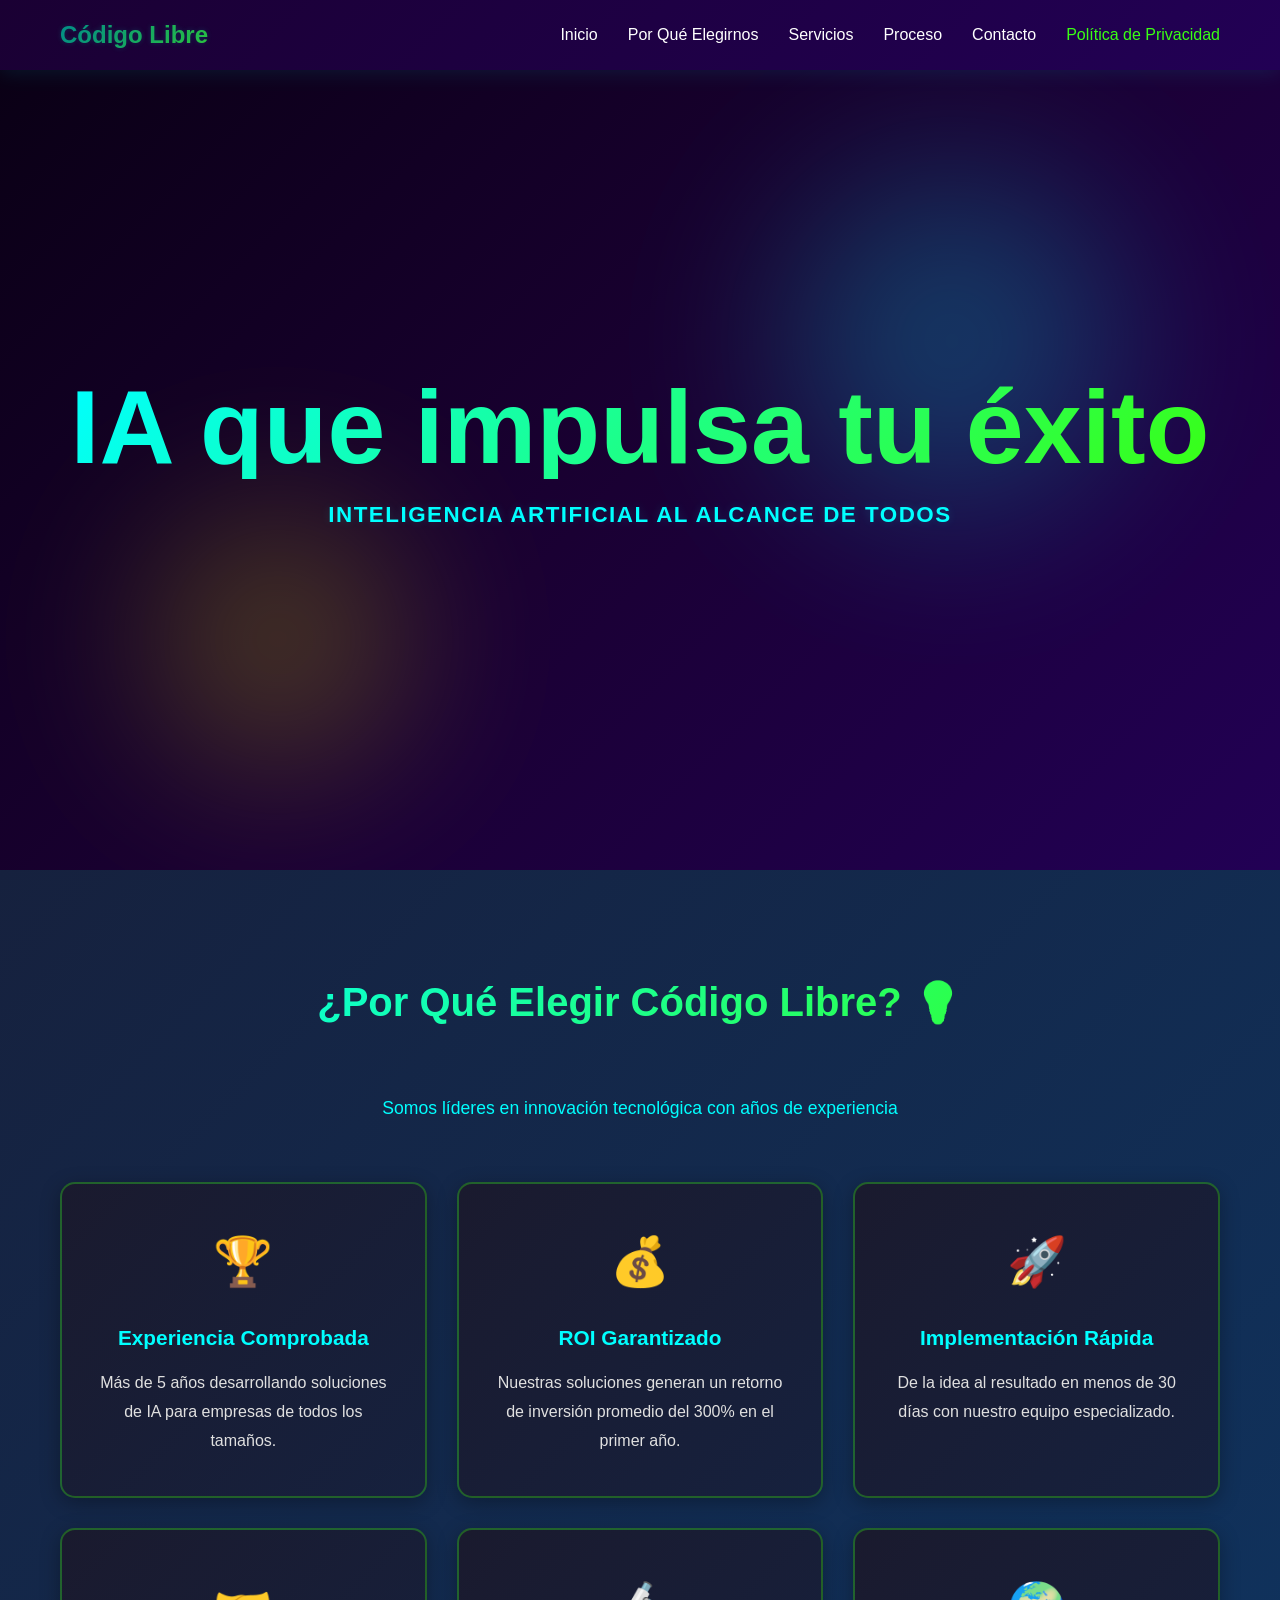
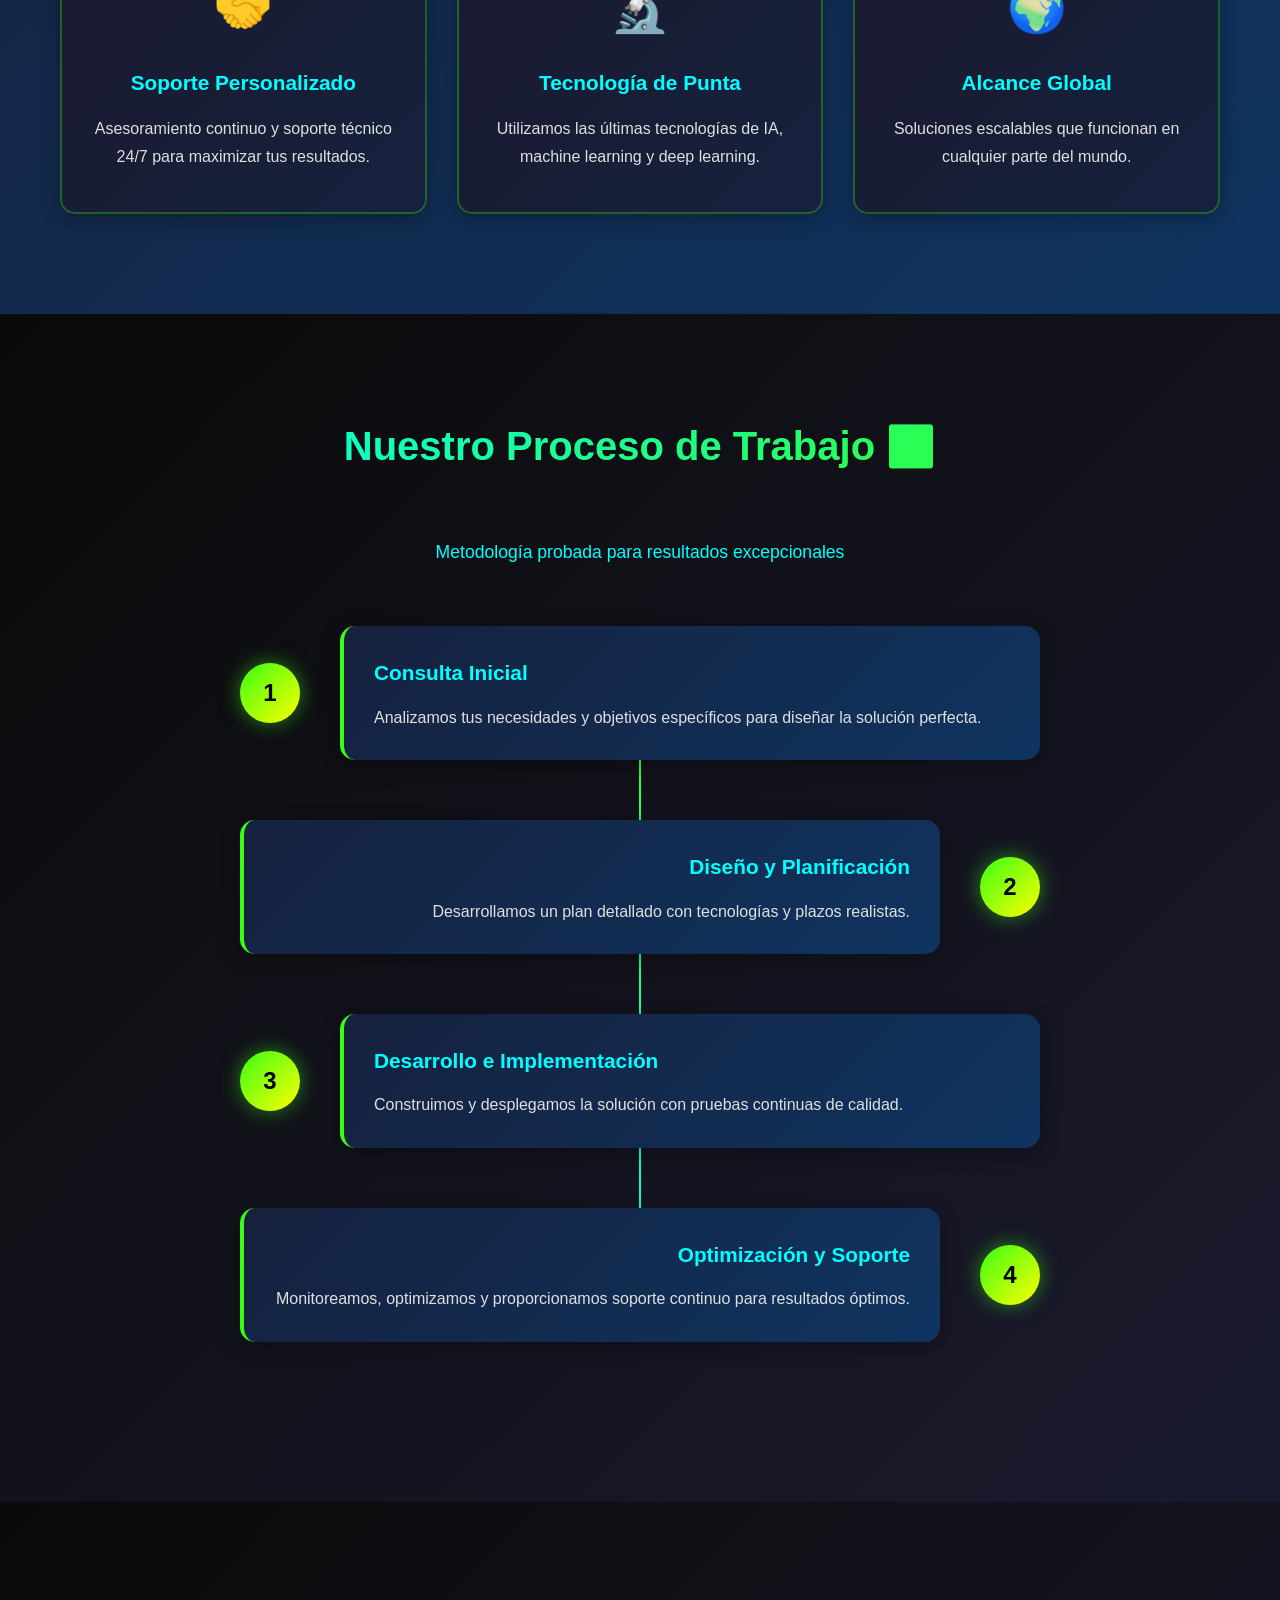
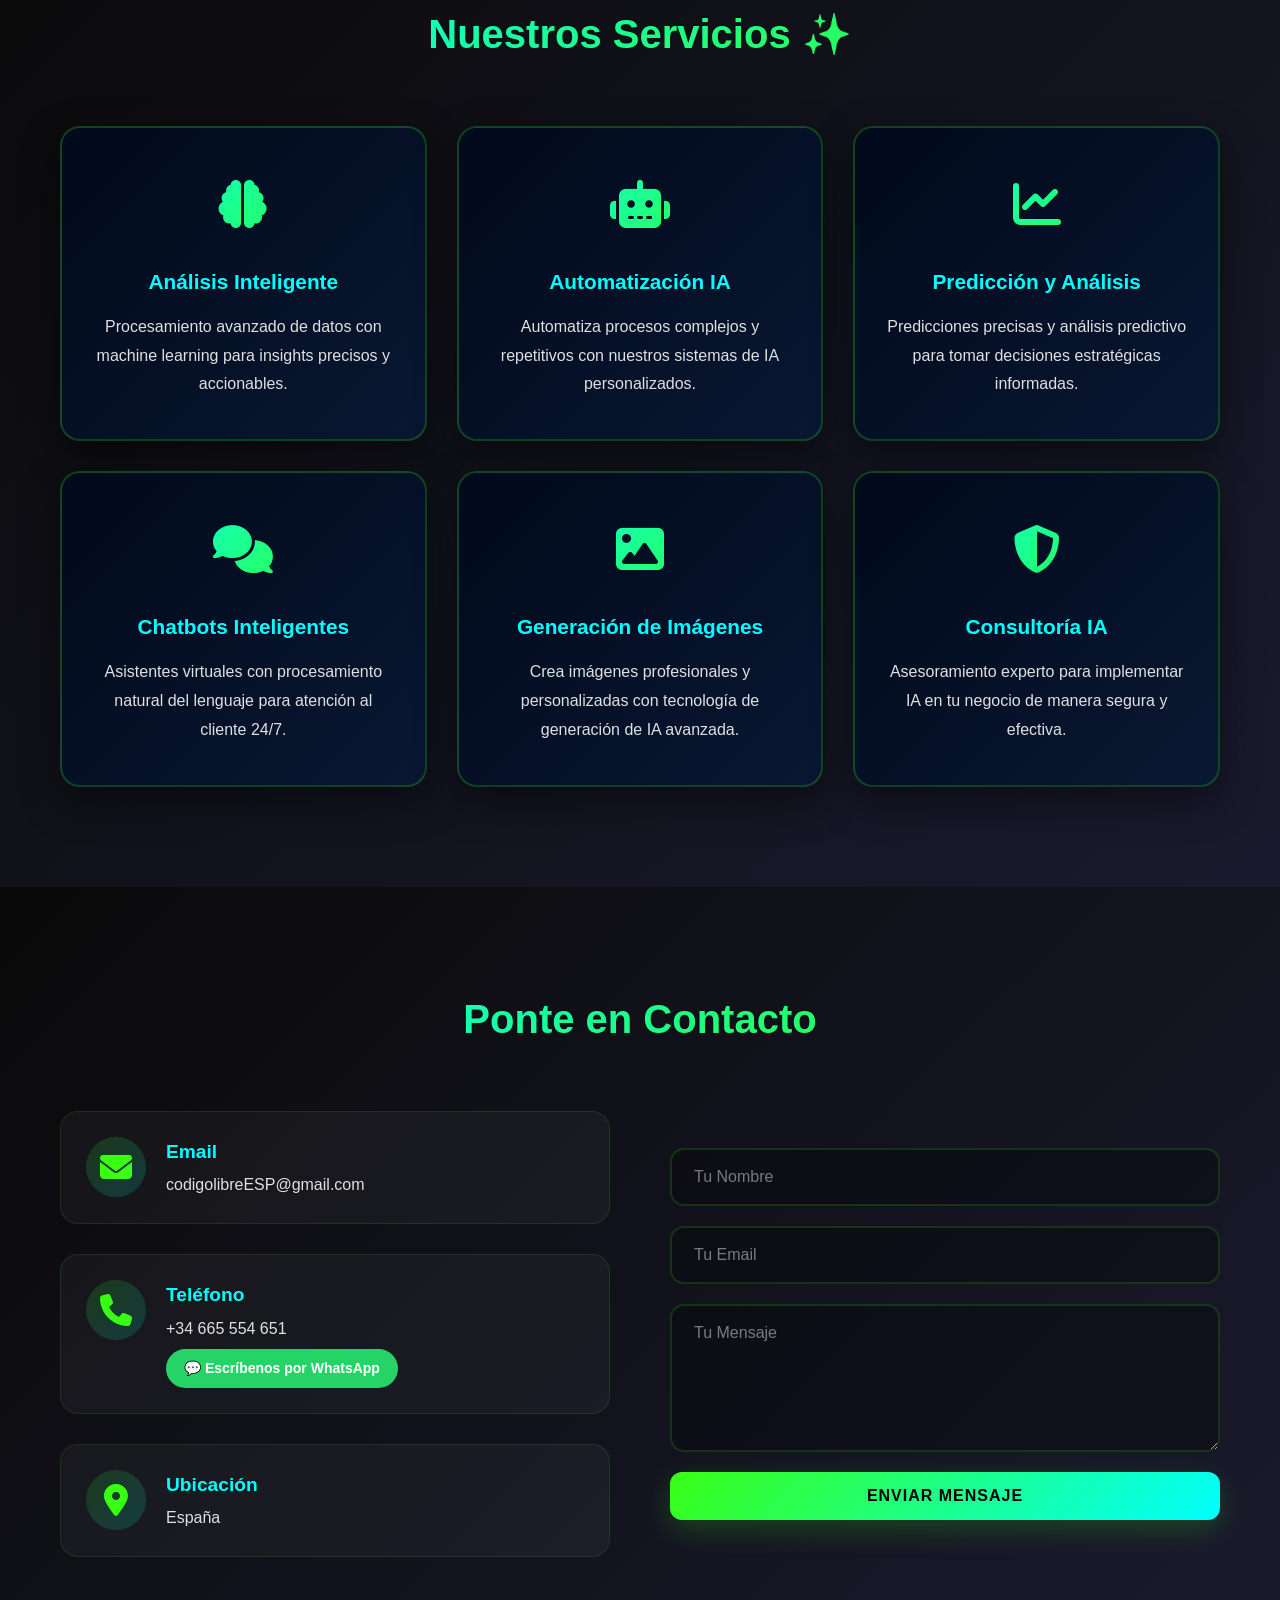
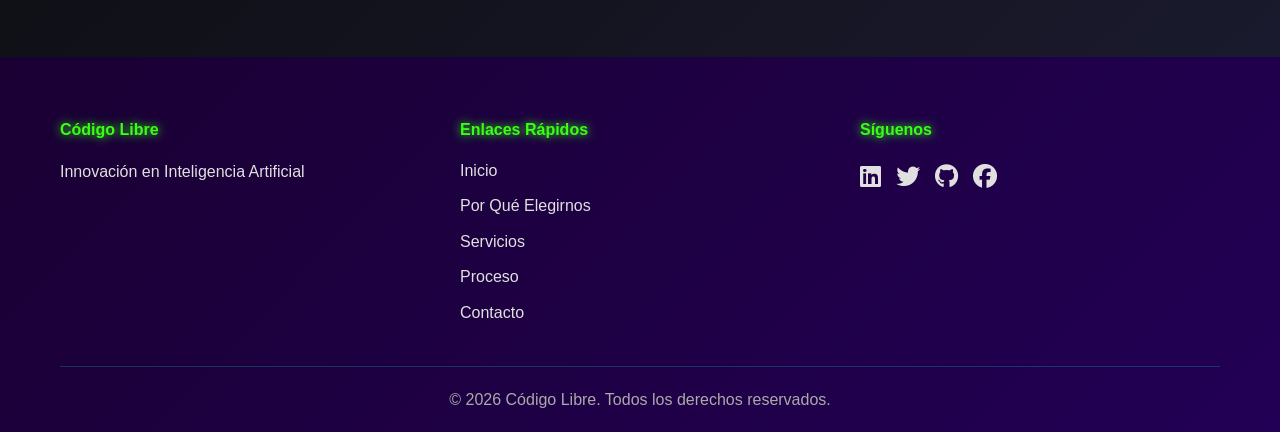
==== index.html @ 3b04c78d "Add files via upload" ====
<!DOCTYPE html>
<html lang="es">
<head>
    <meta charset="UTF-8">
    <meta name="viewport" content="width=device-width, initial-scale=1.0">
    <title>Código Libre - Agencia de Inteligencia Artificial</title>
    <link rel="stylesheet" href="styles.css">
    <link rel="stylesheet" href="https://cdnjs.cloudflare.com/ajax/libs/font-awesome/6.4.0/css/all.min.css">
</head>
<body>
    <!-- NAVBAR -->
    <nav class="navbar">
        <div class="navbar-container">
            <div class="logo">
                <span class="logo-text">Código Libre</span>
            </div>
            <ul class="nav-menu">
                <li><a href="#inicio">Inicio</a></li>
                <li><a href="#por-que-elegirnos">Por Qué Elegirnos</a></li>
                <li><a href="#servicios">Servicios</a></li>
                <li><a href="#proceso">Proceso</a></li>
                <li><a href="#contacto">Contacto</a></li>
                <li><a href="#privacidad" class="privacy-link">Política de Privacidad</a></li>
            </ul>
            <div class="hamburger">
                <span></span>
                <span></span>
                <span></span>
            </div>
        </div>
    </nav>

    <!-- HERO SECTION -->
    <section id="inicio" class="hero">
        <div class="hero-content">
            <h1 class="hero-title">IA que impulsa tu éxito</h1>
            <p class="hero-tagline">Inteligencia Artificial al Alcance de Todos</p>
            <div class="hero-buttons"></div>
        </div>
        <section id="seccion-comenzar" class="seccion-especial seccion-extra">
            <div class="container">
                <button class="close-section" aria-label="Cerrar">×</button>
                <div class="especial-content">
                    <h2 class="especial-title">🚀 Comienza Ahora</h2>
                    <p class="especial-subtitle">Abre una zona especial para dar el primer paso en tu proyecto IA.</p>
                    <div class="especial-features">
                        <div class="feature-item">
                            <div class="feature-icon">🧭</div>
                            <h3>Planificación Exprés</h3>
                            <p>Te guiamos desde la idea hasta el primer prototipo en tiempo récord.</p>
                        </div>
                        <div class="feature-item">
                            <div class="feature-icon">⚙️</div>
                            <h3>Implementación Inmediata</h3>
                            <p>Configuramos soluciones inteligentes listas para probar desde el primer día.</p>
                        </div>
                        <div class="feature-item">
                            <div class="feature-icon">📊</div>
                            <h3>Resultados Claros</h3>
                            <p>Medimos cada avance para que puedas ver el impacto real de la IA.</p>
                        </div>
                    </div>
                </div>
            </div>
        </section>
        <section id="seccion-conocer" class="seccion-especial seccion-extra">
            <div class="container">
                <button class="close-section" aria-label="Cerrar">×</button>
                <div class="especial-content">
                    <h2 class="especial-title">🔎 Conoce Más</h2>
                    <p class="especial-subtitle">Descubre la forma en que trabajamos y los beneficios reales que ofrecemos.</p>
                    <div class="especial-features">
                        <div class="feature-item">
                            <div class="feature-icon">🧠</div>
                            <h3>Metodología Clara</h3>
                            <p>Análisis, diseño y ejecución con foco en resultados medibles.</p>
                        </div>
                        <div class="feature-item">
                            <div class="feature-icon">💡</div>
                            <h3>Soluciones Personalizadas</h3>
                            <p>Adaptamos la IA a tus necesidades y objetivos de negocio.</p>
                        </div>
                        <div class="feature-item">
                            <div class="feature-icon">🏁</div>
                            <h3>Entrega Segura</h3>
                            <p>Cada proyecto se despliega con soporte y optimización continua.</p>
                        </div>
                    </div>
                </div>
            </div>
        </section>
        <div class="hero-background">
            <div class="gradient-orb orb-1"></div>
            <div class="gradient-orb orb-2"></div>
        </div>
    </section>

    <!-- SECCIÓN ESPECIAL OCULTA -->
    <section id="seccion-especial" class="seccion-especial">
        <div class="container">
            <div class="especial-content">
                <h2 class="especial-title">🚀 Tecnología de Vanguardia</h2>
                <p class="especial-subtitle">Descubre las últimas innovaciones en IA que transformarán tu negocio</p>
                <div class="especial-features">
                    <div class="feature-item">
                        <div class="feature-icon">⚡</div>
                        <h3>Procesamiento Ultra Rápido</h3>
                        <p>Algoritmos optimizados para resultados en tiempo real</p>
                    </div>
                    <div class="feature-item">
                        <div class="feature-icon">🎯</div>
                        <h3>Precisión Inigualable</h3>
                        <p>Exactitud del 99.9% en predicciones y análisis</p>
                    </div>
                    <div class="feature-item">
                        <div class="feature-icon">🔒</div>
                        <h3>Seguridad Máxima</h3>
                        <p>Protección avanzada de datos y privacidad garantizada</p>
                    </div>
                    <div class="feature-item">
                        <div class="feature-icon">🌐</div>
                        <h3>Escalabilidad Global</h3>
                        <p>Soluciones que crecen con tu negocio internacionalmente</p>
                    </div>
                </div>
                <div class="especial-stats">
                    <div class="stat">
                        <div class="stat-number">500+</div>
                        <div class="stat-label">Proyectos Completados</div>
                    </div>
                    <div class="stat">
                        <div class="stat-number">98%</div>
                        <div class="stat-label">Satisfacción Cliente</div>
                    </div>
                    <div class="stat">
                        <div class="stat-number">24/7</div>
                        <div class="stat-label">Soporte Técnico</div>
                    </div>
                </div>
            </div>
        </div>
    </section>

    <!-- POR QUÉ ELEGIRNOS SECTION -->
    <section id="por-que-elegirnos" class="por-que-elegirnos">
        <div class="container">
            <h2 class="section-title">¿Por Qué Elegir Código Libre? 💡</h2>
            <p class="section-subtitle">Somos líderes en innovación tecnológica con años de experiencia</p>
            <div class="beneficios-grid">
                <div class="beneficio-card">
                    <div class="beneficio-icon">🏆</div>
                    <h3>Experiencia Comprobada</h3>
                    <p>Más de 5 años desarrollando soluciones de IA para empresas de todos los tamaños.</p>
                </div>
                <div class="beneficio-card">
                    <div class="beneficio-icon">💰</div>
                    <h3>ROI Garantizado</h3>
                    <p>Nuestras soluciones generan un retorno de inversión promedio del 300% en el primer año.</p>
                </div>
                <div class="beneficio-card">
                    <div class="beneficio-icon">🚀</div>
                    <h3>Implementación Rápida</h3>
                    <p>De la idea al resultado en menos de 30 días con nuestro equipo especializado.</p>
                </div>
                <div class="beneficio-card">
                    <div class="beneficio-icon">🤝</div>
                    <h3>Soporte Personalizado</h3>
                    <p>Asesoramiento continuo y soporte técnico 24/7 para maximizar tus resultados.</p>
                </div>
                <div class="beneficio-card">
                    <div class="beneficio-icon">🔬</div>
                    <h3>Tecnología de Punta</h3>
                    <p>Utilizamos las últimas tecnologías de IA, machine learning y deep learning.</p>
                </div>
                <div class="beneficio-card">
                    <div class="beneficio-icon">🌍</div>
                    <h3>Alcance Global</h3>
                    <p>Soluciones escalables que funcionan en cualquier parte del mundo.</p>
                </div>
            </div>
        </div>
    </section>

    <!-- NUESTRO PROCESO SECTION -->
    <section id="proceso" class="proceso">
        <div class="container">
            <h2 class="section-title">Nuestro Proceso de Trabajo 🔄</h2>
            <p class="section-subtitle">Metodología probada para resultados excepcionales</p>
            <div class="proceso-timeline">
                <div class="proceso-step">
                    <div class="step-number">1</div>
                    <div class="step-content">
                        <h3>Consulta Inicial</h3>
                        <p>Analizamos tus necesidades y objetivos específicos para diseñar la solución perfecta.</p>
                    </div>
                </div>
                <div class="proceso-step">
                    <div class="step-number">2</div>
                    <div class="step-content">
                        <h3>Diseño y Planificación</h3>
                        <p>Desarrollamos un plan detallado con tecnologías y plazos realistas.</p>
                    </div>
                </div>
                <div class="proceso-step">
                    <div class="step-number">3</div>
                    <div class="step-content">
                        <h3>Desarrollo e Implementación</h3>
                        <p>Construimos y desplegamos la solución con pruebas continuas de calidad.</p>
                    </div>
                </div>
                <div class="proceso-step">
                    <div class="step-number">4</div>
                    <div class="step-content">
                        <h3>Optimización y Soporte</h3>
                        <p>Monitoreamos, optimizamos y proporcionamos soporte continuo para resultados óptimos.</p>
                    </div>
                </div>
            </div>
        </div>
    </section>

    <!-- SERVICIOS SECTION -->
    <section id="servicios" class="servicios">
        <div class="container">
            <h2 class="section-title">Nuestros Servicios ✨</h2>
            <div class="servicios-grid">
                <div class="servicio-card">
                    <div class="servicio-icon">
                        <i class="fas fa-brain"></i>
                    </div>
                    <h3>Análisis Inteligente</h3>
                    <p>Procesamiento avanzado de datos con machine learning para insights precisos y accionables.</p>
                </div>
                <div class="servicio-card">
                    <div class="servicio-icon">
                        <i class="fas fa-robot"></i>
                    </div>
                    <h3>Automatización IA</h3>
                    <p>Automatiza procesos complejos y repetitivos con nuestros sistemas de IA personalizados.</p>
                </div>
                <div class="servicio-card">
                    <div class="servicio-icon">
                        <i class="fas fa-chart-line"></i>
                    </div>
                    <h3>Predicción y Análisis</h3>
                    <p>Predicciones precisas y análisis predictivo para tomar decisiones estratégicas informadas.</p>
                </div>
                <div class="servicio-card">
                    <div class="servicio-icon">
                        <i class="fas fa-comments"></i>
                    </div>
                    <h3>Chatbots Inteligentes</h3>
                    <p>Asistentes virtuales con procesamiento natural del lenguaje para atención al cliente 24/7.</p>
                </div>
                <div class="servicio-card">
                    <div class="servicio-icon">
                        <i class="fas fa-image"></i>
                    </div>
                    <h3>Generación de Imágenes</h3>
                    <p>Crea imágenes profesionales y personalizadas con tecnología de generación de IA avanzada.</p>
                </div>
                <div class="servicio-card">
                    <div class="servicio-icon">
                        <i class="fas fa-shield-alt"></i>
                    </div>
                    <h3>Consultoría IA</h3>
                    <p>Asesoramiento experto para implementar IA en tu negocio de manera segura y efectiva.</p>
                </div>
            </div>
        </div>
    </section>

    <!-- CONTACTO SECTION -->
    <section id="contacto" class="contacto">
        <div class="container">
            <h2 class="section-title">Ponte en Contacto</h2>
            <div class="contacto-content">
                <div class="contacto-info">
                    <div class="info-item">
                        <div class="info-icon">
                            <i class="fas fa-envelope"></i>
                        </div>
                        <div>
                            <h4>Email</h4>
                            <p>codigolibreESP@gmail.com</p>
                        </div>
                    </div>
                    <div class="info-item">
                        <div class="info-icon">
                            <i class="fas fa-phone"></i>
                        </div>
                        <div>
                            <h4>Teléfono</h4>
                            <p>+34 665 554 651</p>
                            <a href="https://wa.me/34665594651?text=Hola,%20quiero%20información%20sobre%20vuestros%20servicios" 
                               target="_blank"
                               style="display:inline-block; margin-top:8px; background-color:#25D366; color:white; padding:8px 18px; border-radius:20px; text-decoration:none; font-weight:bold; font-size:14px;">
                              💬 Escríbenos por WhatsApp
                            </a>
                        </div>
                    </div>
                    <div class="info-item">
                        <div class="info-icon">
                            <i class="fas fa-map-marker-alt"></i>
                        </div>
                        <div>
                            <h4>Ubicación</h4>
                            <p>España</p>
                        </div>
                    </div>
                </div>
                <form class="contacto-form">
                    <input type="text" placeholder="Tu Nombre" required>
                    <input type="email" placeholder="Tu Email" required>
                    <textarea placeholder="Tu Mensaje" rows="6" required></textarea>
                    <button type="submit" class="btn btn-primary">Enviar Mensaje</button>
                </form>
            </div>
        </div>
    </section>

    <!-- PRIVACY MODAL -->
    <div id="privacidad" class="modal">
        <div class="modal-content">
            <span class="close">&times;</span>
            <h2>Política de Privacidad</h2>
            <div class="privacy-content">
                <h3>1. Introducción</h3>
                <p>En Código Libre, nos comprometemos a proteger tu privacidad. Esta política describe cómo recopilamos, utilizamos y protegemos tus datos personales.</p>

                <h3>2. Datos que Recopilamos</h3>
                <p>Recopilamos información que nos proporcionas voluntariamente a través de formularios, incluyendo nombre, correo electrónico y mensajes de contacto.</p>

                <h3>3. Uso de Datos</h3>
                <p>Utilizamos tus datos para responder a consultas, mejorar nuestros servicios y comunicarnos contigo sobre actualizaciones relevantes.</p>

                <h3>4. Seguridad</h3>
                <p>Implementamos medidas de seguridad técnicas y organizativas para proteger tus datos contra acceso no autorizado.</p>

                <h3>5. Derechos del Usuario</h3>
                <p>Tienes derecho a acceder, corregir o eliminar tus datos personales en cualquier momento contactándonos directamente.</p>

                <h3>6. Cookies</h3>
                <p>Utilizamos cookies para mejorar tu experiencia. Puedes controlar las cookies a través de la configuración de tu navegador.</p>

                <h3>7. Cambios en la Política</h3>
                <p>Nos reservamos el derecho de actualizar esta política. Te notificaremos de cambios significativos mediante correo electrónico.</p>

                <h3>8. Contacto</h3>
                <p>Si tienes preguntas sobre esta política, contáctanos en: codigolibreESP@gmail.com</p>
            </div>
        </div>
    </div>

    <!-- FOOTER -->
    <footer class="footer">
        <div class="container">
            <div class="footer-content">
                <div class="footer-section">
                    <h4>Código Libre</h4>
                    <p>Innovación en Inteligencia Artificial</p>
                </div>
                <div class="footer-section">
                    <h4>Enlaces Rápidos</h4>
                    <ul>
                        <li><a href="#inicio">Inicio</a></li>
                        <li><a href="#por-que-elegirnos">Por Qué Elegirnos</a></li>
                        <li><a href="#servicios">Servicios</a></li>
                        <li><a href="#proceso">Proceso</a></li>
                        <li><a href="#contacto">Contacto</a></li>
                    </ul>
                </div>
                <div class="footer-section">
                    <h4>Síguenos</h4>
                    <div class="social-links">
                        <a href="#"><i class="fab fa-linkedin"></i></a>
                        <a href="#"><i class="fab fa-twitter"></i></a>
                        <a href="#"><i class="fab fa-github"></i></a>
                        <a href="#"><i class="fab fa-facebook"></i></a>
                    </div>
                </div>
            </div>
            <div class="footer-bottom">
                <p>&copy; 2026 Código Libre. Todos los derechos reservados.</p>
            </div>
        </div>
    </footer>

    <script src="script.js"></script>
    <!-- Tidio Chat - Sustituye TUCODIGO por tu código real de tidio.com -->
    <script src="//code.tidio.co/7kkzdsodllkx4kdfnkmp0aoyjegyzuwo.js" async></script>
</body>
</html>
---- styles.css ----
* {
    margin: 0;
    padding: 0;
    box-sizing: border-box;
}

body {
    font-family: 'Segoe UI', Tahoma, Geneva, Verdana, sans-serif;
    line-height: 1.6;
    color: #e8f9ff;
    background: #070c16;
    overflow-x: hidden;
}

.container {
    max-width: 1200px;
    margin: 0 auto;
    padding: 0 20px;
}

/* NAVBAR */
.navbar {
    position: fixed;
    top: 0;
    width: 100%;
    background: linear-gradient(135deg, #1a0033 0%, #220055 100%);
    padding: 1rem 0;
    z-index: 1000;
    box-shadow: 0 2px 20px rgba(0, 255, 255, 0.1);
    backdrop-filter: blur(10px);
}

.navbar-container {
    max-width: 1200px;
    margin: 0 auto;
    padding: 0 20px;
    display: flex;
    justify-content: space-between;
    align-items: center;
}

.logo {
    display: flex;
    align-items: center;
    font-size: 1.5rem;
    font-weight: bold;
}

.logo-icon {
    font-size: 2rem;
}

.logo-text {
    background: linear-gradient(135deg, #008b8b, #32cd32);
    -webkit-background-clip: text;
    -webkit-text-fill-color: transparent;
    background-clip: text;
    text-shadow: 0 0 5px rgba(0, 139, 139, 0.3);
}

.nav-menu {
    display: flex;
    list-style: none;
    gap: 30px;
}

.nav-menu a {
    color: #ffffff;
    text-decoration: none;
    font-weight: 500;
    transition: all 0.3s ease;
    position: relative;
}

.nav-menu a:hover {
    color: #00ffff;
    text-shadow: 0 0 8px #00ffff;
}

.nav-menu a::after {
    content: '';
    position: absolute;
    bottom: -5px;
    left: 0;
    width: 0;
    height: 2px;
    background: linear-gradient(90deg, #00ffff, #39ff14);
    transition: width 0.3s ease;
}

.nav-menu a:hover::after {
    width: 100%;
}

.privacy-link {
    color: #39ff14 !important;
}

.hamburger {
    display: none;
    flex-direction: column;
    cursor: pointer;
}

.hamburger span {
    width: 25px;
    height: 3px;
    background: #00ffff;
    margin: 5px 0;
    transition: 0.3s;
}

/* HERO SECTION */
.hero {
    margin-top: 60px;
    min-height: 90vh;
    background: linear-gradient(135deg, #0a0015 0%, #1a0033 50%, #220055 100%);
    position: relative;
    overflow: hidden;
    display: flex;
    align-items: center;
    justify-content: center;
    color: white;
}

.hero-background {
    position: absolute;
    width: 100%;
    height: 100%;
    top: 0;
    left: 0;
    z-index: 1;
}

.gradient-orb {
    position: absolute;
    border-radius: 50%;
    filter: blur(80px);
    opacity: 0.3;
}

.orb-1 {
    width: 400px;
    height: 400px;
    background: radial-gradient(circle, #00ffff, transparent);
    top: 10%;
    right: 10%;
    animation: float 8s ease-in-out infinite;
}

.orb-2 {
    width: 300px;
    height: 300px;
    background: radial-gradient(circle, #ffff00, transparent);
    bottom: 10%;
    left: 10%;
    animation: float 10s ease-in-out infinite reverse;
}

@keyframes float {
    0%, 100% { transform: translateY(0px); }
    50% { transform: translateY(-30px); }
}

.hero-content {
    position: relative;
    z-index: 2;
    text-align: center;
    display: inline-block;
    width: fit-content;
    max-width: 100%;
    margin: 0 auto;
    padding: 0 20px;
    animation: fadeInUp 1s ease-out;
}

@keyframes fadeInUp {
    from {
        opacity: 0;
        transform: translateY(30px);
    }
    to {
        opacity: 1;
        transform: translateY(0);
    }
}

.seccion-extra {
    display: none;
}

.seccion-extra .close-section {
    position: absolute;
    top: 25px;
    right: 25px;
    background: rgba(0, 255, 255, 0.08);
    border: 1px solid rgba(0, 255, 255, 0.2);
    color: #00ffff;
    width: 50px;
    height: 50px;
    border-radius: 50%;
    font-size: 1.8rem;
    cursor: pointer;
    transition: all 0.3s ease;
}

.seccion-extra .close-section:hover {
    background: rgba(255, 255, 0, 0.15);
    color: #ffff00;
}

.seccion-extra.show {
    display: block;
}

.seccion-extra .especial-content {
    position: relative;
}

.hero-title {
    font-size: 6.5rem;
    line-height: 1;
    font-weight: 800;
    margin-bottom: 18px;
    background: linear-gradient(135deg, #00ffff, #39ff14);
    -webkit-background-clip: text;
    -webkit-text-fill-color: transparent;
    background-clip: text;
    text-shadow: none;
    letter-spacing: 0.2px;
    white-space: nowrap;
    max-width: 100%;
}

.hero-tagline {
    font-size: 1.4rem;
    color: #00ffff;
    margin-bottom: 22px;
    font-weight: 700;
    text-transform: uppercase;
    letter-spacing: 1.5px;
    text-shadow: 0 0 10px rgba(0, 255, 255, 0.15);
}

.hero-buttons {
    display: flex;
    gap: 20px;
    justify-content: center;
    flex-wrap: wrap;
}

.btn {
    padding: 15px 40px;
    border: none;
    border-radius: 50px;
    font-size: 1rem;
    font-weight: bold;
    cursor: pointer;
    transition: all 0.3s ease;
    text-transform: uppercase;
    letter-spacing: 1px;
}

.btn-primary {
    background: linear-gradient(135deg, #00ffff, #00ccff);
    color: #000;
    box-shadow: 0 0 20px rgba(0, 255, 255, 0.5);
}

.btn-primary:hover {
    transform: translateY(-3px);
    box-shadow: 0 0 40px rgba(0, 255, 255, 0.8);
}

.btn-secondary {
    background: transparent;
    color: #39ff14;
    border: 2px solid #39ff14;
    box-shadow: 0 0 20px rgba(57, 255, 20, 0.3);
}

.btn-secondary:hover {
    background: #39ff14;
    color: black;
    box-shadow: 0 0 40px rgba(57, 255, 20, 0.8);
    transform: translateY(-3px);
}

/* SERVICIOS SECTION */
.servicios {
    padding: 100px 0;
    background: linear-gradient(135deg, #0a0a0a 0%, #1a1a2e 100%);
}

.section-title {
    font-size: 2.5rem;
    text-align: center;
    margin-bottom: 60px;
    background: linear-gradient(135deg, #00ffff, #39ff14);
    -webkit-background-clip: text;
    -webkit-text-fill-color: transparent;
    background-clip: text;
    font-weight: bold;
}

.servicios-grid {
    display: grid;
    grid-template-columns: repeat(3, 1fr);
    gap: 30px;
}

.servicio-card {
    background: linear-gradient(135deg, rgba(1, 10, 27, 0.96), rgba(9, 24, 51, 0.96));
    padding: 40px 30px;
    border-radius: 20px;
    text-align: center;
    transition: all 0.3s ease;
    border: 2px solid rgba(57, 255, 20, 0.22);
    box-shadow: 0 15px 40px rgba(0, 0, 0, 0.45);
}

.servicio-card:hover {
    transform: translateY(-10px);
    border: 2px solid #39ff14;
    box-shadow: 0 25px 60px rgba(57, 255, 20, 0.35);
}

.servicio-icon {
    font-size: 3rem;
    color: #39ff14;
    margin-bottom: 20px;
    background: linear-gradient(135deg, #00ffff, #39ff14);
    -webkit-background-clip: text;
    -webkit-text-fill-color: transparent;
    background-clip: text;
}

.servicio-card h3 {
    font-size: 1.3rem;
    margin-bottom: 15px;
    color: #00ffff;
}

.servicio-card p {
    color: #e0e0e0;
    line-height: 1.8;
}

/* TESTIMONIOS SECTION */
.testimonios {
    padding: 100px 0;
    background: linear-gradient(135deg, #0f1419 0%, #1a1a2e 100%);
}

.testimonios-subtitle {
    text-align: center;
    font-size: 1.1rem;
    color: #00ffff;
    margin-bottom: 50px;
}

.testimonios-grid {
    display: grid;
    grid-template-columns: repeat(auto-fit, minmax(320px, 1fr));
    gap: 30px;
}

.testimonio-card {
    background: linear-gradient(135deg, rgba(0, 0, 0, 0.5), rgba(10, 16, 34, 0.95));
    padding: 30px;
    border-radius: 18px;
    border: 2px solid rgba(57, 255, 20, 0.2);
    transition: all 0.3s ease;
    box-shadow: 0 10px 40px rgba(0, 0, 0, 0.35);
    display: flex;
    flex-direction: column;
    gap: 20px;
}

.testimonio-card:hover {
    border: 2px solid #39ff14;
    box-shadow: 0 0 40px rgba(57, 255, 20, 0.3), inset 0 0 20px rgba(57, 255, 20, 0.05);
    transform: translateY(-5px);
}

.calificacion {
    display: flex;
    gap: 8px;
}

.star {
    color: #ffff00;
    font-size: 1.5rem;
    text-shadow: 0 0 8px rgba(255, 255, 0, 0.6);
}

.testimonio-texto {
    color: #e0e0e0;
    line-height: 1.8;
    font-style: italic;
    font-size: 0.95rem;
    flex: 1;
}

.testimonio-autor {
    border-top: 2px solid rgba(57, 255, 20, 0.3);
    padding-top: 15px;
}

.testimonio-autor h4 {
    color: #39ff14;
    font-size: 1rem;
    margin-bottom: 5px;
    text-shadow: 0 0 8px rgba(57, 255, 20, 0.3);
}

.testimonio-autor p {
    color: #00ffff;
    font-size: 0.85rem;
}

/* CONTACTO SECTION */
.contacto {
    padding: 100px 0;
    background: linear-gradient(135deg, #0a0a0a 0%, #1a1a2e 100%);
}

.contacto-content {
    display: grid;
    grid-template-columns: 1fr 1fr;
    gap: 60px;
    align-items: center;
}

.contacto-info {
    display: flex;
    flex-direction: column;
    gap: 30px;
}

.info-item {
    display: flex;
    gap: 20px;
    align-items: flex-start;
    background: rgba(255, 255, 255, 0.04);
    border: 1px solid rgba(57, 255, 20, 0.12);
    border-radius: 18px;
    padding: 25px;
}

.info-icon {
    font-size: 2rem;
    color: #39ff14;
    width: 60px;
    height: 60px;
    background: linear-gradient(135deg, rgba(57, 255, 20, 0.15), rgba(0, 255, 255, 0.15));
    border-radius: 50%;
    display: flex;
    align-items: center;
    justify-content: center;
    flex-shrink: 0;
}

.info-item h4 {
    font-size: 1.2rem;
    color: #00ffff;
    margin-bottom: 5px;
}

.info-item p {
    color: #e0e0e0;
}

.contacto-form {
    display: flex;
    flex-direction: column;
    gap: 20px;
}

.contacto-form input,
.contacto-form textarea {
    padding: 18px 22px;
    border: 2px solid rgba(57, 255, 20, 0.16);
    border-radius: 14px;
    font-family: inherit;
    font-size: 1rem;
    background: rgba(0, 0, 0, 0.27);
    color: #e8f9ff;
    transition: all 0.3s ease;
}

.contacto-form input::placeholder,
.contacto-form textarea::placeholder {
    color: rgba(255, 255, 255, 0.45);
}

.contacto-form input:focus,
.contacto-form textarea:focus {
    outline: none;
    border-color: #00ffff;
    box-shadow: 0 0 15px rgba(0, 255, 255, 0.3);
}

.contacto-form button {
    background: linear-gradient(135deg, #39ff14, #00ffff);
    color: #000;
    border: none;
    padding: 15px 25px;
    border-radius: 12px;
    cursor: pointer;
    font-weight: bold;
    transition: all 0.3s ease;
    box-shadow: 0 10px 30px rgba(57, 255, 20, 0.2);
}

.contacto-form button:hover {
    transform: translateY(-3px);
    box-shadow: 0 0 25px rgba(57, 255, 20, 0.4);
}

/* MODAL */
.modal {
    display: none;
    position: fixed;
    z-index: 2000;
    left: 0;
    top: 0;
    width: 100%;
    height: 100%;
    background-color: rgba(0, 0, 0, 0.8);
    animation: fadeIn 0.3s ease;
}

@keyframes fadeIn {
    from { opacity: 0; }
    to { opacity: 1; }
}

.modal-content {
    background: #111827;
    color: #e8f9ff;
    margin: 10% auto;
    padding: 40px;
    border: 2px solid #39ff14;
    width: 90%;
    max-width: 800px;
    border-radius: 15px;
    max-height: 80vh;
    overflow-y: auto;
    box-shadow: 0 0 50px rgba(57, 255, 20, 0.3);
}

.modal-content h2,
.modal-content p,
.modal-content label {
    color: #e8f9ff;
}

.close {
    color: #39ff14;
    float: right;
    font-size: 2rem;
    font-weight: bold;
    cursor: pointer;
    transition: color 0.3s ease;
}

.close:hover {
    color: #ffff00;
}

.modal h2 {
    color: #00ffff;
    margin-bottom: 30px;
    font-size: 2rem;
}

.privacy-content h3 {
    color: #39ff14;
    margin-top: 25px;
    margin-bottom: 10px;
    font-size: 1.2rem;
}

.privacy-content p {
    color: #555;
    line-height: 1.8;
    margin-bottom: 15px;
}

/* FOOTER */
.footer {
    background: linear-gradient(135deg, #1a0033 0%, #220055 100%);
    color: white;
    padding: 60px 0 20px;
}

.footer-content {
    display: grid;
    grid-template-columns: repeat(auto-fit, minmax(250px, 1fr));
    gap: 40px;
    margin-bottom: 30px;
}

.footer-section h4 {
    color: #39ff14;
    margin-bottom: 15px;
    text-shadow: 0 0 10px #39ff14;
}

.footer-section p {
    color: #e0e0e0;
    line-height: 1.8;
}

.footer-section ul {
    list-style: none;
}

.footer-section ul li {
    margin-bottom: 10px;
}

.footer-section a {
    color: #e0e0e0;
    text-decoration: none;
    transition: all 0.3s ease;
}

.footer-section a:hover {
    color: #39ff14;
    text-shadow: 0 0 10px #39ff14;
}

.social-links {
    display: flex;
    gap: 15px;
    font-size: 1.5rem;
}

.footer-bottom {
    text-align: center;
    padding-top: 20px;
    border-top: 1px solid rgba(0, 255, 255, 0.2);
    color: #aaa;
}

/* RESPONSIVE */
@media (max-width: 768px) {
    .hamburger {
        display: flex;
    }

    .nav-menu {
        display: none;
    }

    .hero-title {
        font-size: 2rem;
    }

    .hero-subtitle {
        font-size: 1rem;
    }

    .section-title {
        font-size: 2rem;
    }

    .contacto-content {
        grid-template-columns: 1fr;
        gap: 40px;
    }

    .servicios-grid {
        grid-template-columns: 1fr;
    }

    .modal-content {
        width: 95%;
        margin: 50% auto;
        padding: 30px 20px;
    }

    .footer-content {
        grid-template-columns: 1fr;
    }
}

/* ANIMACIONES ADICIONALES */
@keyframes pulse {
    0%, 100% { opacity: 1; }
    50% { opacity: 0.7; }
}

.servicio-card:hover .servicio-icon {
    animation: pulse 1s ease-in-out;
}

/* SECCIÓN ESPECIAL OCULTA */
.seccion-especial {
    display: none;
    padding: 80px 0;
    background: linear-gradient(135deg, #0a0a0a 0%, #1a1a2e 50%, #16213e 100%);
    border-top: 2px solid #39ff14;
    border-bottom: 2px solid #39ff14;
    position: relative;
    overflow: hidden;
}

.seccion-especial::before {
    content: '';
    position: absolute;
    top: 0;
    left: 0;
    right: 0;
    bottom: 0;
    background: radial-gradient(circle at 30% 20%, rgba(57, 255, 20, 0.1) 0%, transparent 50%),
                radial-gradient(circle at 70% 80%, rgba(0, 139, 139, 0.1) 0%, transparent 50%);
}

.especial-content {
    position: relative;
    z-index: 2;
    text-align: center;
}

.especial-title {
    font-size: 2.8rem;
    color: #39ff14;
    margin-bottom: 15px;
    text-shadow: 0 0 20px rgba(57, 255, 20, 0.5);
}

.especial-subtitle {
    font-size: 1.2rem;
    color: #00ffff;
    margin-bottom: 50px;
    font-weight: 300;
}

.especial-features {
    display: grid;
    grid-template-columns: repeat(auto-fit, minmax(250px, 1fr));
    gap: 30px;
    margin-bottom: 60px;
}

.feature-item {
    background: rgba(255, 255, 255, 0.05);
    padding: 30px 20px;
    border-radius: 15px;
    border: 1px solid rgba(57, 255, 20, 0.3);
    transition: all 0.3s ease;
    backdrop-filter: blur(10px);
}

.feature-item:hover {
    transform: translateY(-10px);
    border: 1px solid #39ff14;
    box-shadow: 0 0 30px rgba(57, 255, 20, 0.3);
}

.feature-icon {
    font-size: 3rem;
    margin-bottom: 20px;
}

.feature-item h3 {
    color: #ffff00;
    margin-bottom: 15px;
    font-size: 1.2rem;
}

.feature-item p {
    color: #e0e0e0;
    line-height: 1.6;
}

.especial-stats {
    display: flex;
    justify-content: center;
    gap: 60px;
    flex-wrap: wrap;
}

.stat {
    text-align: center;
}

.stat-number {
    font-size: 3rem;
    font-weight: bold;
    color: #39ff14;
    text-shadow: 0 0 15px rgba(57, 255, 20, 0.5);
    margin-bottom: 10px;
}

.stat-label {
    color: #00ffff;
    font-size: 1rem;
    font-weight: 500;
}

/* BOTÓN ESPECIAL */
.btn-special {
    background: linear-gradient(135deg, #ffff00, #ff6b35);
    color: #000;
    border: 2px solid #ffff00;
    box-shadow: 0 0 20px rgba(255, 255, 0, 0.5);
    position: relative;
    overflow: hidden;
}

.btn-special::before {
    content: '';
    position: absolute;
    top: 0;
    left: -100%;
    width: 100%;
    height: 100%;
    background: linear-gradient(90deg, transparent, rgba(255, 255, 255, 0.3), transparent);
    transition: left 0.5s;
}

.btn-special:hover::before {
    left: 100%;
}

.btn-special:hover {
    transform: translateY(-3px);
    box-shadow: 0 0 40px rgba(255, 255, 0, 0.8);
}

/* POR QUÉ ELEGIRNOS SECTION */
.por-que-elegirnos {
    padding: 100px 0;
    background: linear-gradient(135deg, #16213e 0%, #0f3460 100%);
}

.section-subtitle {
    text-align: center;
    font-size: 1.1rem;
    color: #00ffff;
    margin-bottom: 60px;
    font-weight: 300;
}

.beneficios-grid {
    display: grid;
    grid-template-columns: repeat(auto-fit, minmax(300px, 1fr));
    gap: 30px;
}

.beneficio-card {
    background: linear-gradient(135deg, #1a1a2e, #16213e);
    padding: 40px 30px;
    border-radius: 15px;
    text-align: center;
    transition: all 0.3s ease;
    border: 2px solid rgba(57, 255, 20, 0.3);
    box-shadow: 0 5px 20px rgba(0, 0, 0, 0.3);
}

.beneficio-card:hover {
    transform: translateY(-10px);
    border: 2px solid #39ff14;
    box-shadow: 0 20px 40px rgba(57, 255, 20, 0.3);
}

.beneficio-icon {
    font-size: 3rem;
    margin-bottom: 20px;
    color: #ffff00;
}

.beneficio-card h3 {
    font-size: 1.3rem;
    margin-bottom: 15px;
    color: #00ffff;
}

.beneficio-card p {
    color: #e0e0e0;
    line-height: 1.8;
}

/* PROCESO SECTION */
.proceso {
    padding: 100px 0;
    background: linear-gradient(135deg, #0a0a0a 0%, #1a1a2e 100%);
}

.proceso-timeline {
    position: relative;
    max-width: 800px;
    margin: 0 auto;
}

.proceso-timeline::before {
    content: '';
    position: absolute;
    left: 50%;
    top: 0;
    bottom: 0;
    width: 2px;
    background: linear-gradient(to bottom, #39ff14, #00ffff);
    transform: translateX(-50%);
}

.proceso-step {
    display: flex;
    align-items: center;
    margin-bottom: 60px;
    position: relative;
}

.proceso-step:nth-child(even) {
    flex-direction: row-reverse;
    text-align: right;
}

.proceso-step:nth-child(even) .step-content {
    margin-left: 0;
    margin-right: 40px;
}

.step-number {
    width: 60px;
    height: 60px;
    background: linear-gradient(135deg, #39ff14, #ffff00);
    color: #000;
    border-radius: 50%;
    display: flex;
    align-items: center;
    justify-content: center;
    font-size: 1.5rem;
    font-weight: bold;
    box-shadow: 0 0 20px rgba(57, 255, 20, 0.5);
    z-index: 2;
    position: relative;
}

.step-content {
    background: linear-gradient(135deg, #16213e, #0f3460);
    padding: 30px;
    border-radius: 15px;
    box-shadow: 0 5px 20px rgba(0, 0, 0, 0.3);
    margin-left: 40px;
    border-left: 4px solid #39ff14;
    flex: 1;
    transition: all 0.3s ease;
}

.step-content:hover {
    transform: translateX(10px);
    box-shadow: 0 10px 30px rgba(57, 255, 20, 0.2);
    border-left: 4px solid #ffff00;
}

.proceso-step:nth-child(even) .step-content:hover {
    transform: translateX(-10px);
}

.step-content h3 {
    color: #00ffff;
    margin-bottom: 15px;
    font-size: 1.3rem;
}

.step-content p {
    color: #e0e0e0;
    line-height: 1.6;
}
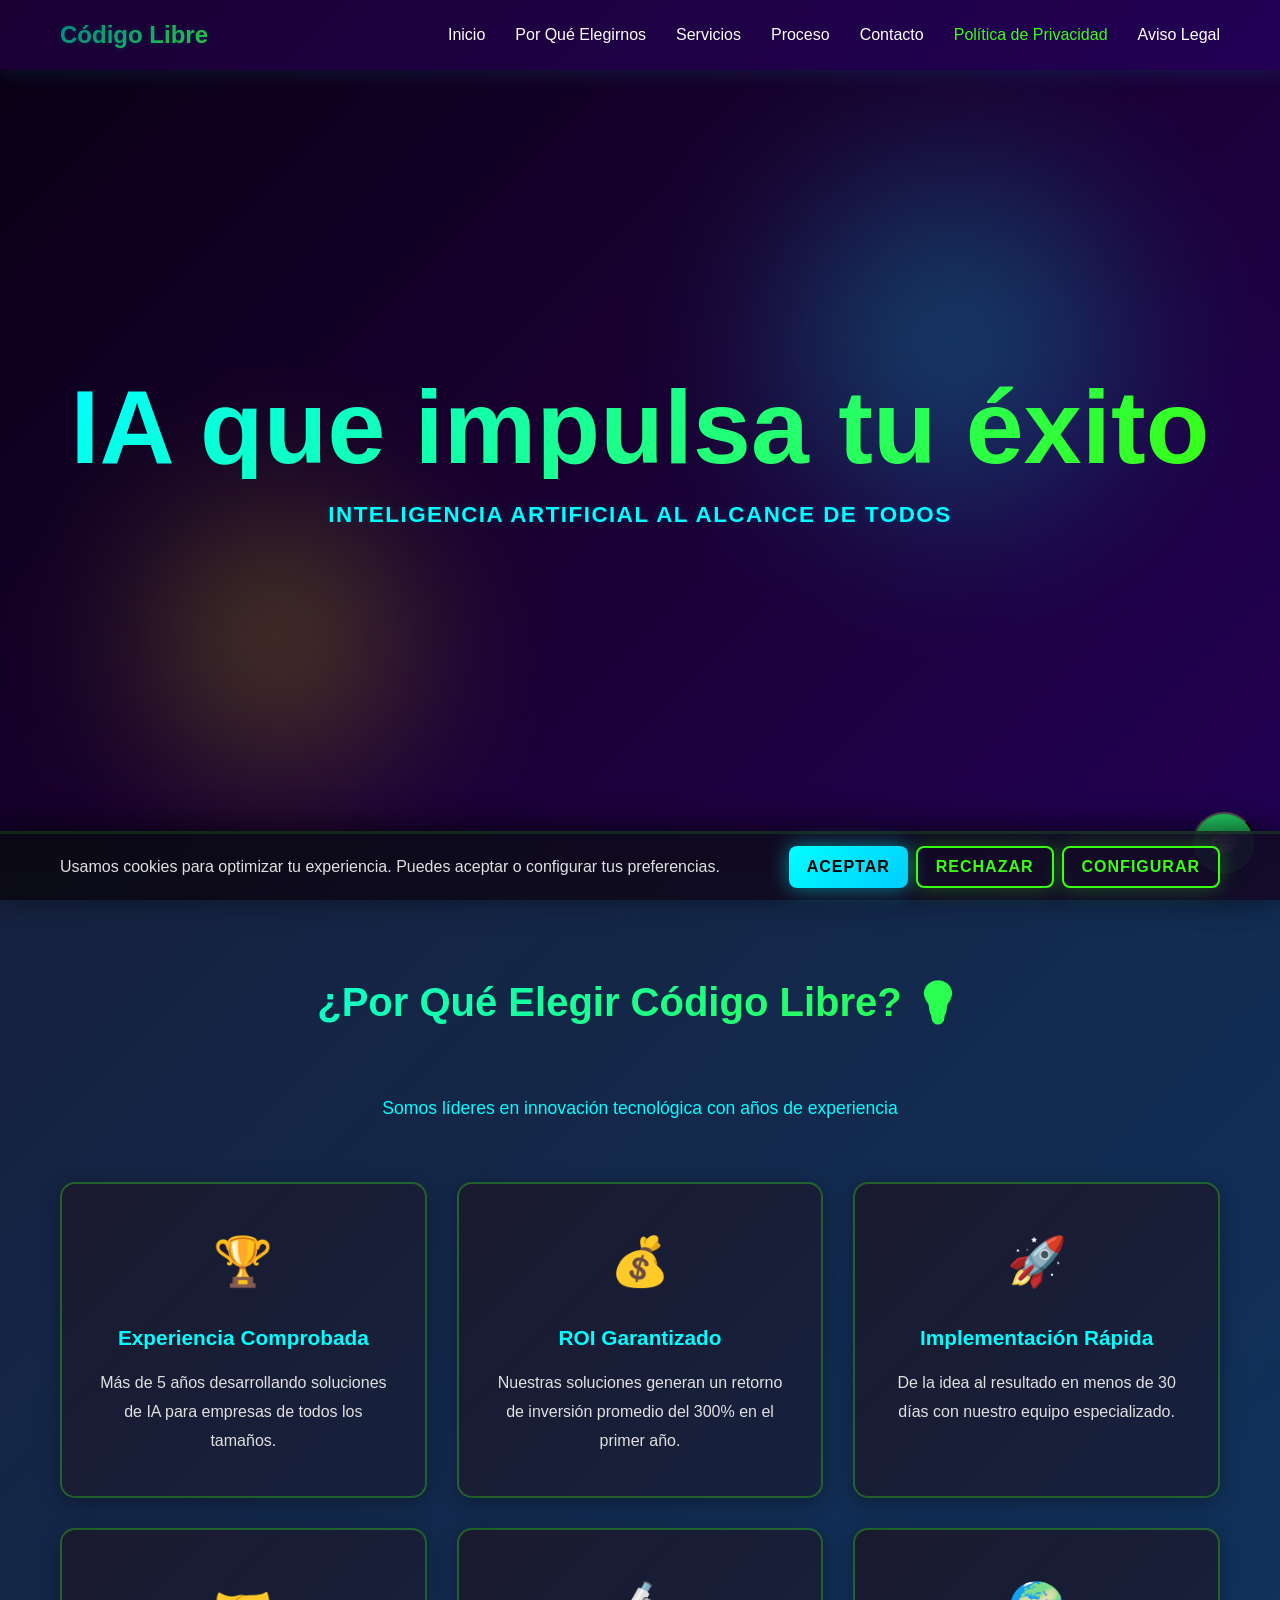
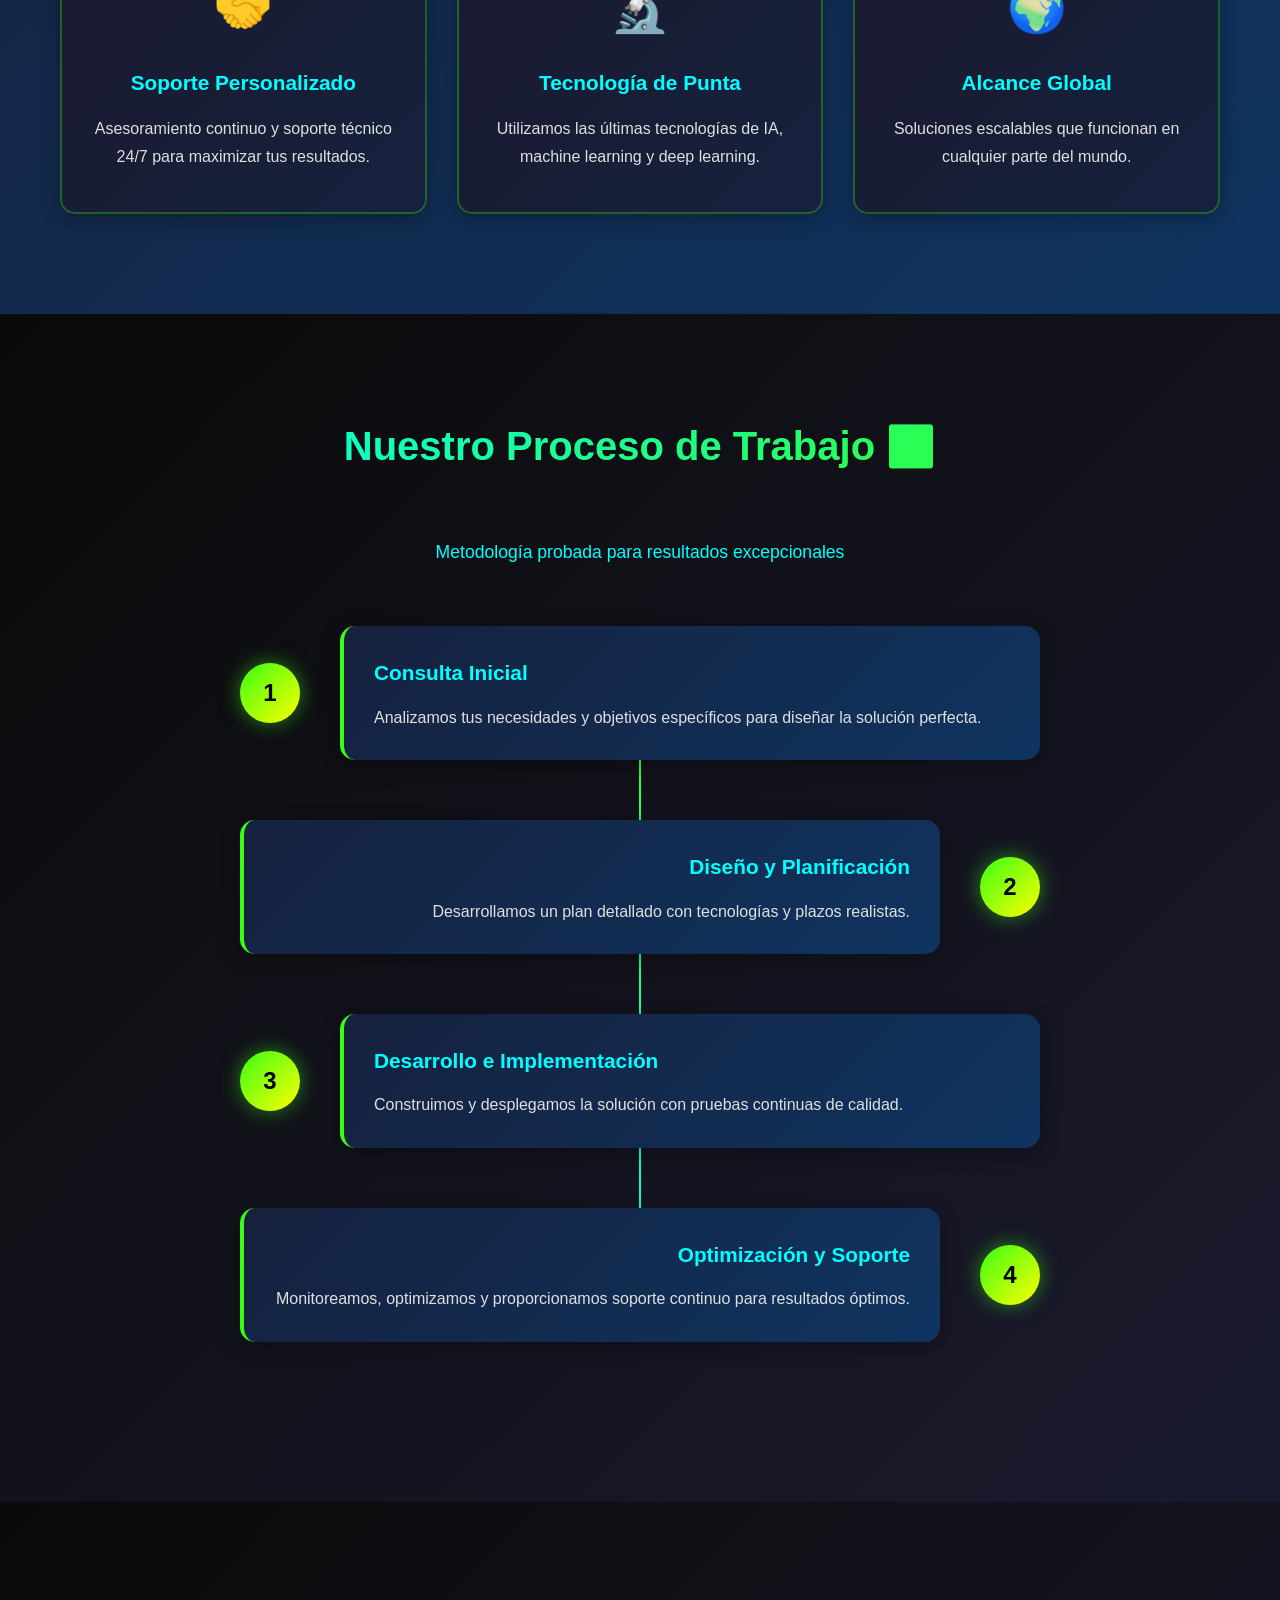
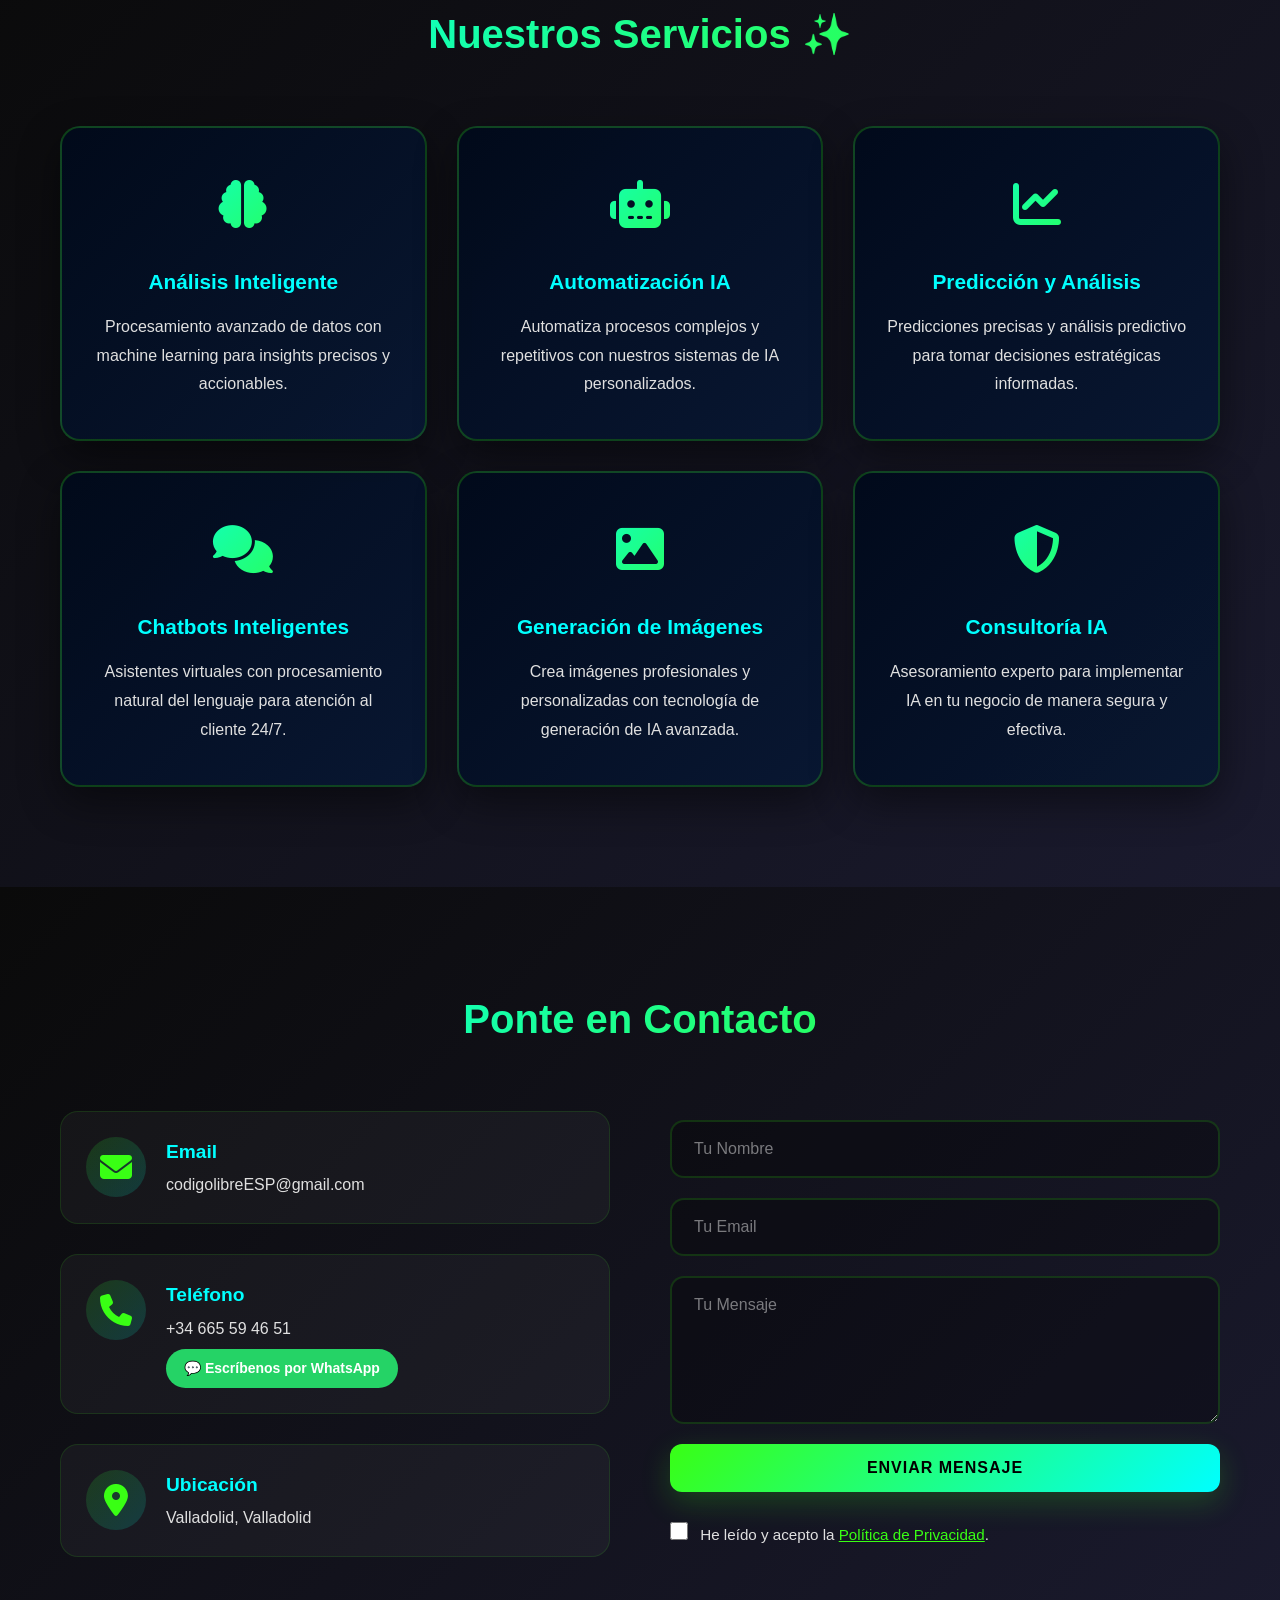
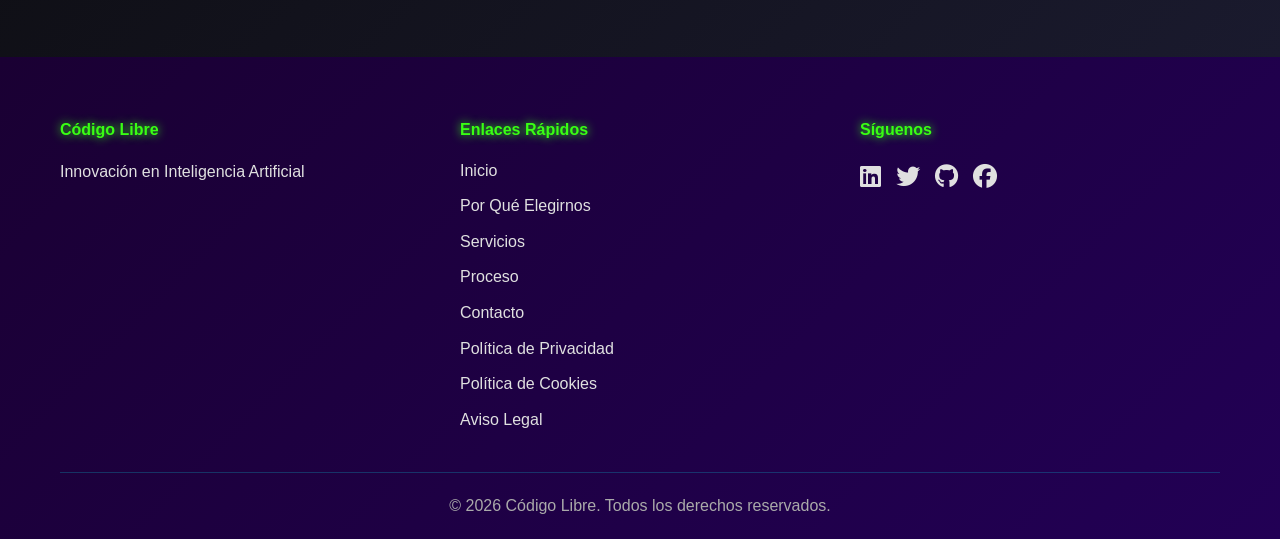
==== commit 828149db: "Add files via upload" ====
--- a/index.html
+++ b/index.html
@@ -20,7 +20,8 @@
                 <li><a href="#servicios">Servicios</a></li>
                 <li><a href="#proceso">Proceso</a></li>
                 <li><a href="#contacto">Contacto</a></li>
-                <li><a href="#privacidad" class="privacy-link">Política de Privacidad</a></li>
+                <li><a href="#privacidad" class="privacy-link modal-link">Política de Privacidad</a></li>
+                <li><a href="#aviso-legal" class="modal-link">Aviso Legal</a></li>
             </ul>
             <div class="hamburger">
                 <span></span>
@@ -291,8 +292,8 @@
                         </div>
                         <div>
                             <h4>Teléfono</h4>
-                            <p>+34 665 554 651</p>
-                            <a href="https://wa.me/34665594651?text=Hola,%20quiero%20información%20sobre%20vuestros%20servicios" 
+                            <p>+34 665 59 46 51</p>
+                            <a href="https://wa.me/34665594651?text=Hola,%20quiero%20informaci%C3%B3n%20sobre%20vuestros%20servicios" 
                                target="_blank"
                                style="display:inline-block; margin-top:8px; background-color:#25D366; color:white; padding:8px 18px; border-radius:20px; text-decoration:none; font-weight:bold; font-size:14px;">
                               💬 Escríbenos por WhatsApp
@@ -305,7 +306,7 @@
                         </div>
                         <div>
                             <h4>Ubicación</h4>
-                            <p>España</p>
+                            <p>Valladolid, Valladolid</p>
                         </div>
                     </div>
                 </div>
@@ -314,6 +315,13 @@
                     <input type="email" placeholder="Tu Email" required>
                     <textarea placeholder="Tu Mensaje" rows="6" required></textarea>
                     <button type="submit" class="btn btn-primary">Enviar Mensaje</button>
+
+                    <div class="rgpd-consent" style="margin-top:10px;">
+                        <label style="font-size:0.95rem;color:#e0e0e0;">
+                            <input type="checkbox" id="rgpd-consent" name="rgpd-consent" style="margin-right:8px;" required>
+                            He leído y acepto la <a href="#privacidad" class="modal-link" style="color:#39ff14; text-decoration:underline;">Política de Privacidad</a>.
+                        </label>
+                    </div>
                 </form>
             </div>
         </div>
@@ -328,28 +336,79 @@
                 <h3>1. Introducción</h3>
                 <p>En Código Libre, nos comprometemos a proteger tu privacidad. Esta política describe cómo recopilamos, utilizamos y protegemos tus datos personales.</p>
 
-                <h3>2. Datos que Recopilamos</h3>
-                <p>Recopilamos información que nos proporcionas voluntariamente a través de formularios, incluyendo nombre, correo electrónico y mensajes de contacto.</p>
-
-                <h3>3. Uso de Datos</h3>
-                <p>Utilizamos tus datos para responder a consultas, mejorar nuestros servicios y comunicarnos contigo sobre actualizaciones relevantes.</p>
-
-                <h3>4. Seguridad</h3>
-                <p>Implementamos medidas de seguridad técnicas y organizativas para proteger tus datos contra acceso no autorizado.</p>
-
-                <h3>5. Derechos del Usuario</h3>
-                <p>Tienes derecho a acceder, corregir o eliminar tus datos personales en cualquier momento contactándonos directamente.</p>
-
-                <h3>6. Cookies</h3>
-                <p>Utilizamos cookies para mejorar tu experiencia. Puedes controlar las cookies a través de la configuración de tu navegador.</p>
-
-                <h3>7. Cambios en la Política</h3>
-                <p>Nos reservamos el derecho de actualizar esta política. Te notificaremos de cambios significativos mediante correo electrónico.</p>
-
-                <h3>8. Contacto</h3>
-                <p>Si tienes preguntas sobre esta política, contáctanos en: codigolibreESP@gmail.com</p>
-            </div>
-        </div>
+                <h3>2. Responsable del tratamiento</h3>
+                <p>Áyax Rica Cardeñosa — NIF 71324469c — Callejon de la alcholera numero 24, 470xx Valladolid (Valladolid) — Email: codigolibreESP@gmail.com</p>
+
+                <h3>3. Datos que Recopilamos</h3>
+                <p>Recopilamos la información que nos facilitas voluntariamente a través del formulario de contacto (nombre, correo electrónico y mensaje) y cualquier otro dato que decidas proporcionarnos.</p>
+
+                <h3>4. Base legal del tratamiento</h3>
+                <p>La base legal para el tratamiento de los datos es el consentimiento explícito del usuario, otorgado al marcar la casilla y enviar el formulario de contacto.</p>
+
+                <h3>5. Finalidad</h3>
+                <p>Los datos se emplean exclusivamente para responder a las consultas recibidas y prestar la información solicitada.</p>
+
+                <h3>6. Plazo de conservación</h3>
+                <p>Los datos se conservarán mientras exista una relación con el interesado o hasta que éste solicite su supresión, limitación u oposición al tratamiento, según proceda.</p>
+
+                <h3>7. Derechos</h3>
+                <p>Podrás ejercer en cualquier momento los derechos de acceso, rectificación, supresión, oposición, limitación del tratamiento y portabilidad dirigiéndote por escrito a codigolibreESP@gmail.com. Si lo deseas, podemos facilitarte el formulario tipo para el ejercicio de derechos.</p>
+
+                <h3>8. Reclamación</h3>
+                <p>Si consideras que tus derechos no han sido atendidos correctamente, puedes presentar una reclamación ante la Agencia Española de Protección de Datos (AEPD): <a href="https://www.aepd.es/" target="_blank" rel="noopener">www.aepd.es</a>.</p>
+
+                <h3>9. Cookies</h3>
+                <p>Utilizamos cookies para mejorar tu experiencia. Para más detalles y cómo gestionarlas, consulta nuestra <a href="#cookies" class="modal-link">Política de Cookies</a>.</p>
+
+                <h3>10. Cambios en la Política</h3>
+                <p>Nos reservamos el derecho de actualizar esta política. Te notificaremos de cambios significativos mediante los canales habituales.</p>
+            </div>
+        </div>
+    </div>
+
+    <!-- AVISO LEGAL MODAL -->
+    <div id="aviso-legal" class="modal">
+        <div class="modal-content">
+            <span class="close">&times;</span>
+            <h2>Aviso Legal</h2>
+            <p><strong>Titular:</strong> Áyax Rica Cardeñosa</p>
+            <p><strong>NIF:</strong> 71324469c</p>
+            <p><strong>Domicilio:</strong> Callejon de la alcholera numero 24, 470xx Valladolid (Valladolid)</p>
+            <p><strong>Nombre comercial:</strong> Código Libre</p>
+            <p><strong>Email:</strong> codigolibreESP@gmail.com</p>
+            <p><strong>Teléfono:</strong> +34 665 59 46 51</p>
+            <p><strong>Actividad:</strong> servicios de inteligencia artificial y consultoría</p>
+            <h3>Información legal</h3>
+            <p>De conformidad con la Ley 34/2002, de servicios de la sociedad de la información y de comercio electrónico (LSSI-CE), el presente sitio web proporciona la información identificativa del prestador del servicio. Todos los contenidos del sitio web (textos, diseños, imágenes, código) están protegidos por la normativa de propiedad intelectual y su uso no autorizado queda prohibido salvo consentimiento expreso.</p>
+            <button class="modal-close btn btn-secondary" style="margin-top:12px;">Cerrar</button>
+        </div>
+    </div>
+
+    <!-- COOKIES POLICY MODAL -->
+    <div id="cookies" class="modal">
+        <div class="modal-content">
+            <span class="close">&times;</span>
+            <h2>Política de Cookies</h2>
+            <p>Este sitio utiliza cookies para mejorar la experiencia del usuario. Solo se cargarán cookies no esenciales (analítica, terceros) con el consentimiento explícito del usuario.</p>
+            <h3>Tipos de cookies</h3>
+            <ul>
+                <li><strong>Cookies estrictamente necesarias:</strong> necesarias para el funcionamiento del sitio.</li>
+                <li><strong>Cookies no esenciales:</strong> analítica y terceros (se cargarán solo si aceptas).</li>
+            </ul>
+            <button class="modal-close btn btn-secondary" style="margin-top:12px;">Cerrar</button>
+        </div>
+    </div>
+
+    <!-- COOKIE BANNER -->
+    <div id="cookie-banner" class="cookie-banner" style="display:none;">
+      <div style="max-width:1200px;margin:0 auto;padding:12px 20px;display:flex;align-items:center;justify-content:space-between;gap:12px;">
+        <div style="color:#e0e0e0;">Usamos cookies para optimizar tu experiencia. Puedes aceptar o configurar tus preferencias.</div>
+        <div style="display:flex;gap:8px;">
+          <button id="cookie-accept" class="btn btn-primary">Aceptar</button>
+          <button id="cookie-reject" class="btn btn-secondary">Rechazar</button>
+          <button id="cookie-config" class="btn btn-secondary">Configurar</button>
+        </div>
+      </div>
     </div>
 
     <!-- FOOTER -->
@@ -368,6 +427,9 @@
                         <li><a href="#servicios">Servicios</a></li>
                         <li><a href="#proceso">Proceso</a></li>
                         <li><a href="#contacto">Contacto</a></li>
+                        <li><a href="#privacidad" class="modal-link">Política de Privacidad</a></li>
+                        <li><a href="#cookies" class="modal-link">Política de Cookies</a></li>
+                        <li><a href="#aviso-legal" class="modal-link">Aviso Legal</a></li>
                     </ul>
                 </div>
                 <div class="footer-section">
@@ -386,8 +448,30 @@
         </div>
     </footer>
 
+    <div class="chat-widget">
+        <button id="chat-toggle" class="message-circle" type="button" aria-label="Abrir chat">
+            <i class="fas fa-comment-dots"></i>
+        </button>
+        <div id="chat-panel" class="chat-panel" aria-hidden="true">
+            <div class="chat-header">
+                <div>
+                    <h3>Chat Código Libre</h3>
+                    <p>Pregunta lo que necesites.</p>
+                </div>
+                <button id="chat-close" class="chat-close" type="button" aria-label="Cerrar chat">
+                    <i class="fas fa-times"></i>
+                </button>
+            </div>
+            <div id="chat-messages" class="chat-messages">
+                <div class="chat-system">Hola 👋 Soy tu asistente virtual. Escribe una pregunta y te respondo.</div>
+            </div>
+            <form id="chat-form" class="chat-form">
+                <input id="chat-input" type="text" placeholder="Escribe tu pregunta..." autocomplete="off" required>
+                <button type="submit" aria-label="Enviar mensaje"><i class="fas fa-paper-plane"></i></button>
+            </form>
+        </div>
+    </div>
+
     <script src="script.js"></script>
-    <!-- Tidio Chat - Sustituye TUCODIGO por tu código real de tidio.com -->
-    <script src="//code.tidio.co/7kkzdsodllkx4kdfnkmp0aoyjegyzuwo.js" async></script>
 </body>
 </html>
--- a/styles.css
+++ b/styles.css
@@ -645,6 +645,168 @@
     color: #aaa;
 }
 
+.message-circle {
+    position: fixed;
+    right: 24px;
+    bottom: 24px;
+    width: 64px;
+    height: 64px;
+    border-radius: 50%;
+    background: linear-gradient(135deg, #25D366, #1ebe5e);
+    color: white;
+    display: flex;
+    align-items: center;
+    justify-content: center;
+    font-size: 1.6rem;
+    box-shadow: 0 20px 40px rgba(0, 0, 0, 0.25);
+    z-index: 1500;
+    text-decoration: none;
+    transition: transform 0.2s ease, box-shadow 0.2s ease;
+}
+
+.message-circle:hover {
+    transform: translateY(-4px);
+    box-shadow: 0 25px 45px rgba(0, 0, 0, 0.35);
+}
+
+.message-circle i {
+    margin: 0;
+}
+
+.chat-widget {
+    position: fixed;
+    right: 24px;
+    bottom: 24px;
+    z-index: 1500;
+}
+
+.chat-panel {
+    display: none;
+    flex-direction: column;
+    position: fixed;
+    right: 24px;
+    bottom: 100px;
+    width: 360px;
+    max-width: calc(100vw - 32px);
+    background: rgba(5, 10, 30, 0.96);
+    border: 1px solid rgba(57, 255, 20, 0.25);
+    border-radius: 28px;
+    box-shadow: 0 30px 70px rgba(0, 0, 0, 0.35);
+    overflow: hidden;
+    backdrop-filter: blur(10px);
+}
+
+.chat-panel.open {
+    display: flex;
+}
+
+.chat-header {
+    display: flex;
+    justify-content: space-between;
+    align-items: center;
+    padding: 18px 18px 12px;
+    background: linear-gradient(135deg, rgba(0, 255, 255, 0.15), rgba(57, 255, 20, 0.12));
+    border-bottom: 1px solid rgba(57, 255, 20, 0.12);
+}
+
+.chat-header h3 {
+    margin: 0;
+    font-size: 1rem;
+    color: #ffffff;
+}
+
+.chat-header p {
+    margin: 4px 0 0;
+    font-size: 0.85rem;
+    color: #b8fdf3;
+}
+
+.chat-close {
+    background: transparent;
+    border: none;
+    color: #ffffff;
+    font-size: 1.1rem;
+    cursor: pointer;
+}
+
+.chat-messages {
+    display: flex;
+    flex-direction: column;
+    gap: 12px;
+    padding: 16px;
+    max-height: 320px;
+    overflow-y: auto;
+}
+
+.chat-message {
+    padding: 12px 16px;
+    border-radius: 18px;
+    line-height: 1.5;
+}
+
+.chat-message.user {
+    align-self: flex-end;
+    background: rgba(0, 255, 255, 0.14);
+    color: #e8f9ff;
+}
+
+.chat-message.bot {
+    align-self: flex-start;
+    background: rgba(57, 255, 20, 0.15);
+    color: #e8f9ff;
+}
+
+.chat-system {
+    padding: 12px 16px;
+    background: rgba(255, 255, 255, 0.05);
+    border-radius: 18px;
+    color: #b8fdf3;
+    font-size: 0.95rem;
+}
+
+.chat-form {
+    display: flex;
+    align-items: center;
+    gap: 12px;
+    padding: 14px 16px 16px;
+    border-top: 1px solid rgba(57, 255, 20, 0.12);
+    background: rgba(0, 0, 0, 0.15);
+}
+
+.chat-form input {
+    flex: 1;
+    min-width: 0;
+    border: none;
+    outline: none;
+    padding: 14px 16px;
+    border-radius: 16px;
+    background: rgba(255, 255, 255, 0.05);
+    color: #e8f9ff;
+    font-size: 0.95rem;
+}
+
+.chat-form input::placeholder {
+    color: rgba(255, 255, 255, 0.55);
+}
+
+.chat-form button {
+    width: 48px;
+    height: 48px;
+    border-radius: 50%;
+    border: none;
+    background: linear-gradient(135deg, #00ffff, #39ff14);
+    color: #000;
+    display: flex;
+    align-items: center;
+    justify-content: center;
+    cursor: pointer;
+    transition: transform 0.2s ease;
+}
+
+.chat-form button:hover {
+    transform: translateY(-2px);
+}
+
 /* RESPONSIVE */
 @media (max-width: 768px) {
     .hamburger {
@@ -972,3 +1134,31 @@
     color: #e0e0e0;
     line-height: 1.6;
 }
+
+/* COOKIE BANNER */
+.cookie-banner {
+    position: fixed;
+    left: 0;
+    right: 0;
+    bottom: 0;
+    background: linear-gradient(135deg, rgba(10,10,20,0.95), rgba(20,10,40,0.95));
+    z-index: 3000;
+    border-top: 3px solid rgba(57,255,20,0.12);
+    box-shadow: 0 -5px 30px rgba(0,0,0,0.6);
+}
+
+.cookie-banner .btn {
+    padding: 10px 18px;
+    border-radius: 8px;
+}
+
+/* RGPD consent checkbox styling */
+.rgpd-consent input[type="checkbox"] {
+    width: 18px;
+    height: 18px;
+    accent-color: #39ff14;
+}
+
+@media (max-width: 768px) {
+    .cookie-banner div { flex-direction: column; align-items: stretch; gap:8px; }
+}
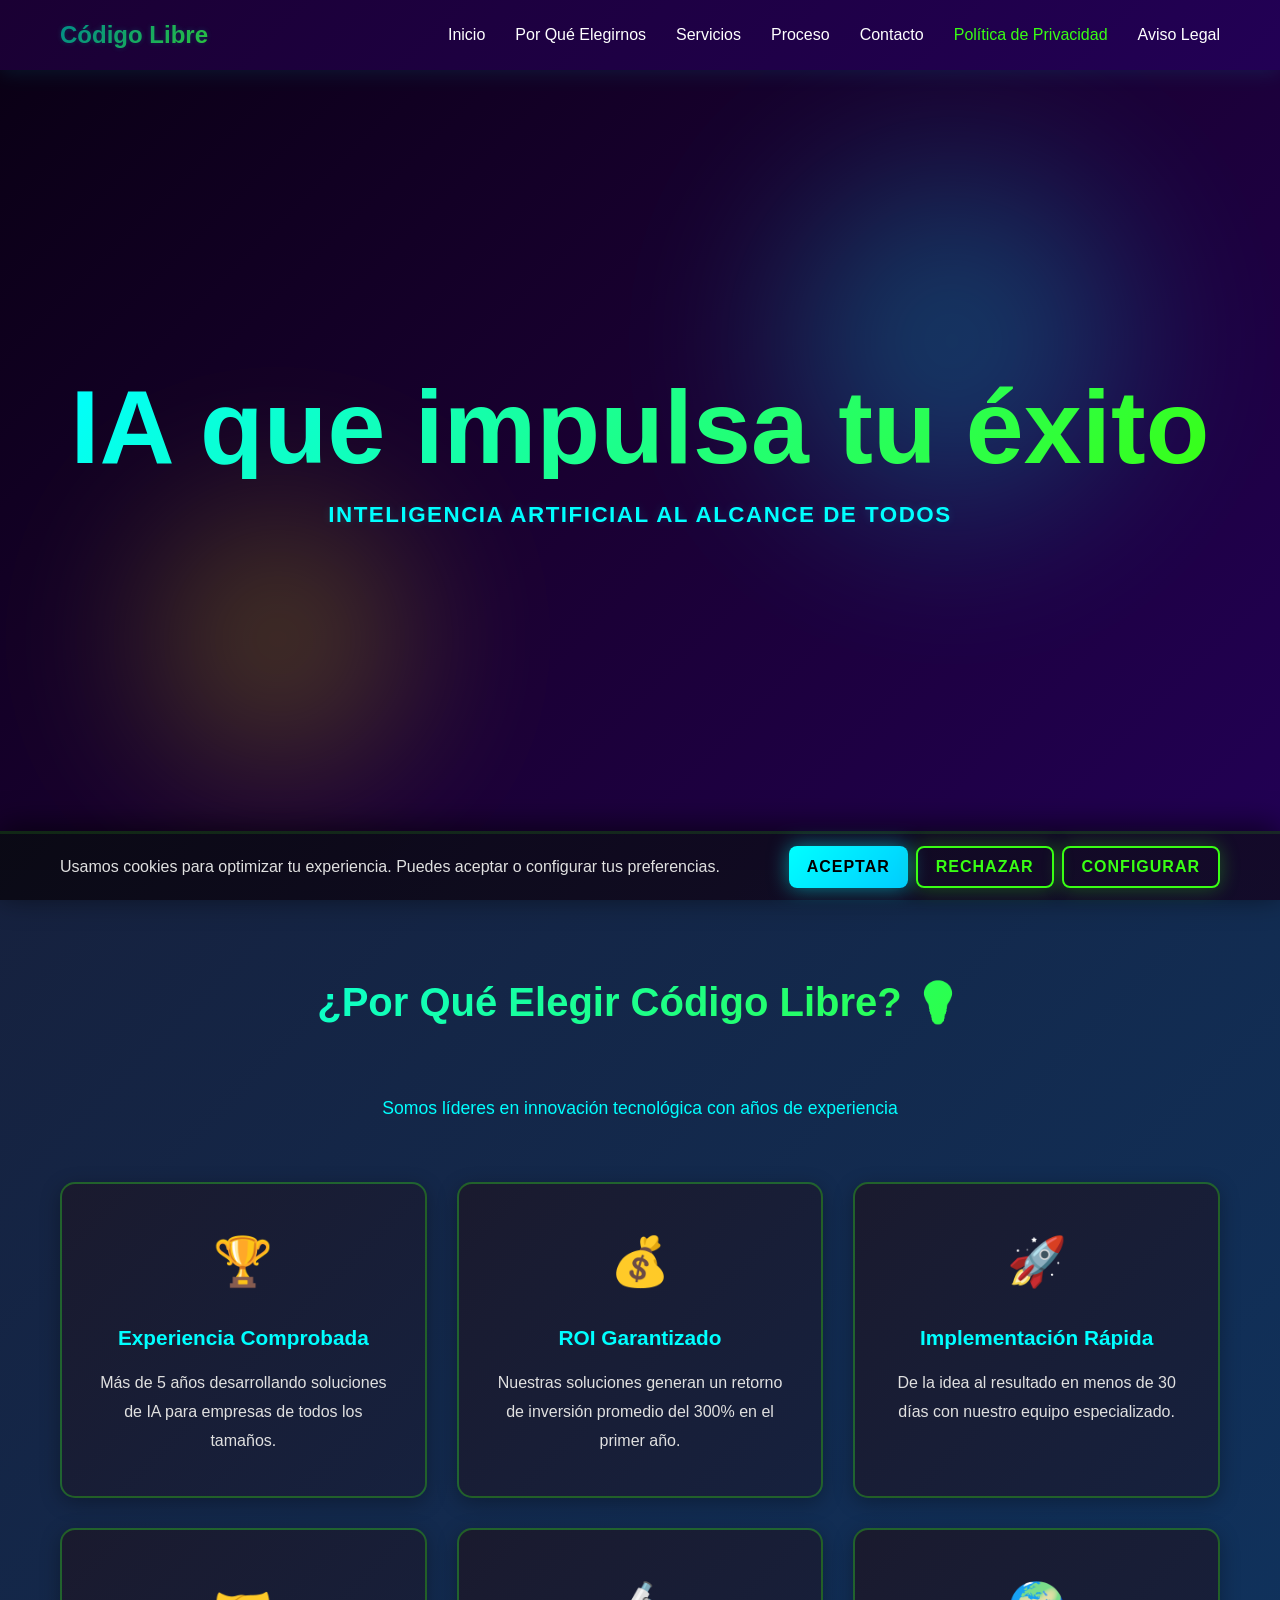
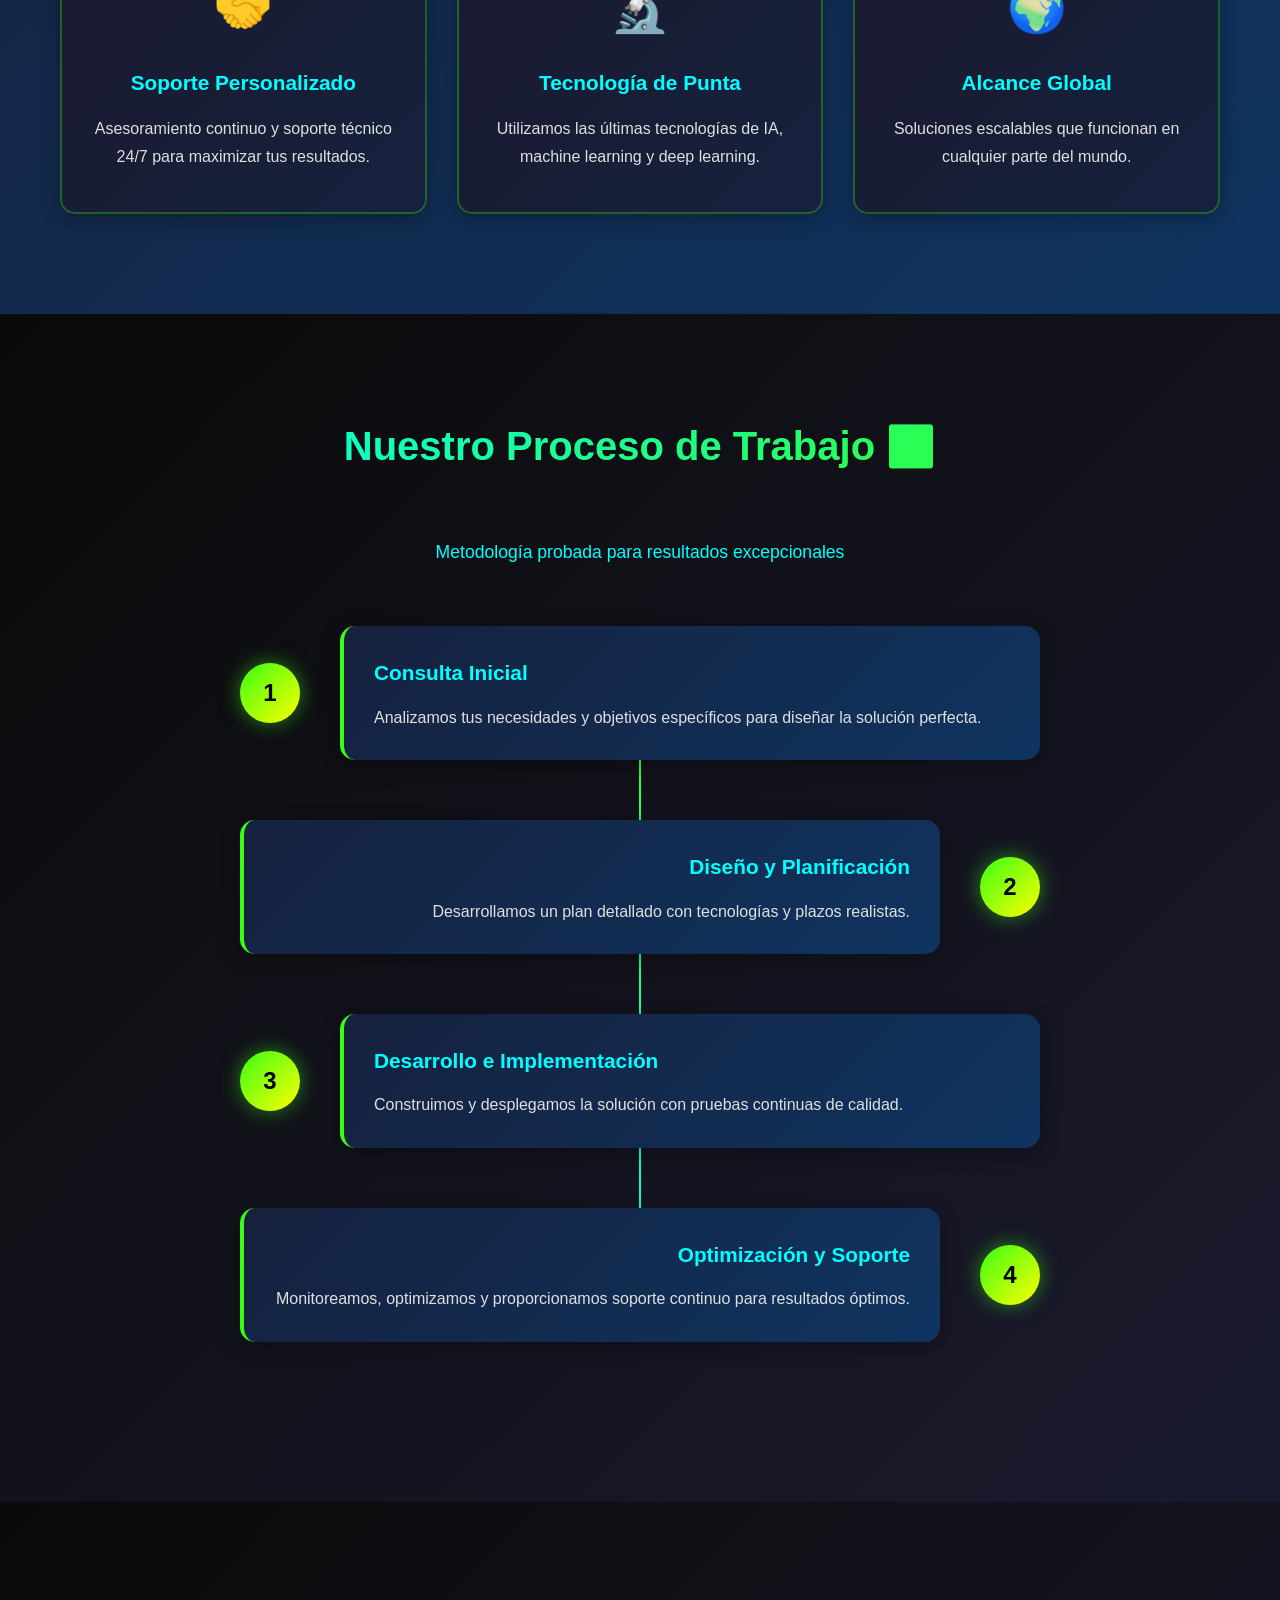
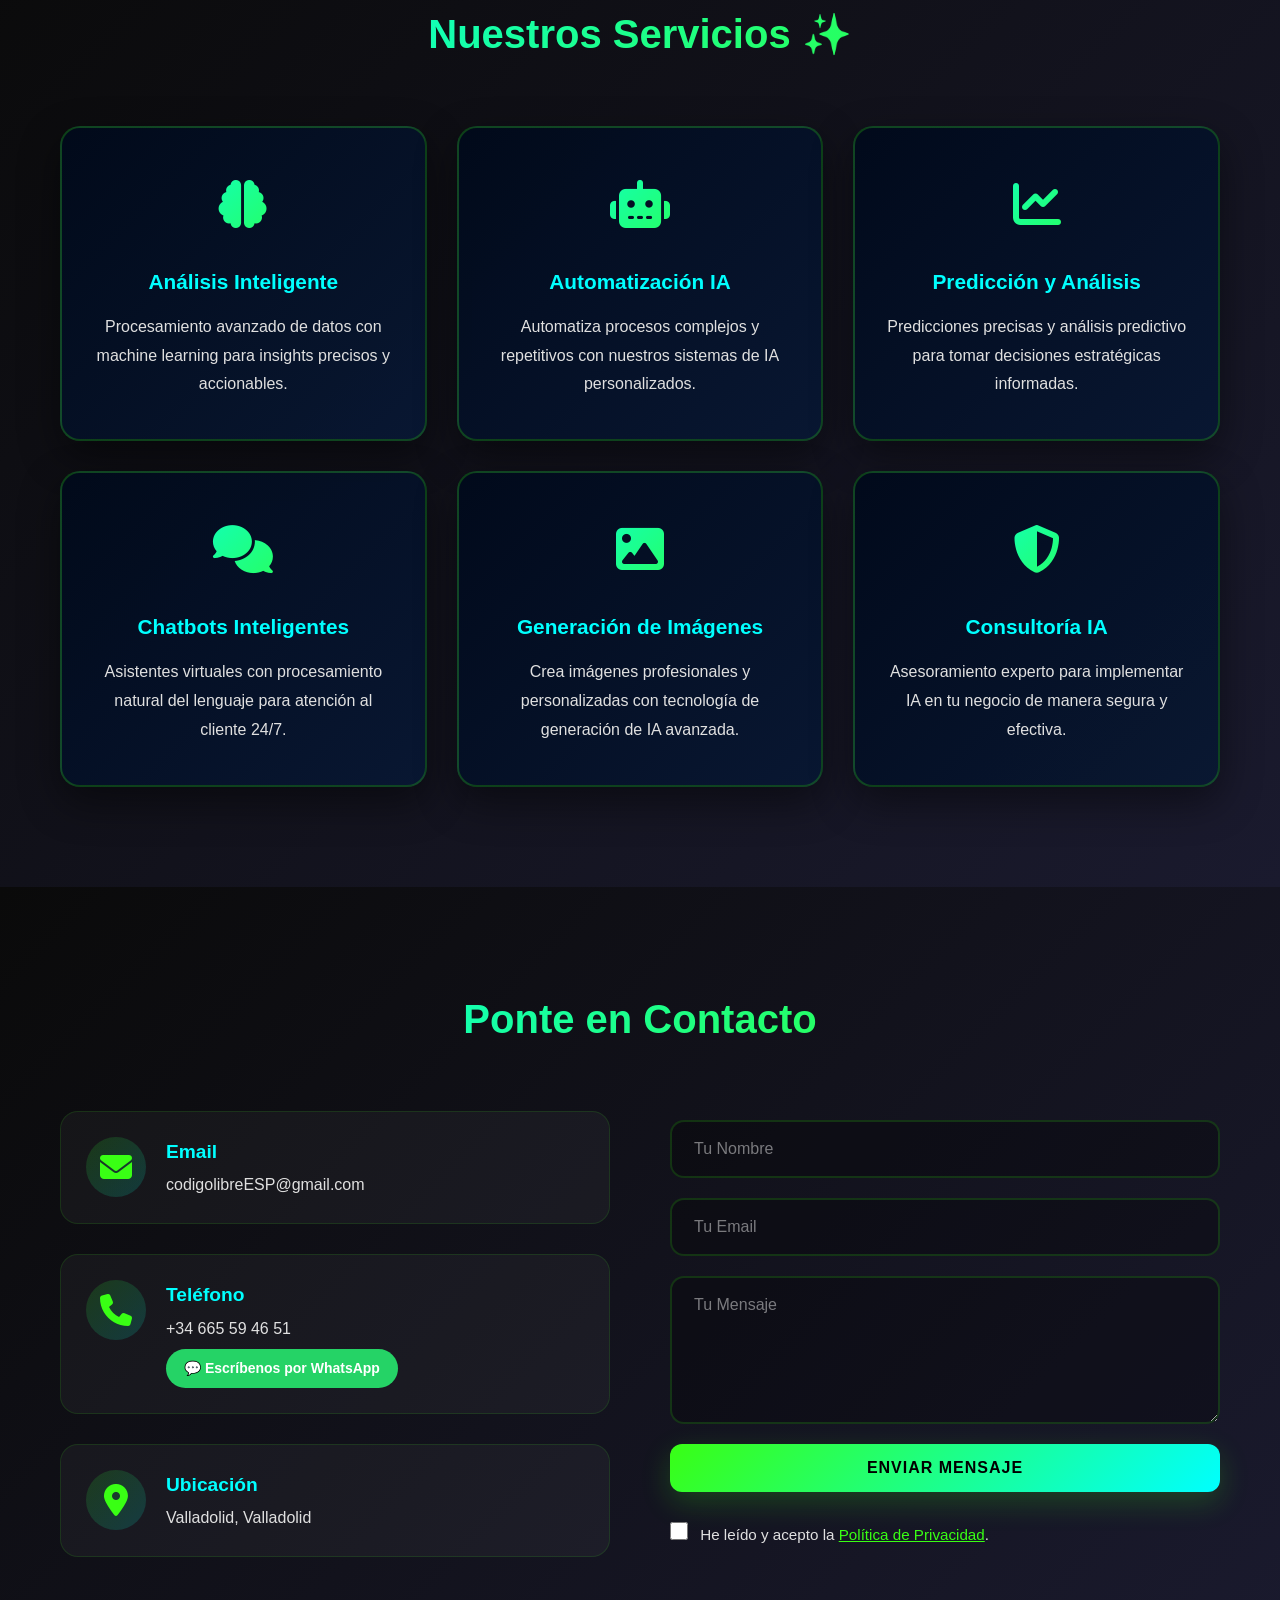
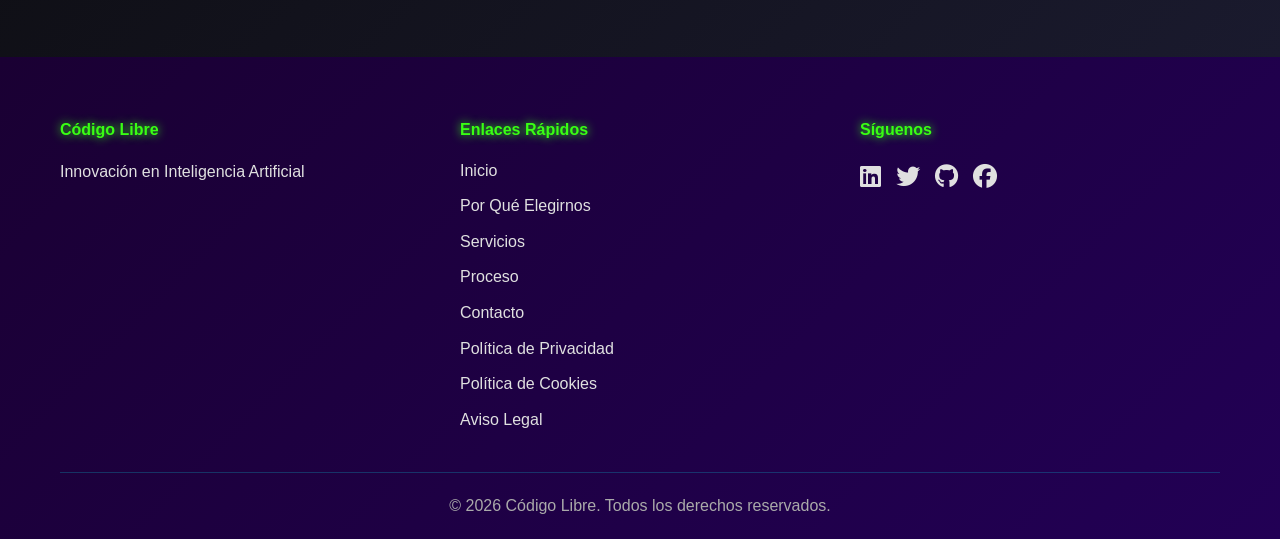
==== commit b1ffb186: "Remove chat widget and add Tidio script Removed chat widget HTML and added Tidio script." ====
--- a/index.html
+++ b/index.html
@@ -447,31 +447,7 @@
             </div>
         </div>
     </footer>
-
-    <div class="chat-widget">
-        <button id="chat-toggle" class="message-circle" type="button" aria-label="Abrir chat">
-            <i class="fas fa-comment-dots"></i>
-        </button>
-        <div id="chat-panel" class="chat-panel" aria-hidden="true">
-            <div class="chat-header">
-                <div>
-                    <h3>Chat Código Libre</h3>
-                    <p>Pregunta lo que necesites.</p>
-                </div>
-                <button id="chat-close" class="chat-close" type="button" aria-label="Cerrar chat">
-                    <i class="fas fa-times"></i>
-                </button>
-            </div>
-            <div id="chat-messages" class="chat-messages">
-                <div class="chat-system">Hola 👋 Soy tu asistente virtual. Escribe una pregunta y te respondo.</div>
-            </div>
-            <form id="chat-form" class="chat-form">
-                <input id="chat-input" type="text" placeholder="Escribe tu pregunta..." autocomplete="off" required>
-                <button type="submit" aria-label="Enviar mensaje"><i class="fas fa-paper-plane"></i></button>
-            </form>
-        </div>
-    </div>
-
     <script src="script.js"></script>
+    <script src="//code.tidio.co/7kkzdsodllkx4kdfnkmp0aoyjegyzuwo.js" async></script>
 </body>
 </html>
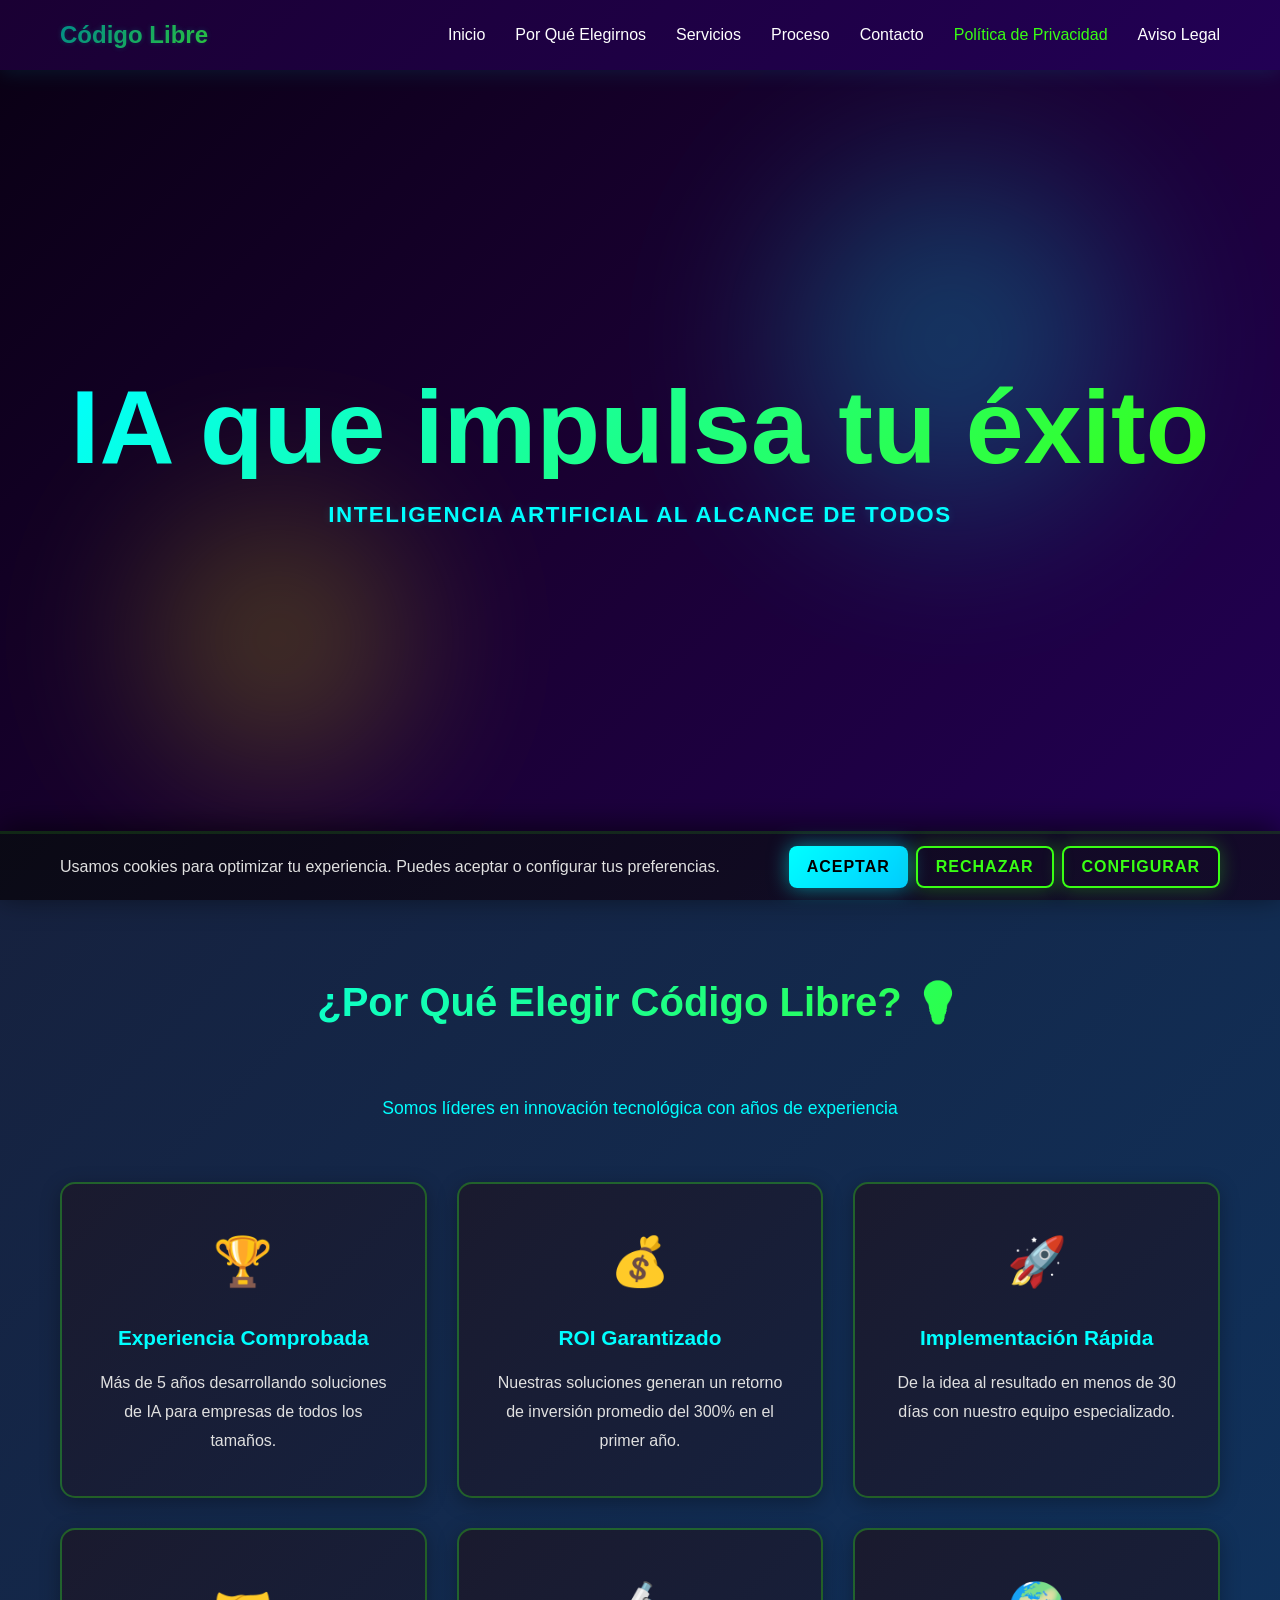
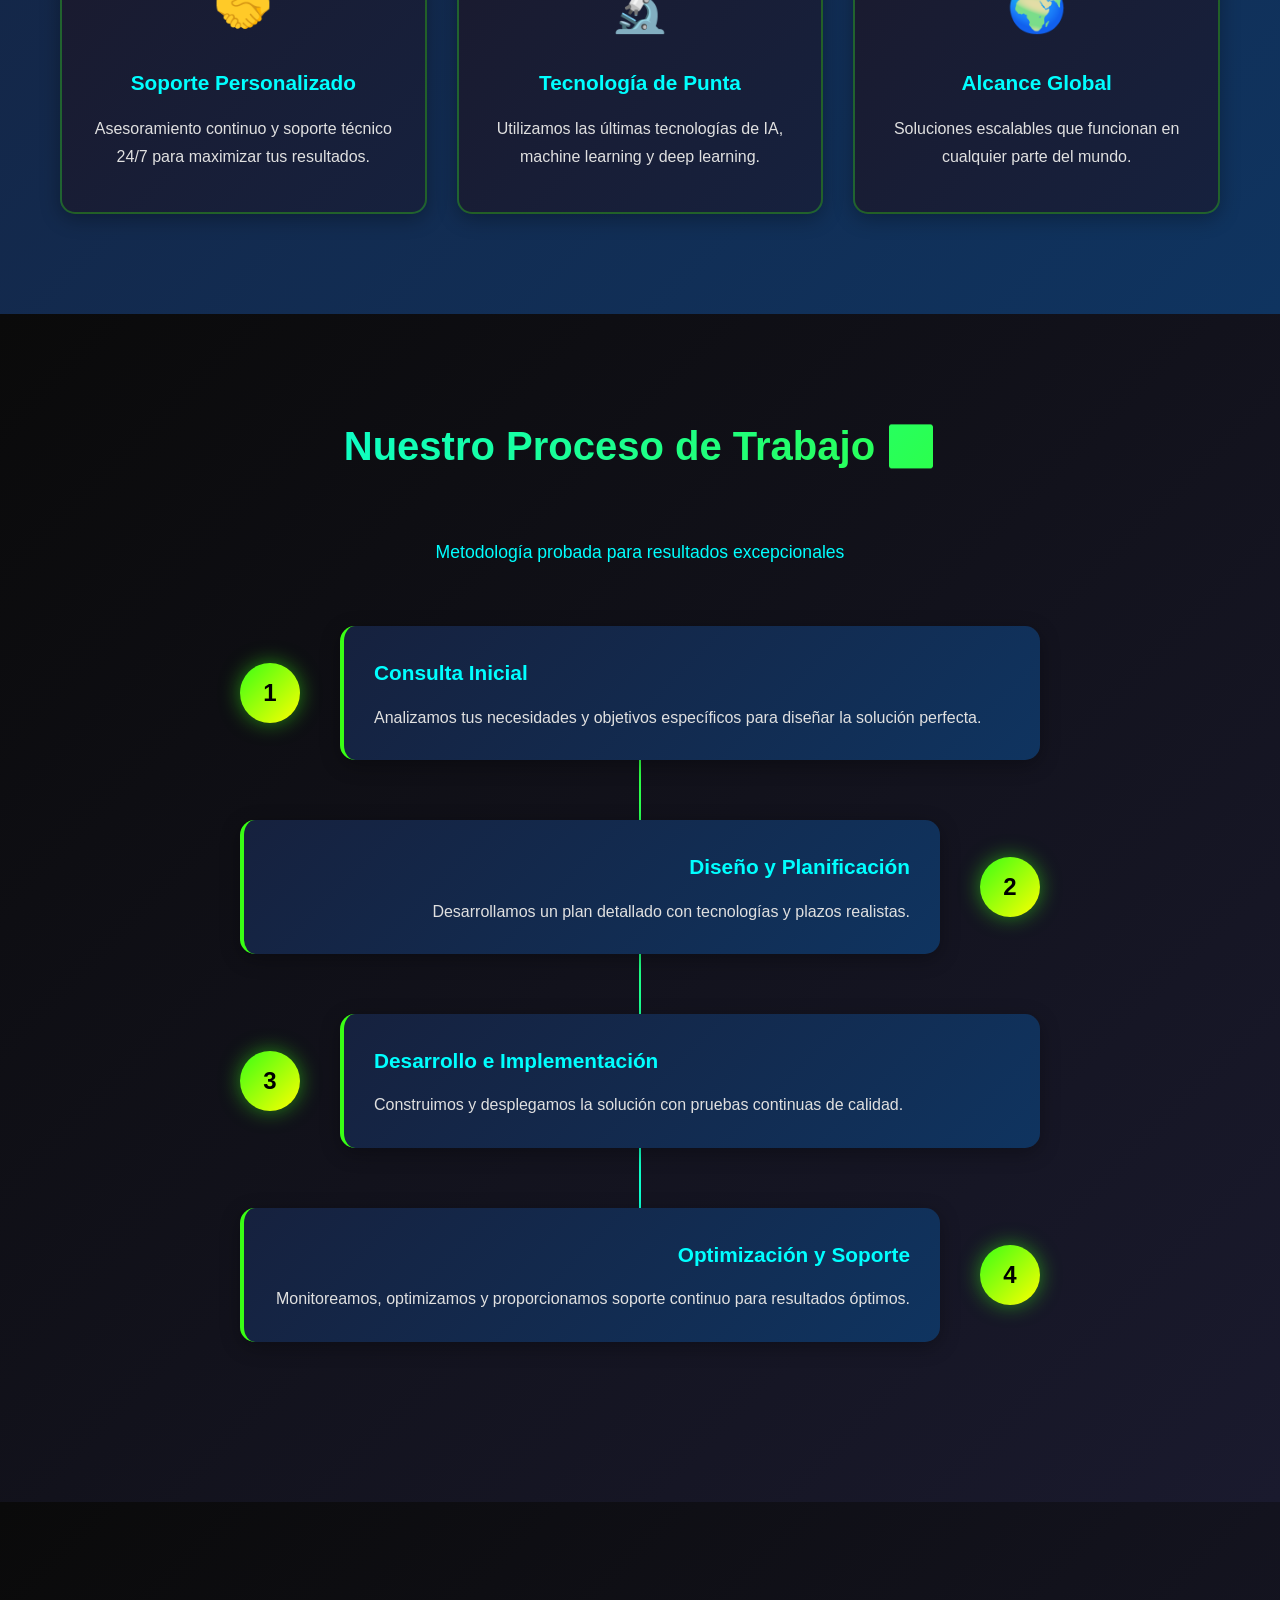
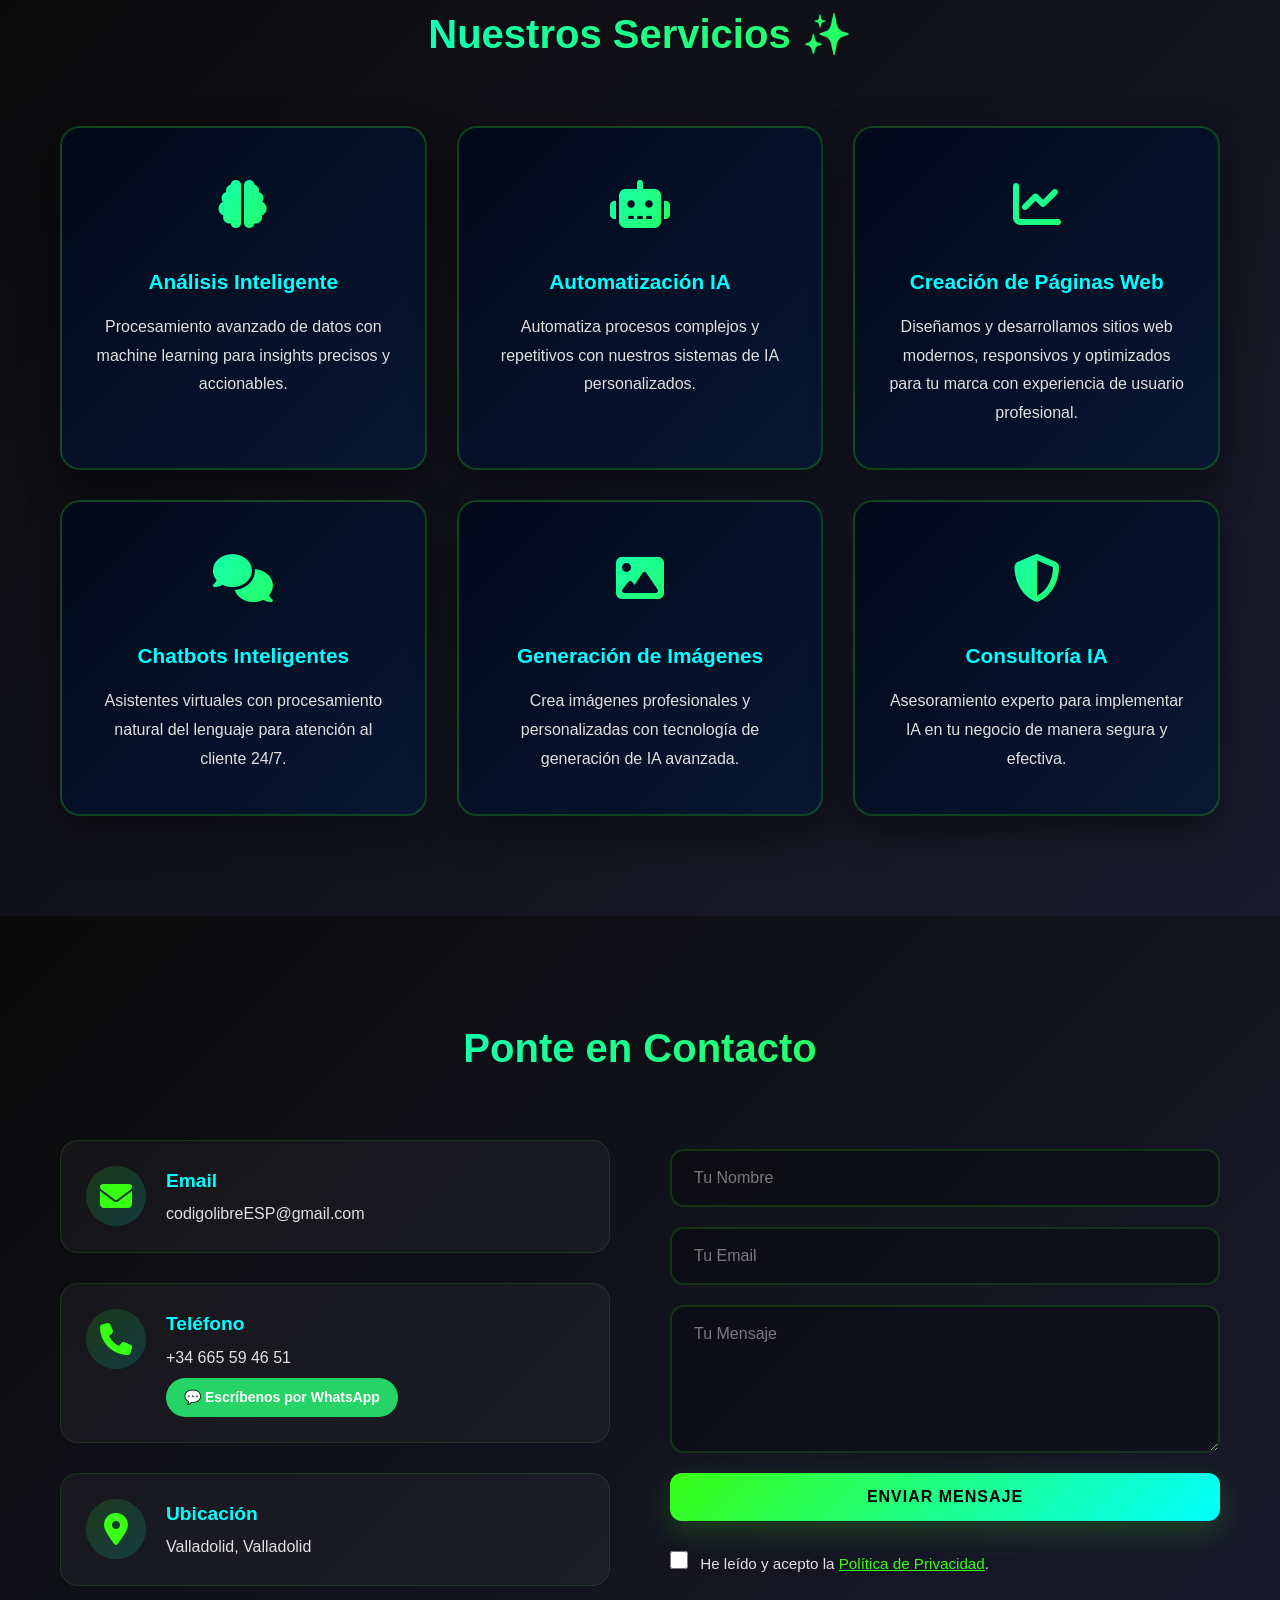
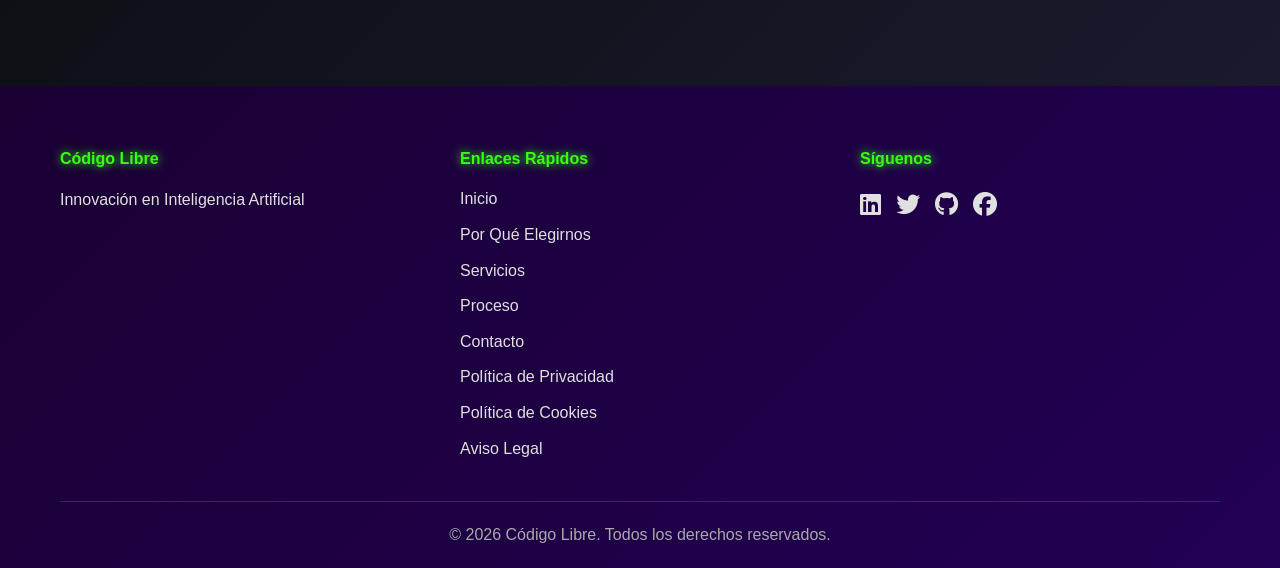
==== commit 1e433b65: "Add files via upload" ====
--- a/index.html
+++ b/index.html
@@ -243,8 +243,8 @@
                     <div class="servicio-icon">
                         <i class="fas fa-chart-line"></i>
                     </div>
-                    <h3>Predicción y Análisis</h3>
-                    <p>Predicciones precisas y análisis predictivo para tomar decisiones estratégicas informadas.</p>
+                    <h3>Creación de Páginas Web</h3>
+                    <p>Diseñamos y desarrollamos sitios web modernos, responsivos y optimizados para tu marca con experiencia de usuario profesional.</p>
                 </div>
                 <div class="servicio-card">
                     <div class="servicio-icon">
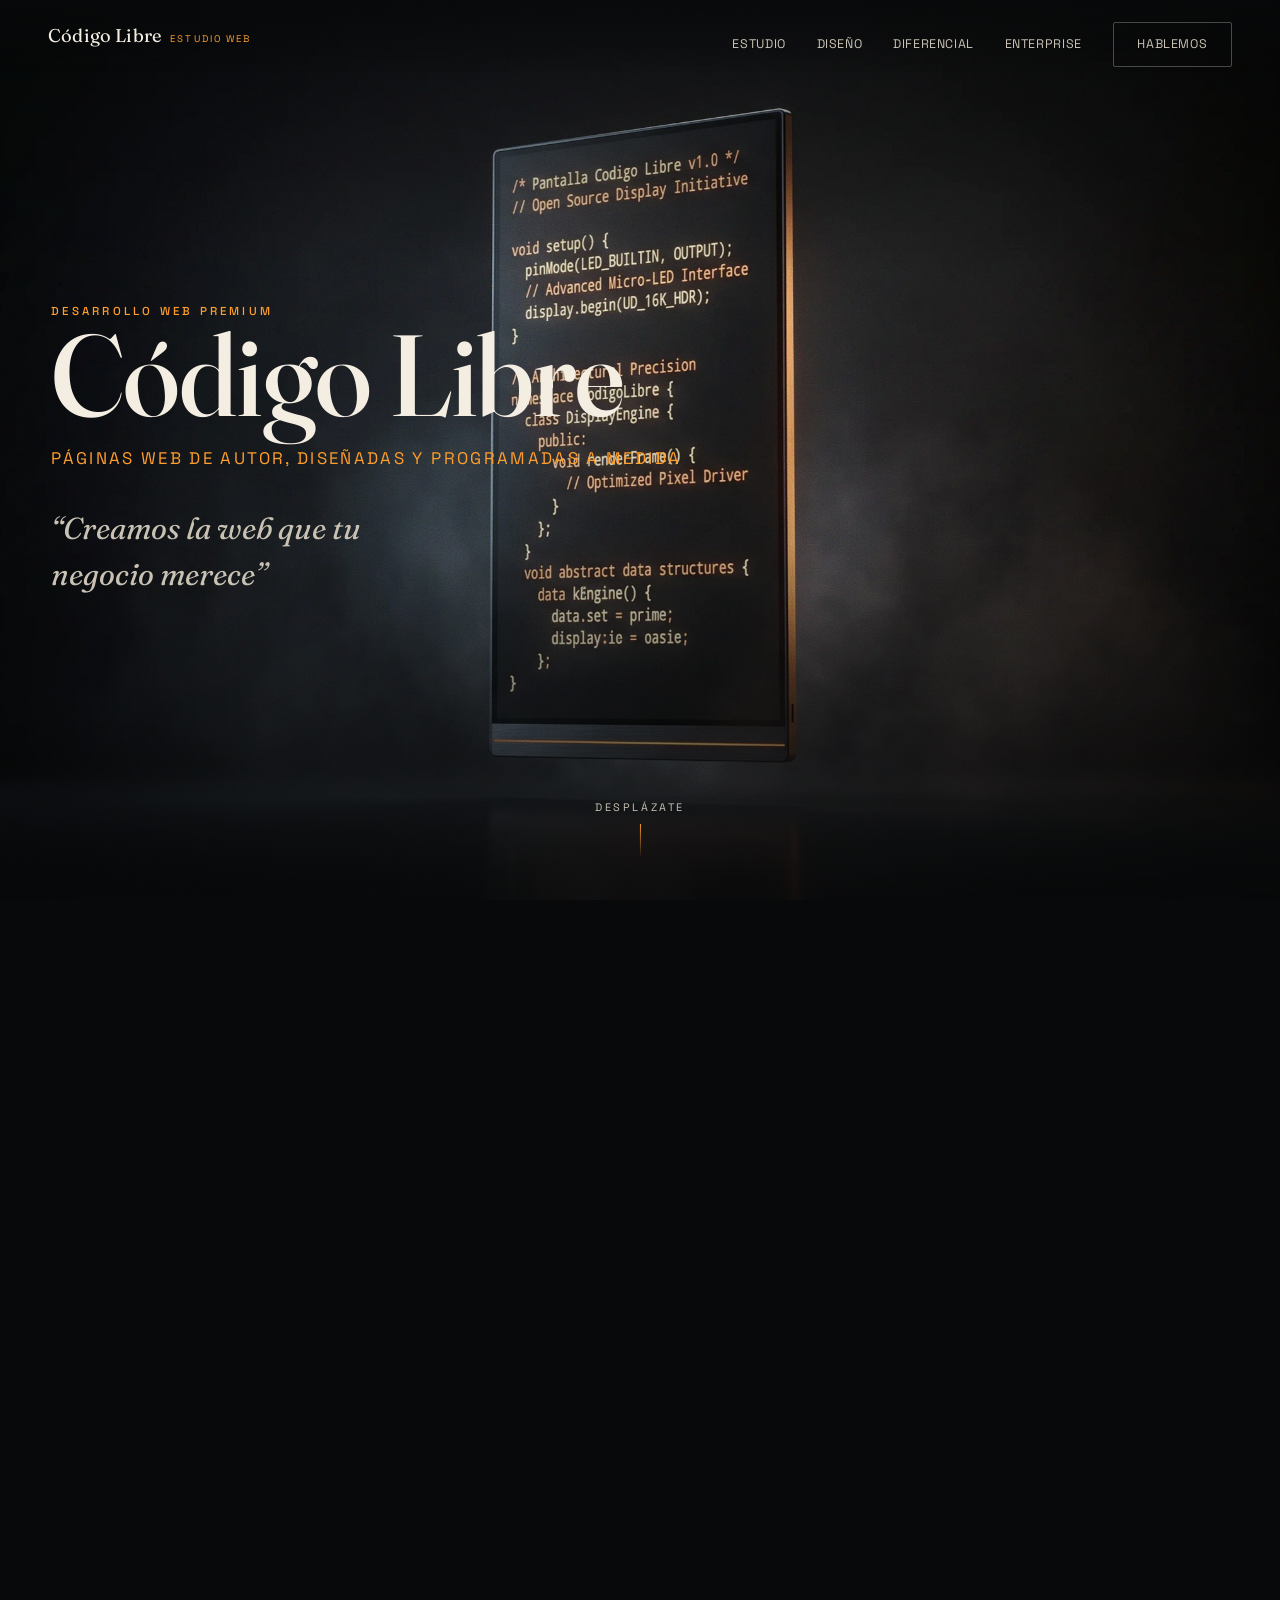
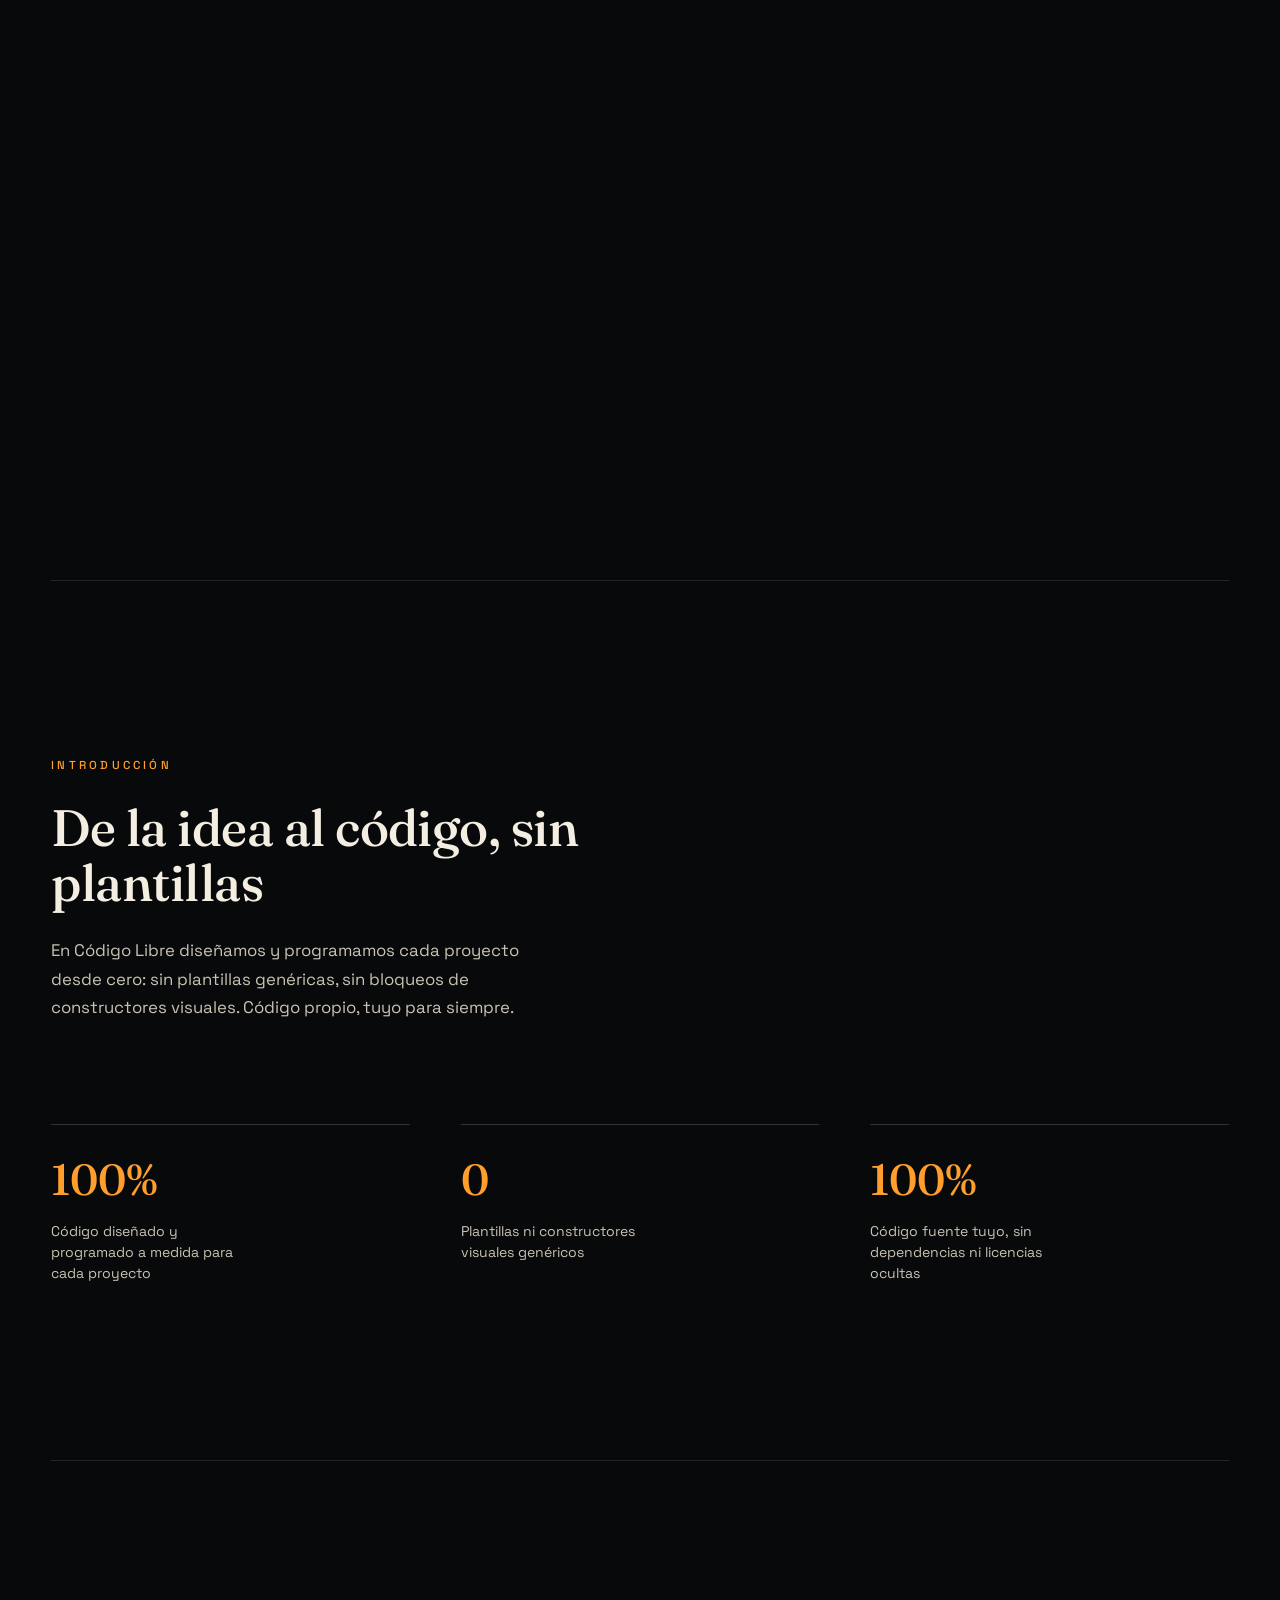
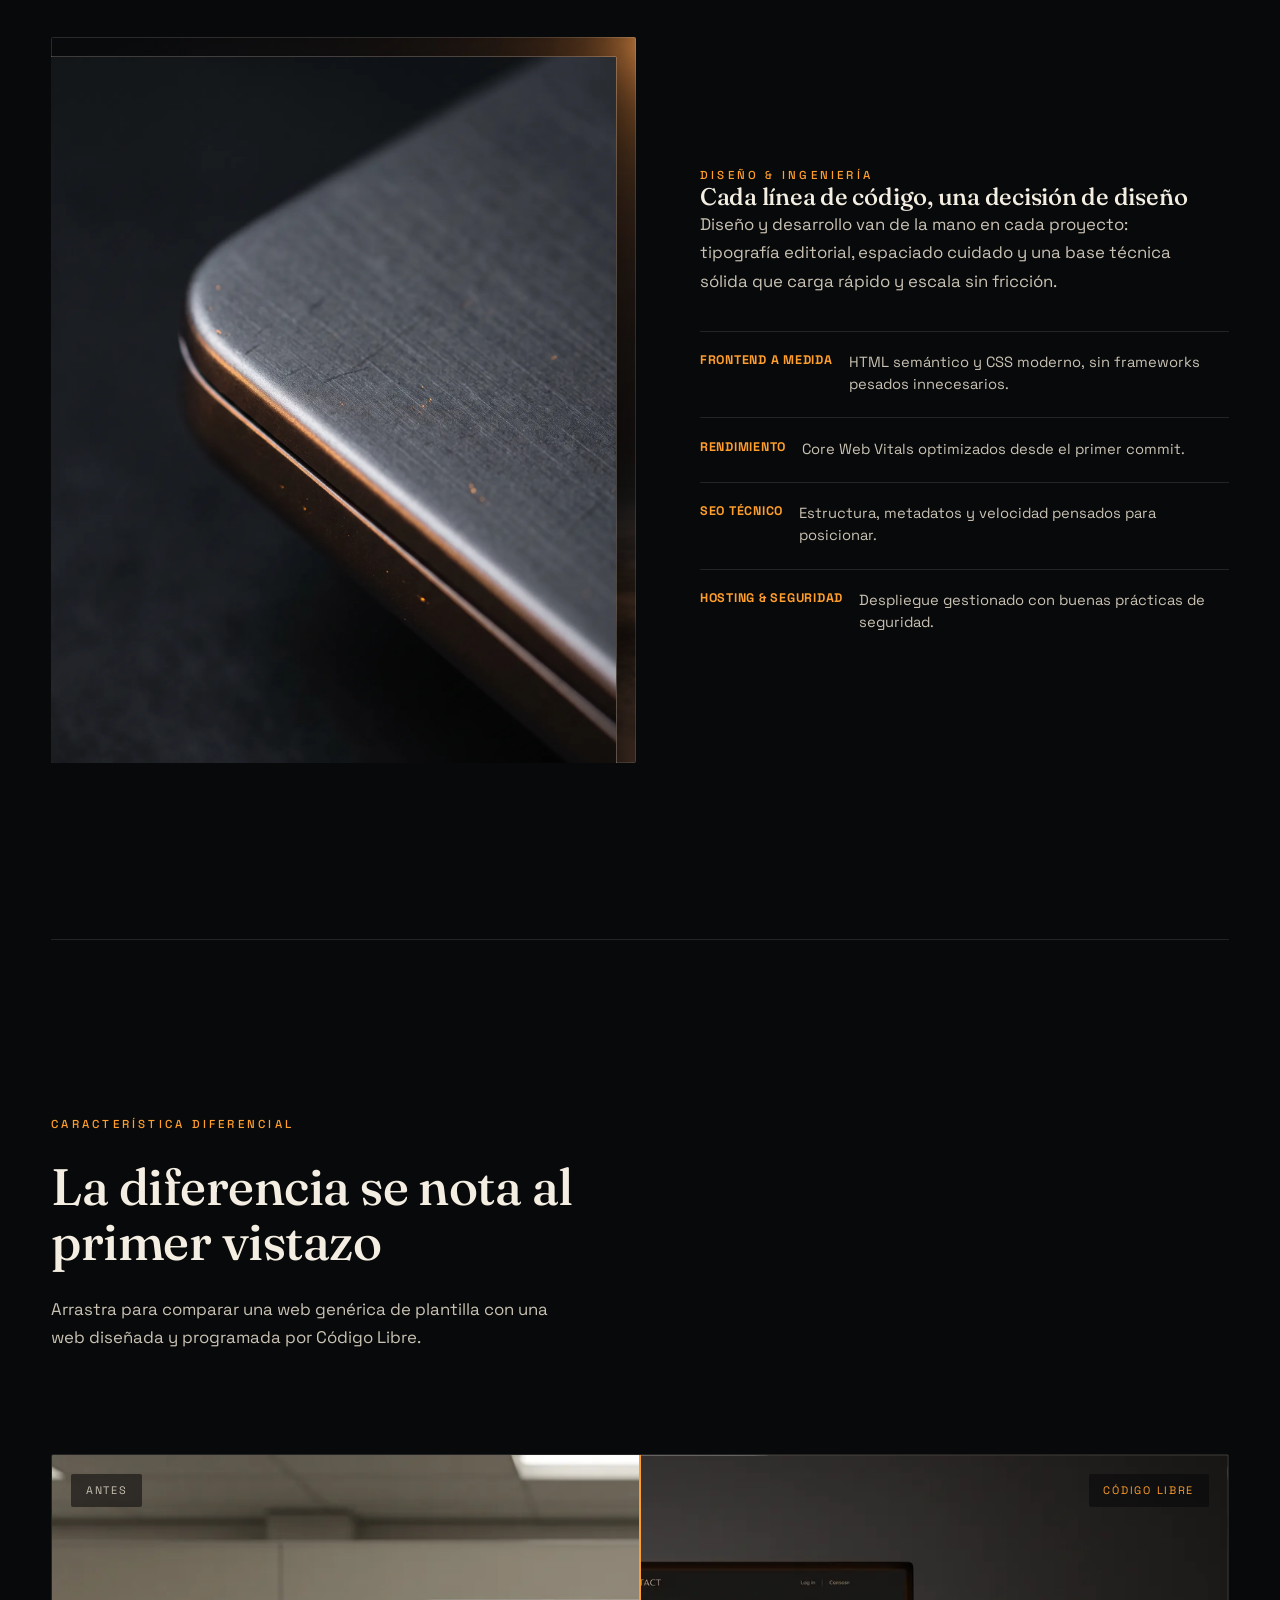
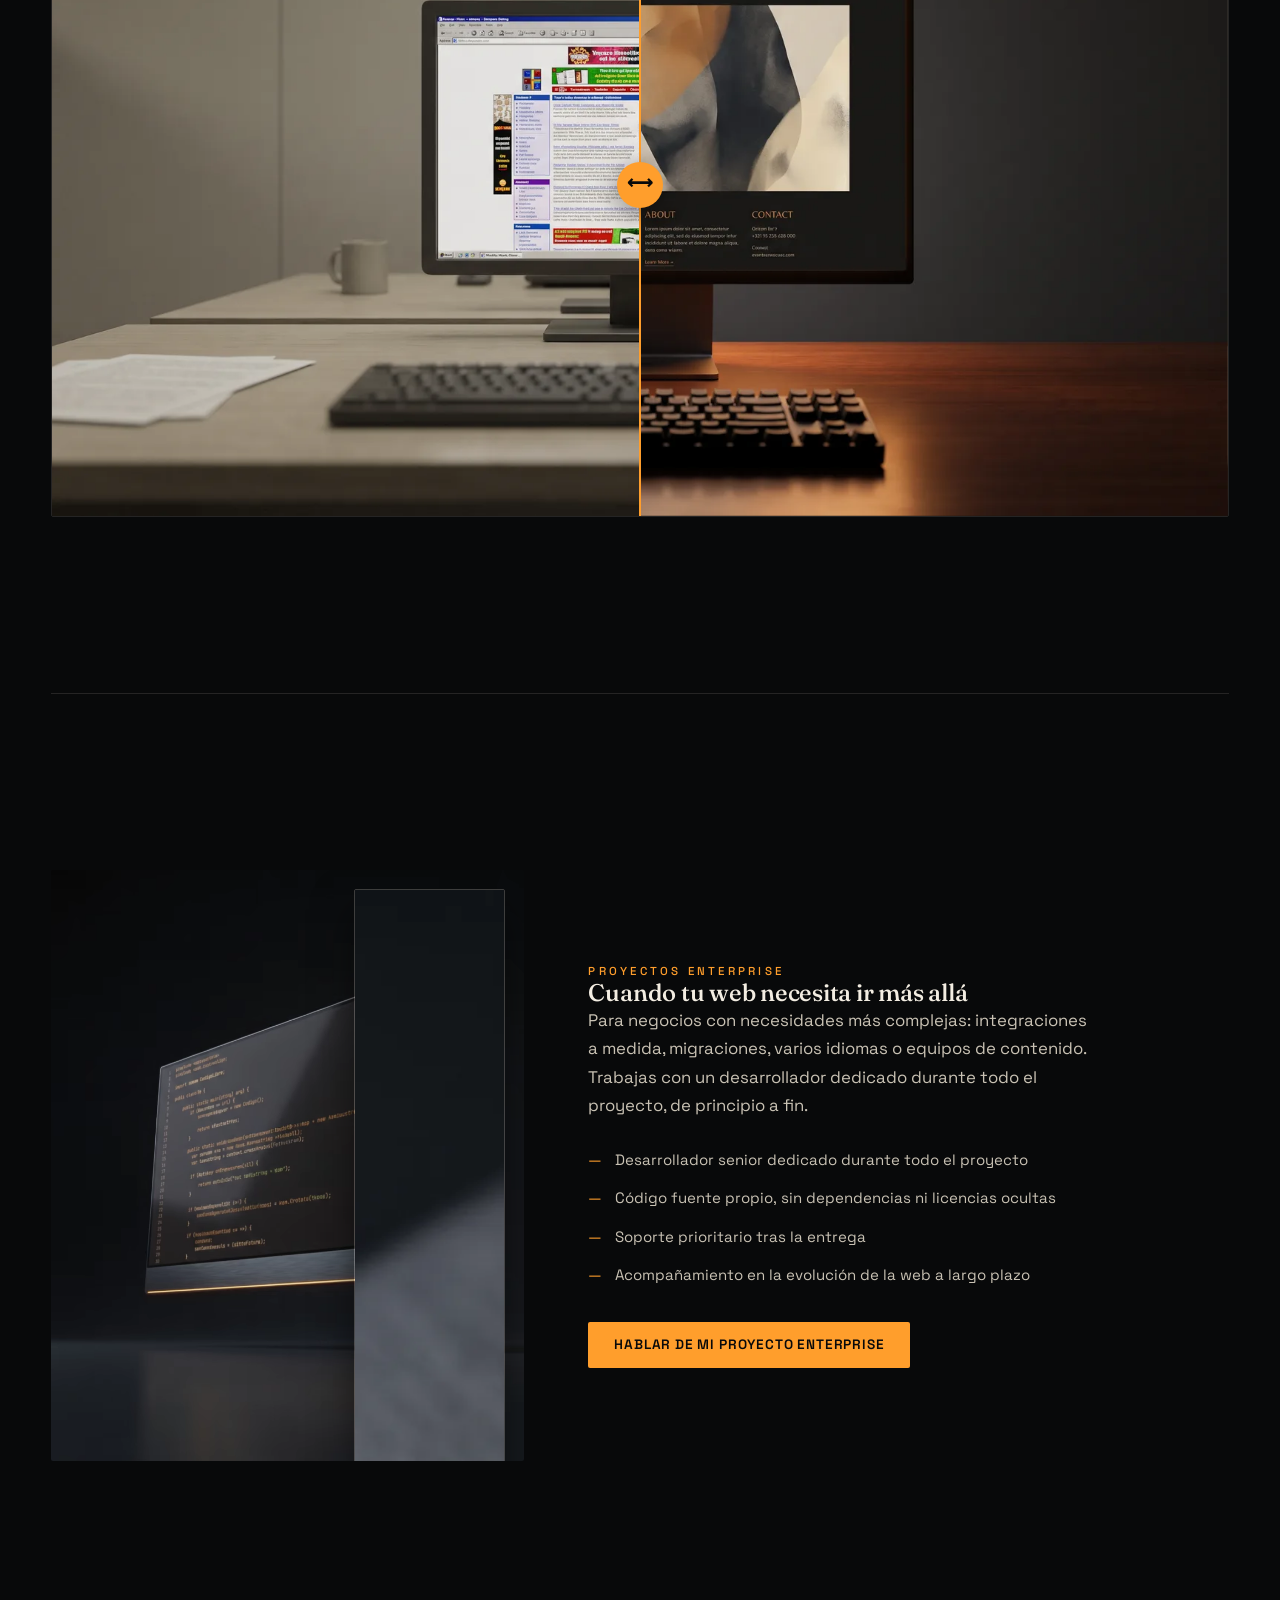
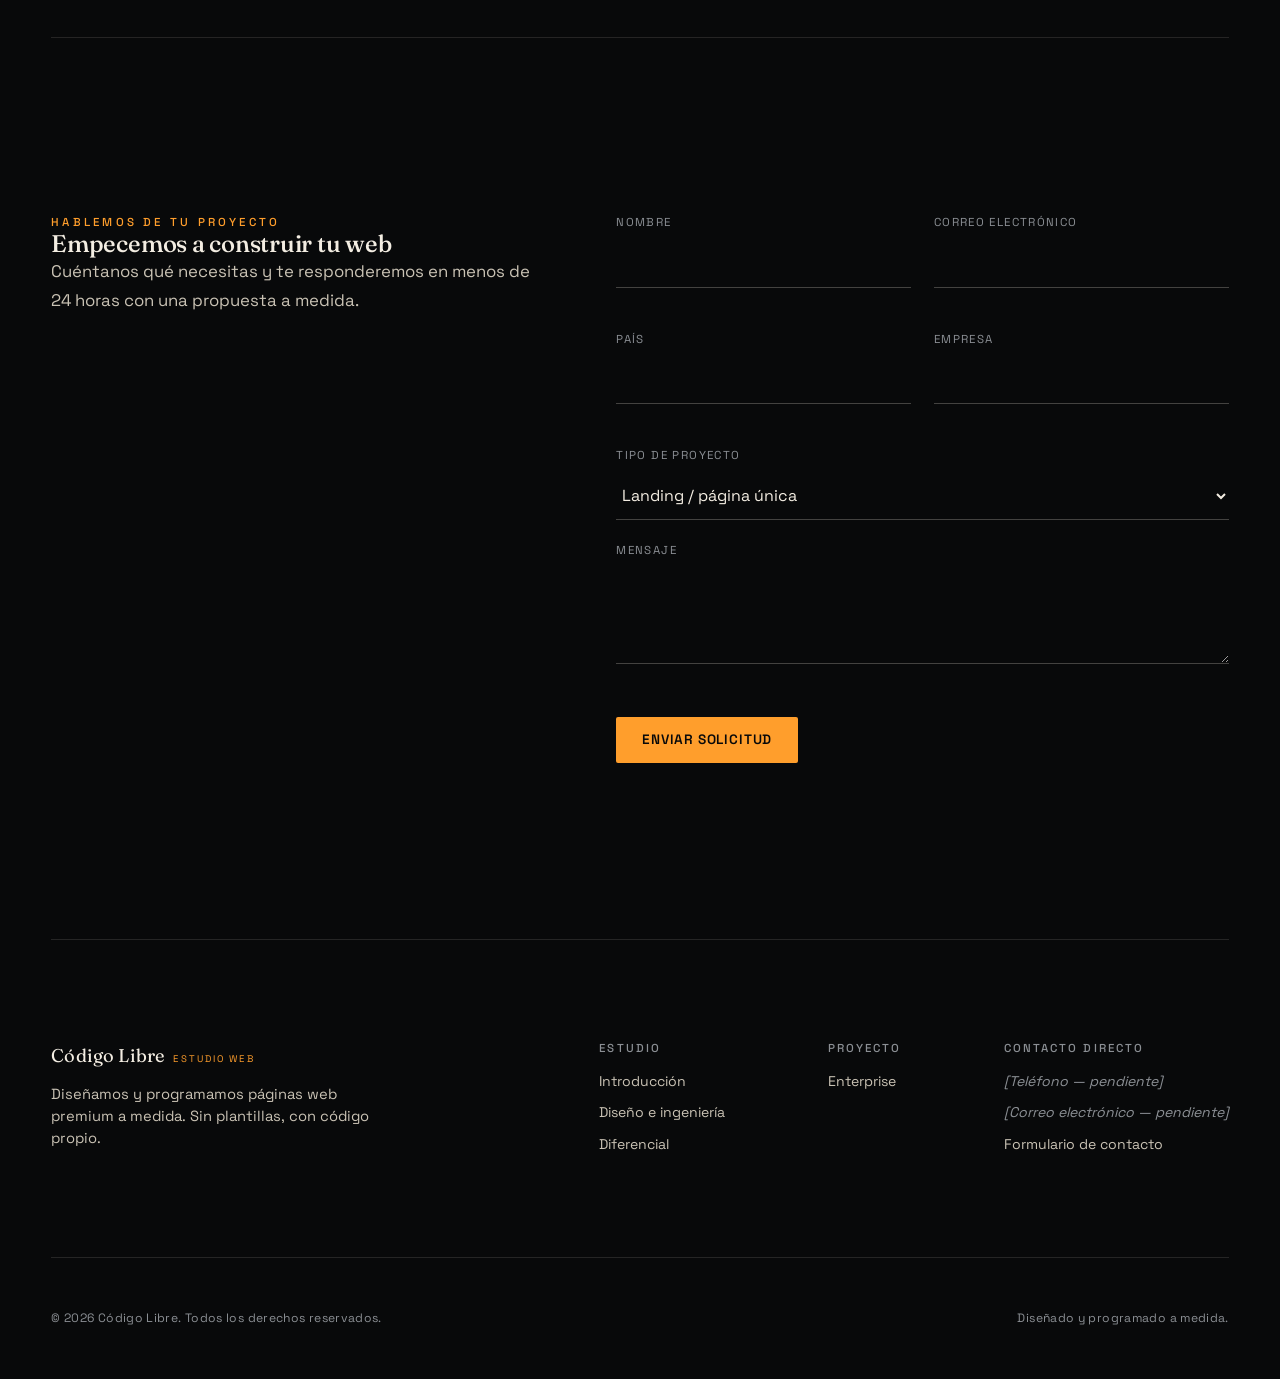
==== commit ce8da703: "Initial commit: Codigo Libre marketing site Static HTML/CSS/JS site with a GSAP scroll-scrubbed hero" ====
--- a/index.html
+++ b/index.html
@@ -1,453 +1,276 @@
-<!DOCTYPE html>
+<!doctype html>
 <html lang="es">
 <head>
-    <meta charset="UTF-8">
-    <meta name="viewport" content="width=device-width, initial-scale=1.0">
-    <title>Código Libre - Agencia de Inteligencia Artificial</title>
-    <link rel="stylesheet" href="styles.css">
-    <link rel="stylesheet" href="https://cdnjs.cloudflare.com/ajax/libs/font-awesome/6.4.0/css/all.min.css">
+<meta charset="UTF-8">
+<meta name="viewport" content="width=device-width, initial-scale=1, viewport-fit=cover">
+<title>Código Libre — Creamos la web que tu negocio merece</title>
+<meta name="description" content="Código Libre diseña y programa páginas web premium a medida: sin plantillas, con código propio, rendimiento y diseño editorial.">
+<meta name="theme-color" content="#08090a">
+
+<meta property="og:type" content="website">
+<meta property="og:title" content="Código Libre — Creamos la web que tu negocio merece">
+<meta property="og:description" content="Diseño y desarrollo web premium a medida. Sin plantillas, con código propio.">
+<meta property="og:image" content="assets/hero/images/hero-master.webp">
+
+<link rel="icon" type="image/svg+xml" href="assets/favicon.svg">
+
+<link rel="preconnect" href="https://fonts.googleapis.com">
+<link rel="preconnect" href="https://fonts.gstatic.com" crossorigin>
+<link rel="stylesheet" href="https://fonts.googleapis.com/css2?family=Fraunces:ital,wght@0,300;0,400;0,500;0,600;1,400&family=Space+Grotesk:wght@300;400;500;600;700&display=swap">
+
+<link rel="preload" as="video" href="assets/hero/video/hero-1080p.mp4" type="video/mp4">
+<link rel="preload" as="image" href="assets/hero/images/hero-poster.webp">
+
+<link rel="stylesheet" href="css/variables.css">
+<link rel="stylesheet" href="css/base.css">
+<link rel="stylesheet" href="css/layout.css">
+<link rel="stylesheet" href="css/hero.css">
+<link rel="stylesheet" href="css/components.css">
 </head>
 <body>
-    <!-- NAVBAR -->
-    <nav class="navbar">
-        <div class="navbar-container">
-            <div class="logo">
-                <span class="logo-text">Código Libre</span>
-            </div>
-            <ul class="nav-menu">
-                <li><a href="#inicio">Inicio</a></li>
-                <li><a href="#por-que-elegirnos">Por Qué Elegirnos</a></li>
-                <li><a href="#servicios">Servicios</a></li>
-                <li><a href="#proceso">Proceso</a></li>
-                <li><a href="#contacto">Contacto</a></li>
-                <li><a href="#privacidad" class="privacy-link modal-link">Política de Privacidad</a></li>
-                <li><a href="#aviso-legal" class="modal-link">Aviso Legal</a></li>
-            </ul>
-            <div class="hamburger">
-                <span></span>
-                <span></span>
-                <span></span>
-            </div>
+<a class="skip-link" href="#main">Saltar al contenido</a>
+
+<!-- ================= LOADER ================= -->
+<div id="loader" role="status" aria-live="polite">
+  <span class="loader-mark">Código Libre</span>
+  <div class="loader-bar"></div>
+  <span class="loader-pct">Cargando experiencia</span>
+</div>
+
+<!-- ================= HEADER ================= -->
+<header class="site-header" id="siteHeader">
+  <a href="#top" class="brand-mark">Código Libre <small>Estudio Web</small></a>
+  <button class="nav-toggle" id="navToggle" aria-expanded="false" aria-controls="mainNav" aria-label="Abrir menú de navegación">
+    <span></span><span></span><span></span>
+  </button>
+</header>
+<!-- rendered as a sibling of the header (not a child) so its position:fixed panel
+     is never trapped inside the header's backdrop-filter containing block -->
+<nav class="main-nav" id="mainNav" aria-label="Navegación principal">
+  <a href="#introduccion">Estudio</a>
+  <a href="#diseno">Diseño</a>
+  <a href="#diferencial">Diferencial</a>
+  <a href="#edicion-premium">Enterprise</a>
+  <a href="#contacto" class="btn btn-ghost">Hablemos</a>
+</nav>
+
+<main id="main">
+
+  <!-- ================= HERO ================= -->
+  <section id="top" class="hero-pin" aria-label="Presentación Código Libre">
+    <div class="hero-stage">
+      <div class="hero-media" id="heroMedia">
+        <video
+          id="heroVideo"
+          muted playsinline preload="auto"
+          poster="assets/hero/images/hero-poster.webp">
+          <source src="assets/hero/video/hero-1080p.webm" type="video/webm">
+          <source src="assets/hero/video/hero-1080p.mp4" type="video/mp4">
+        </video>
+        <img class="hero-fallback" id="heroFallback" src="assets/hero/images/hero-master.webp" alt="Pantalla Código Libre mostrando código convirtiéndose en una web terminada" hidden>
+        <div class="hero-grain" aria-hidden="true"></div>
+      </div>
+
+      <div class="hero-copy">
+        <p class="eyebrow" data-hero-el>Desarrollo web premium</p>
+        <h1 class="hero-brand" data-hero-el>Código Libre</h1>
+        <p class="hero-model" data-hero-el>Páginas web de autor, diseñadas y programadas a medida</p>
+        <p class="hero-line" data-hero-el>“Creamos la web que tu negocio merece”</p>
+      </div>
+
+      <div class="hero-scrollcue" id="scrollCue">Desplázate</div>
+      <div class="hero-loading-badge" id="heroLoadingBadge"><span class="dot"></span> Cargando vídeo</div>
+    </div>
+  </section>
+
+  <!-- ================= 1. INTRODUCCIÓN ================= -->
+  <section id="introduccion" class="section container">
+    <div class="section-head">
+      <p class="eyebrow">Introducción</p>
+      <h2>De la idea al código, sin plantillas</h2>
+      <p class="lede">En Código Libre diseñamos y programamos cada proyecto desde cero: sin plantillas genéricas, sin bloqueos de constructores visuales. Código propio, tuyo para siempre.</p>
+    </div>
+    <div class="stats-row">
+      <div class="stat"><b>100%</b><span>Código diseñado y programado a medida para cada proyecto</span></div>
+      <div class="stat"><b>0</b><span>Plantillas ni constructores visuales genéricos</span></div>
+      <div class="stat"><b>100%</b><span>Código fuente tuyo, sin dependencias ni licencias ocultas</span></div>
+    </div>
+  </section>
+
+  <!-- ================= 2. DISEÑO E INGENIERÍA ================= -->
+  <section id="diseno" class="section container">
+    <div class="split">
+      <div class="split-media frame">
+        <img src="assets/images/web/producto-3-4.webp" alt="Pantalla Código Libre, representación del sistema de diseño y arquitectura técnica del estudio" loading="lazy" width="1600" height="1986">
+        <span class="material-chip">Arquitectura técnica — Código Libre</span>
+        <img class="detail-inset" src="assets/images/web/material-macro.webp" alt="Detalle macro del acabado y los materiales de Código Libre" loading="lazy" width="1600" height="1986">
+      </div>
+      <div>
+        <p class="eyebrow">Diseño &amp; ingeniería</p>
+        <h2>Cada línea de código, una decisión de diseño</h2>
+        <p class="lede">Diseño y desarrollo van de la mano en cada proyecto: tipografía editorial, espaciado cuidado y una base técnica sólida que carga rápido y escala sin fricción.</p>
+        <div class="detail-list">
+          <div class="detail-item"><b>Frontend a medida</b><p>HTML semántico y CSS moderno, sin frameworks pesados innecesarios.</p></div>
+          <div class="detail-item"><b>Rendimiento</b><p>Core Web Vitals optimizados desde el primer commit.</p></div>
+          <div class="detail-item"><b>SEO técnico</b><p>Estructura, metadatos y velocidad pensados para posicionar.</p></div>
+          <div class="detail-item"><b>Hosting &amp; seguridad</b><p>Despliegue gestionado con buenas prácticas de seguridad.</p></div>
         </div>
-    </nav>
-
-    <!-- HERO SECTION -->
-    <section id="inicio" class="hero">
-        <div class="hero-content">
-            <h1 class="hero-title">IA que impulsa tu éxito</h1>
-            <p class="hero-tagline">Inteligencia Artificial al Alcance de Todos</p>
-            <div class="hero-buttons"></div>
+      </div>
+    </div>
+  </section>
+
+  <!-- ================= 3. CARACTERÍSTICA DIFERENCIAL ================= -->
+  <section id="diferencial" class="section container">
+    <div class="section-head">
+      <p class="eyebrow">Característica diferencial</p>
+      <h2>La diferencia se nota al primer vistazo</h2>
+      <p class="lede">Arrastra para comparar una web genérica de plantilla con una web diseñada y programada por Código Libre.</p>
+    </div>
+    <div class="comparator" id="comparator" role="slider" tabindex="0"
+         aria-label="Comparador antes y después" aria-valuemin="0" aria-valuemax="100" aria-valuenow="50">
+      <img class="before-layer" src="assets/images/web/antes-web.webp" alt="Web genérica de plantilla, con diseño desordenado y poco cuidado" loading="lazy">
+      <img class="after-layer" id="comparatorAfter" src="assets/images/web/despues-web.webp" alt="Web premium diseñada por Código Libre, editorial y minimalista" loading="lazy">
+      <span class="tag before">Antes</span>
+      <span class="tag after">Código Libre</span>
+      <div class="handle" id="comparatorHandle"></div>
+    </div>
+  </section>
+
+
+  <!-- ================= 6. PROYECTOS ENTERPRISE ================= -->
+  <section id="edicion-premium" class="section container">
+    <div class="premium-block">
+      <div class="premium-media">
+        <video class="loop-video" id="premiumLoopVideo" muted loop playsinline preload="metadata" poster="assets/images/web/premium-loop-poster.webp">
+          <source src="assets/hero/video/premium-loop.webm" type="video/webm">
+          <source src="assets/hero/video/premium-loop.mp4" type="video/mp4">
+        </video>
+        <img class="detail-inset" src="assets/images/web/material-macro.webp" alt="Detalle macro de materiales y acabados de Código Libre" loading="lazy" width="1600" height="1986">
+      </div>
+      <div>
+        <p class="eyebrow">Proyectos Enterprise</p>
+        <h2>Cuando tu web necesita ir más allá</h2>
+        <p class="lede">Para negocios con necesidades más complejas: integraciones a medida, migraciones, varios idiomas o equipos de contenido. Trabajas con un desarrollador dedicado durante todo el proyecto, de principio a fin.</p>
+        <ul class="benefit-list">
+          <li>Desarrollador senior dedicado durante todo el proyecto</li>
+          <li>Código fuente propio, sin dependencias ni licencias ocultas</li>
+          <li>Soporte prioritario tras la entrega</li>
+          <li>Acompañamiento en la evolución de la web a largo plazo</li>
+        </ul>
+        <div class="premium-cta">
+          <a href="#contacto" class="btn btn-primary">Hablar de mi proyecto Enterprise</a>
         </div>
-        <section id="seccion-comenzar" class="seccion-especial seccion-extra">
-            <div class="container">
-                <button class="close-section" aria-label="Cerrar">×</button>
-                <div class="especial-content">
-                    <h2 class="especial-title">🚀 Comienza Ahora</h2>
-                    <p class="especial-subtitle">Abre una zona especial para dar el primer paso en tu proyecto IA.</p>
-                    <div class="especial-features">
-                        <div class="feature-item">
-                            <div class="feature-icon">🧭</div>
-                            <h3>Planificación Exprés</h3>
-                            <p>Te guiamos desde la idea hasta el primer prototipo en tiempo récord.</p>
-                        </div>
-                        <div class="feature-item">
-                            <div class="feature-icon">⚙️</div>
-                            <h3>Implementación Inmediata</h3>
-                            <p>Configuramos soluciones inteligentes listas para probar desde el primer día.</p>
-                        </div>
-                        <div class="feature-item">
-                            <div class="feature-icon">📊</div>
-                            <h3>Resultados Claros</h3>
-                            <p>Medimos cada avance para que puedas ver el impacto real de la IA.</p>
-                        </div>
-                    </div>
-                </div>
-            </div>
-        </section>
-        <section id="seccion-conocer" class="seccion-especial seccion-extra">
-            <div class="container">
-                <button class="close-section" aria-label="Cerrar">×</button>
-                <div class="especial-content">
-                    <h2 class="especial-title">🔎 Conoce Más</h2>
-                    <p class="especial-subtitle">Descubre la forma en que trabajamos y los beneficios reales que ofrecemos.</p>
-                    <div class="especial-features">
-                        <div class="feature-item">
-                            <div class="feature-icon">🧠</div>
-                            <h3>Metodología Clara</h3>
-                            <p>Análisis, diseño y ejecución con foco en resultados medibles.</p>
-                        </div>
-                        <div class="feature-item">
-                            <div class="feature-icon">💡</div>
-                            <h3>Soluciones Personalizadas</h3>
-                            <p>Adaptamos la IA a tus necesidades y objetivos de negocio.</p>
-                        </div>
-                        <div class="feature-item">
-                            <div class="feature-icon">🏁</div>
-                            <h3>Entrega Segura</h3>
-                            <p>Cada proyecto se despliega con soporte y optimización continua.</p>
-                        </div>
-                    </div>
-                </div>
-            </div>
-        </section>
-        <div class="hero-background">
-            <div class="gradient-orb orb-1"></div>
-            <div class="gradient-orb orb-2"></div>
+      </div>
+    </div>
+  </section>
+
+  <!-- ================= FORMULARIO ================= -->
+  <section id="contacto" class="section container">
+    <div class="form-wrap">
+      <div>
+        <p class="eyebrow">Hablemos de tu proyecto</p>
+        <h2>Empecemos a construir tu web</h2>
+        <p class="lede">Cuéntanos qué necesitas y te responderemos en menos de 24 horas con una propuesta a medida.</p>
+      </div>
+
+      <form id="contactForm" novalidate>
+        <div class="form-grid">
+          <div class="field">
+            <label for="fName">Nombre</label>
+            <input type="text" id="fName" name="nombre" autocomplete="name" required>
+            <span class="field-error" id="err-fName"></span>
+          </div>
+          <div class="field">
+            <label for="fEmail">Correo electrónico</label>
+            <input type="email" id="fEmail" name="email" autocomplete="email" required>
+            <span class="field-error" id="err-fEmail"></span>
+          </div>
+          <div class="field">
+            <label for="fCountry">País</label>
+            <input type="text" id="fCountry" name="pais" autocomplete="country-name" required>
+            <span class="field-error" id="err-fCountry"></span>
+          </div>
+          <div class="field">
+            <label for="fCompany">Empresa</label>
+            <input type="text" id="fCompany" name="empresa" autocomplete="organization">
+            <span class="field-error" id="err-fCompany"></span>
+          </div>
+          <div class="field full">
+            <label for="fConfig">Tipo de proyecto</label>
+            <select id="fConfig" name="configuracion">
+              <option value="landing">Landing / página única</option>
+              <option value="corporativa">Web corporativa</option>
+              <option value="tienda">Tienda online</option>
+              <option value="premium">Edición premium / Enterprise</option>
+            </select>
+          </div>
+          <div class="field full">
+            <label for="fMessage">Mensaje</label>
+            <textarea id="fMessage" name="mensaje" required></textarea>
+            <span class="field-error" id="err-fMessage"></span>
+          </div>
+          <div class="form-submit-row">
+            <button type="submit" class="btn btn-primary">Enviar solicitud</button>
+            <span class="form-status" id="formStatus" role="status" aria-live="polite"></span>
+          </div>
         </div>
-    </section>
-
-    <!-- SECCIÓN ESPECIAL OCULTA -->
-    <section id="seccion-especial" class="seccion-especial">
-        <div class="container">
-            <div class="especial-content">
-                <h2 class="especial-title">🚀 Tecnología de Vanguardia</h2>
-                <p class="especial-subtitle">Descubre las últimas innovaciones en IA que transformarán tu negocio</p>
-                <div class="especial-features">
-                    <div class="feature-item">
-                        <div class="feature-icon">⚡</div>
-                        <h3>Procesamiento Ultra Rápido</h3>
-                        <p>Algoritmos optimizados para resultados en tiempo real</p>
-                    </div>
-                    <div class="feature-item">
-                        <div class="feature-icon">🎯</div>
-                        <h3>Precisión Inigualable</h3>
-                        <p>Exactitud del 99.9% en predicciones y análisis</p>
-                    </div>
-                    <div class="feature-item">
-                        <div class="feature-icon">🔒</div>
-                        <h3>Seguridad Máxima</h3>
-                        <p>Protección avanzada de datos y privacidad garantizada</p>
-                    </div>
-                    <div class="feature-item">
-                        <div class="feature-icon">🌐</div>
-                        <h3>Escalabilidad Global</h3>
-                        <p>Soluciones que crecen con tu negocio internacionalmente</p>
-                    </div>
-                </div>
-                <div class="especial-stats">
-                    <div class="stat">
-                        <div class="stat-number">500+</div>
-                        <div class="stat-label">Proyectos Completados</div>
-                    </div>
-                    <div class="stat">
-                        <div class="stat-number">98%</div>
-                        <div class="stat-label">Satisfacción Cliente</div>
-                    </div>
-                    <div class="stat">
-                        <div class="stat-number">24/7</div>
-                        <div class="stat-label">Soporte Técnico</div>
-                    </div>
-                </div>
-            </div>
-        </div>
-    </section>
-
-    <!-- POR QUÉ ELEGIRNOS SECTION -->
-    <section id="por-que-elegirnos" class="por-que-elegirnos">
-        <div class="container">
-            <h2 class="section-title">¿Por Qué Elegir Código Libre? 💡</h2>
-            <p class="section-subtitle">Somos líderes en innovación tecnológica con años de experiencia</p>
-            <div class="beneficios-grid">
-                <div class="beneficio-card">
-                    <div class="beneficio-icon">🏆</div>
-                    <h3>Experiencia Comprobada</h3>
-                    <p>Más de 5 años desarrollando soluciones de IA para empresas de todos los tamaños.</p>
-                </div>
-                <div class="beneficio-card">
-                    <div class="beneficio-icon">💰</div>
-                    <h3>ROI Garantizado</h3>
-                    <p>Nuestras soluciones generan un retorno de inversión promedio del 300% en el primer año.</p>
-                </div>
-                <div class="beneficio-card">
-                    <div class="beneficio-icon">🚀</div>
-                    <h3>Implementación Rápida</h3>
-                    <p>De la idea al resultado en menos de 30 días con nuestro equipo especializado.</p>
-                </div>
-                <div class="beneficio-card">
-                    <div class="beneficio-icon">🤝</div>
-                    <h3>Soporte Personalizado</h3>
-                    <p>Asesoramiento continuo y soporte técnico 24/7 para maximizar tus resultados.</p>
-                </div>
-                <div class="beneficio-card">
-                    <div class="beneficio-icon">🔬</div>
-                    <h3>Tecnología de Punta</h3>
-                    <p>Utilizamos las últimas tecnologías de IA, machine learning y deep learning.</p>
-                </div>
-                <div class="beneficio-card">
-                    <div class="beneficio-icon">🌍</div>
-                    <h3>Alcance Global</h3>
-                    <p>Soluciones escalables que funcionan en cualquier parte del mundo.</p>
-                </div>
-            </div>
-        </div>
-    </section>
-
-    <!-- NUESTRO PROCESO SECTION -->
-    <section id="proceso" class="proceso">
-        <div class="container">
-            <h2 class="section-title">Nuestro Proceso de Trabajo 🔄</h2>
-            <p class="section-subtitle">Metodología probada para resultados excepcionales</p>
-            <div class="proceso-timeline">
-                <div class="proceso-step">
-                    <div class="step-number">1</div>
-                    <div class="step-content">
-                        <h3>Consulta Inicial</h3>
-                        <p>Analizamos tus necesidades y objetivos específicos para diseñar la solución perfecta.</p>
-                    </div>
-                </div>
-                <div class="proceso-step">
-                    <div class="step-number">2</div>
-                    <div class="step-content">
-                        <h3>Diseño y Planificación</h3>
-                        <p>Desarrollamos un plan detallado con tecnologías y plazos realistas.</p>
-                    </div>
-                </div>
-                <div class="proceso-step">
-                    <div class="step-number">3</div>
-                    <div class="step-content">
-                        <h3>Desarrollo e Implementación</h3>
-                        <p>Construimos y desplegamos la solución con pruebas continuas de calidad.</p>
-                    </div>
-                </div>
-                <div class="proceso-step">
-                    <div class="step-number">4</div>
-                    <div class="step-content">
-                        <h3>Optimización y Soporte</h3>
-                        <p>Monitoreamos, optimizamos y proporcionamos soporte continuo para resultados óptimos.</p>
-                    </div>
-                </div>
-            </div>
-        </div>
-    </section>
-
-    <!-- SERVICIOS SECTION -->
-    <section id="servicios" class="servicios">
-        <div class="container">
-            <h2 class="section-title">Nuestros Servicios ✨</h2>
-            <div class="servicios-grid">
-                <div class="servicio-card">
-                    <div class="servicio-icon">
-                        <i class="fas fa-brain"></i>
-                    </div>
-                    <h3>Análisis Inteligente</h3>
-                    <p>Procesamiento avanzado de datos con machine learning para insights precisos y accionables.</p>
-                </div>
-                <div class="servicio-card">
-                    <div class="servicio-icon">
-                        <i class="fas fa-robot"></i>
-                    </div>
-                    <h3>Automatización IA</h3>
-                    <p>Automatiza procesos complejos y repetitivos con nuestros sistemas de IA personalizados.</p>
-                </div>
-                <div class="servicio-card">
-                    <div class="servicio-icon">
-                        <i class="fas fa-chart-line"></i>
-                    </div>
-                    <h3>Creación de Páginas Web</h3>
-                    <p>Diseñamos y desarrollamos sitios web modernos, responsivos y optimizados para tu marca con experiencia de usuario profesional.</p>
-                </div>
-                <div class="servicio-card">
-                    <div class="servicio-icon">
-                        <i class="fas fa-comments"></i>
-                    </div>
-                    <h3>Chatbots Inteligentes</h3>
-                    <p>Asistentes virtuales con procesamiento natural del lenguaje para atención al cliente 24/7.</p>
-                </div>
-                <div class="servicio-card">
-                    <div class="servicio-icon">
-                        <i class="fas fa-image"></i>
-                    </div>
-                    <h3>Generación de Imágenes</h3>
-                    <p>Crea imágenes profesionales y personalizadas con tecnología de generación de IA avanzada.</p>
-                </div>
-                <div class="servicio-card">
-                    <div class="servicio-icon">
-                        <i class="fas fa-shield-alt"></i>
-                    </div>
-                    <h3>Consultoría IA</h3>
-                    <p>Asesoramiento experto para implementar IA en tu negocio de manera segura y efectiva.</p>
-                </div>
-            </div>
-        </div>
-    </section>
-
-    <!-- CONTACTO SECTION -->
-    <section id="contacto" class="contacto">
-        <div class="container">
-            <h2 class="section-title">Ponte en Contacto</h2>
-            <div class="contacto-content">
-                <div class="contacto-info">
-                    <div class="info-item">
-                        <div class="info-icon">
-                            <i class="fas fa-envelope"></i>
-                        </div>
-                        <div>
-                            <h4>Email</h4>
-                            <p>codigolibreESP@gmail.com</p>
-                        </div>
-                    </div>
-                    <div class="info-item">
-                        <div class="info-icon">
-                            <i class="fas fa-phone"></i>
-                        </div>
-                        <div>
-                            <h4>Teléfono</h4>
-                            <p>+34 665 59 46 51</p>
-                            <a href="https://wa.me/34665594651?text=Hola,%20quiero%20informaci%C3%B3n%20sobre%20vuestros%20servicios" 
-                               target="_blank"
-                               style="display:inline-block; margin-top:8px; background-color:#25D366; color:white; padding:8px 18px; border-radius:20px; text-decoration:none; font-weight:bold; font-size:14px;">
-                              💬 Escríbenos por WhatsApp
-                            </a>
-                        </div>
-                    </div>
-                    <div class="info-item">
-                        <div class="info-icon">
-                            <i class="fas fa-map-marker-alt"></i>
-                        </div>
-                        <div>
-                            <h4>Ubicación</h4>
-                            <p>Valladolid, Valladolid</p>
-                        </div>
-                    </div>
-                </div>
-                <form class="contacto-form">
-                    <input type="text" placeholder="Tu Nombre" required>
-                    <input type="email" placeholder="Tu Email" required>
-                    <textarea placeholder="Tu Mensaje" rows="6" required></textarea>
-                    <button type="submit" class="btn btn-primary">Enviar Mensaje</button>
-
-                    <div class="rgpd-consent" style="margin-top:10px;">
-                        <label style="font-size:0.95rem;color:#e0e0e0;">
-                            <input type="checkbox" id="rgpd-consent" name="rgpd-consent" style="margin-right:8px;" required>
-                            He leído y acepto la <a href="#privacidad" class="modal-link" style="color:#39ff14; text-decoration:underline;">Política de Privacidad</a>.
-                        </label>
-                    </div>
-                </form>
-            </div>
-        </div>
-    </section>
-
-    <!-- PRIVACY MODAL -->
-    <div id="privacidad" class="modal">
-        <div class="modal-content">
-            <span class="close">&times;</span>
-            <h2>Política de Privacidad</h2>
-            <div class="privacy-content">
-                <h3>1. Introducción</h3>
-                <p>En Código Libre, nos comprometemos a proteger tu privacidad. Esta política describe cómo recopilamos, utilizamos y protegemos tus datos personales.</p>
-
-                <h3>2. Responsable del tratamiento</h3>
-                <p>Áyax Rica Cardeñosa — NIF 71324469c — Callejon de la alcholera numero 24, 470xx Valladolid (Valladolid) — Email: codigolibreESP@gmail.com</p>
-
-                <h3>3. Datos que Recopilamos</h3>
-                <p>Recopilamos la información que nos facilitas voluntariamente a través del formulario de contacto (nombre, correo electrónico y mensaje) y cualquier otro dato que decidas proporcionarnos.</p>
-
-                <h3>4. Base legal del tratamiento</h3>
-                <p>La base legal para el tratamiento de los datos es el consentimiento explícito del usuario, otorgado al marcar la casilla y enviar el formulario de contacto.</p>
-
-                <h3>5. Finalidad</h3>
-                <p>Los datos se emplean exclusivamente para responder a las consultas recibidas y prestar la información solicitada.</p>
-
-                <h3>6. Plazo de conservación</h3>
-                <p>Los datos se conservarán mientras exista una relación con el interesado o hasta que éste solicite su supresión, limitación u oposición al tratamiento, según proceda.</p>
-
-                <h3>7. Derechos</h3>
-                <p>Podrás ejercer en cualquier momento los derechos de acceso, rectificación, supresión, oposición, limitación del tratamiento y portabilidad dirigiéndote por escrito a codigolibreESP@gmail.com. Si lo deseas, podemos facilitarte el formulario tipo para el ejercicio de derechos.</p>
-
-                <h3>8. Reclamación</h3>
-                <p>Si consideras que tus derechos no han sido atendidos correctamente, puedes presentar una reclamación ante la Agencia Española de Protección de Datos (AEPD): <a href="https://www.aepd.es/" target="_blank" rel="noopener">www.aepd.es</a>.</p>
-
-                <h3>9. Cookies</h3>
-                <p>Utilizamos cookies para mejorar tu experiencia. Para más detalles y cómo gestionarlas, consulta nuestra <a href="#cookies" class="modal-link">Política de Cookies</a>.</p>
-
-                <h3>10. Cambios en la Política</h3>
-                <p>Nos reservamos el derecho de actualizar esta política. Te notificaremos de cambios significativos mediante los canales habituales.</p>
-            </div>
-        </div>
-    </div>
-
-    <!-- AVISO LEGAL MODAL -->
-    <div id="aviso-legal" class="modal">
-        <div class="modal-content">
-            <span class="close">&times;</span>
-            <h2>Aviso Legal</h2>
-            <p><strong>Titular:</strong> Áyax Rica Cardeñosa</p>
-            <p><strong>NIF:</strong> 71324469c</p>
-            <p><strong>Domicilio:</strong> Callejon de la alcholera numero 24, 470xx Valladolid (Valladolid)</p>
-            <p><strong>Nombre comercial:</strong> Código Libre</p>
-            <p><strong>Email:</strong> codigolibreESP@gmail.com</p>
-            <p><strong>Teléfono:</strong> +34 665 59 46 51</p>
-            <p><strong>Actividad:</strong> servicios de inteligencia artificial y consultoría</p>
-            <h3>Información legal</h3>
-            <p>De conformidad con la Ley 34/2002, de servicios de la sociedad de la información y de comercio electrónico (LSSI-CE), el presente sitio web proporciona la información identificativa del prestador del servicio. Todos los contenidos del sitio web (textos, diseños, imágenes, código) están protegidos por la normativa de propiedad intelectual y su uso no autorizado queda prohibido salvo consentimiento expreso.</p>
-            <button class="modal-close btn btn-secondary" style="margin-top:12px;">Cerrar</button>
-        </div>
-    </div>
-
-    <!-- COOKIES POLICY MODAL -->
-    <div id="cookies" class="modal">
-        <div class="modal-content">
-            <span class="close">&times;</span>
-            <h2>Política de Cookies</h2>
-            <p>Este sitio utiliza cookies para mejorar la experiencia del usuario. Solo se cargarán cookies no esenciales (analítica, terceros) con el consentimiento explícito del usuario.</p>
-            <h3>Tipos de cookies</h3>
-            <ul>
-                <li><strong>Cookies estrictamente necesarias:</strong> necesarias para el funcionamiento del sitio.</li>
-                <li><strong>Cookies no esenciales:</strong> analítica y terceros (se cargarán solo si aceptas).</li>
-            </ul>
-            <button class="modal-close btn btn-secondary" style="margin-top:12px;">Cerrar</button>
-        </div>
-    </div>
-
-    <!-- COOKIE BANNER -->
-    <div id="cookie-banner" class="cookie-banner" style="display:none;">
-      <div style="max-width:1200px;margin:0 auto;padding:12px 20px;display:flex;align-items:center;justify-content:space-between;gap:12px;">
-        <div style="color:#e0e0e0;">Usamos cookies para optimizar tu experiencia. Puedes aceptar o configurar tus preferencias.</div>
-        <div style="display:flex;gap:8px;">
-          <button id="cookie-accept" class="btn btn-primary">Aceptar</button>
-          <button id="cookie-reject" class="btn btn-secondary">Rechazar</button>
-          <button id="cookie-config" class="btn btn-secondary">Configurar</button>
-        </div>
-      </div>
-    </div>
-
-    <!-- FOOTER -->
-    <footer class="footer">
-        <div class="container">
-            <div class="footer-content">
-                <div class="footer-section">
-                    <h4>Código Libre</h4>
-                    <p>Innovación en Inteligencia Artificial</p>
-                </div>
-                <div class="footer-section">
-                    <h4>Enlaces Rápidos</h4>
-                    <ul>
-                        <li><a href="#inicio">Inicio</a></li>
-                        <li><a href="#por-que-elegirnos">Por Qué Elegirnos</a></li>
-                        <li><a href="#servicios">Servicios</a></li>
-                        <li><a href="#proceso">Proceso</a></li>
-                        <li><a href="#contacto">Contacto</a></li>
-                        <li><a href="#privacidad" class="modal-link">Política de Privacidad</a></li>
-                        <li><a href="#cookies" class="modal-link">Política de Cookies</a></li>
-                        <li><a href="#aviso-legal" class="modal-link">Aviso Legal</a></li>
-                    </ul>
-                </div>
-                <div class="footer-section">
-                    <h4>Síguenos</h4>
-                    <div class="social-links">
-                        <a href="#"><i class="fab fa-linkedin"></i></a>
-                        <a href="#"><i class="fab fa-twitter"></i></a>
-                        <a href="#"><i class="fab fa-github"></i></a>
-                        <a href="#"><i class="fab fa-facebook"></i></a>
-                    </div>
-                </div>
-            </div>
-            <div class="footer-bottom">
-                <p>&copy; 2026 Código Libre. Todos los derechos reservados.</p>
-            </div>
-        </div>
-    </footer>
-    <script src="script.js"></script>
-    <script src="//code.tidio.co/7kkzdsodllkx4kdfnkmp0aoyjegyzuwo.js" async></script>
+      </form>
+    </div>
+  </section>
+
+</main>
+
+<!-- ================= FOOTER ================= -->
+<footer class="site-footer container">
+  <div class="footer-top">
+    <div class="footer-brand">
+      <a href="#top" class="brand-mark">Código Libre <small>Estudio Web</small></a>
+      <p>Diseñamos y programamos páginas web premium a medida. Sin plantillas, con código propio.</p>
+    </div>
+    <div class="footer-links">
+      <div>
+        <h4>Estudio</h4>
+        <ul>
+          <li><a href="#introduccion">Introducción</a></li>
+          <li><a href="#diseno">Diseño e ingeniería</a></li>
+          <li><a href="#diferencial">Diferencial</a></li>
+        </ul>
+      </div>
+      <div>
+        <h4>Proyecto</h4>
+        <ul>
+          <li><a href="#edicion-premium">Enterprise</a></li>
+        </ul>
+      </div>
+      <div>
+        <h4>Contacto directo</h4>
+        <!--
+          Pendiente de completar: sustituye el texto y añade el href real, por ejemplo:
+          <a href="tel:+34600000000">+34 600 00 00 00</a>
+          <a href="mailto:hola@tudominio.com">hola@tudominio.com</a>
+        -->
+        <ul>
+          <li id="footerPhone">[Teléfono — pendiente]</li>
+          <li id="footerEmail">[Correo electrónico — pendiente]</li>
+          <li><a href="#contacto">Formulario de contacto</a></li>
+        </ul>
+      </div>
+    </div>
+  </div>
+  <div class="footer-bottom">
+    <span>© <span id="year"></span> Código Libre. Todos los derechos reservados.</span>
+    <span>Diseñado y programado a medida.</span>
+  </div>
+</footer>
+
+<script src="js/vendor/gsap.min.js" onerror="this.onerror=null;document.write('&lt;script src=&quot;https://cdnjs.cloudflare.com/ajax/libs/gsap/3.12.5/gsap.min.js&quot;&gt;&lt;\/script&gt;')"></script>
+<script src="js/vendor/scrolltrigger.min.js" onerror="this.onerror=null;document.write('&lt;script src=&quot;https://cdnjs.cloudflare.com/ajax/libs/gsap/3.12.5/ScrollTrigger.min.js&quot;&gt;&lt;\/script&gt;')"></script>
+<script src="js/vendor/lenis.min.js" onerror="this.onerror=null;document.write('&lt;script src=&quot;https://unpkg.com/lenis@1.1.14/dist/lenis.min.js&quot;&gt;&lt;\/script&gt;')"></script>
+
+<script src="js/main.js"></script>
+<script src="js/hero-scroll.js"></script>
+<script src="js/comparator.js"></script>
+<script src="js/premium-loop.js"></script>
+<script src="js/form.js"></script>
 </body>
 </html>
--- a/css/variables.css
+++ b/css/variables.css
@@ -0,0 +1,39 @@
+:root{
+  /* paleta */
+  --c-black:#08090a;
+  --c-charcoal:#111315;
+  --c-graphite:#1c1f22;
+  --c-graphite-2:#2a2e32;
+  --c-ivory:#f3ede2;
+  --c-ivory-dim:#c9c2b4;
+  --c-metal:#8b8f94;
+  --c-amber:#ff9e2c;
+  --c-amber-dim:#c97b1f;
+  --c-amber-glow:rgba(255,158,44,.35);
+
+  /* tipografia */
+  --f-serif:'Fraunces', Georgia, 'Times New Roman', serif;
+  --f-sans:'Space Grotesk', 'Helvetica Neue', Arial, sans-serif;
+
+  /* espaciado */
+  --gap-xxs: .4rem;
+  --gap-xs: .8rem;
+  --gap-sm: 1.6rem;
+  --gap-md: 3.2rem;
+  --gap-lg: 6.4rem;
+  --gap-xl: 11rem;
+
+  /* motion */
+  --ease-premium: cubic-bezier(.16,.84,.32,1);
+  --dur-md: .8s;
+
+  --radius-sm: 2px;
+  --border-hair: 1px solid rgba(243,237,226,.12);
+}
+
+@media (max-width: 720px){
+  :root{
+    --gap-lg: 4rem;
+    --gap-xl: 6rem;
+  }
+}
--- a/css/base.css
+++ b/css/base.css
@@ -0,0 +1,67 @@
+*,*::before,*::after{box-sizing:border-box;margin:0;padding:0}
+html{scroll-behavior:auto;-webkit-text-size-adjust:100%}
+html.no-js .lenis-smooth{scroll-behavior:auto}
+body{
+  background:var(--c-black);
+  color:var(--c-ivory);
+  font-family:var(--f-sans);
+  font-weight:400;
+  line-height:1.5;
+  overflow-x:hidden;
+  min-height:100vh;
+}
+img,video{max-width:100%;display:block}
+a{color:inherit;text-decoration:none}
+button{font:inherit;color:inherit;background:none;border:none;cursor:pointer}
+input,select,textarea{font:inherit;color:inherit}
+ul{list-style:none}
+
+h1,h2,h3,h4{font-family:var(--f-serif);font-weight:500;letter-spacing:-.01em;line-height:1.08}
+.eyebrow{
+  font-family:var(--f-sans);
+  font-size:.72rem;
+  letter-spacing:.28em;
+  text-transform:uppercase;
+  color:var(--c-amber);
+  font-weight:500;
+}
+.lede{color:var(--c-ivory-dim);font-size:1.05rem;line-height:1.7;max-width:46ch}
+
+.container{width:min(1320px,92vw);margin-inline:auto}
+.section{position:relative;padding-block:var(--gap-xl);border-top:var(--border-hair)}
+.section-head{display:flex;flex-direction:column;gap:var(--gap-sm);margin-bottom:var(--gap-lg);max-width:60ch}
+.section-head h2{font-size:clamp(2rem,4vw,3.4rem)}
+
+.btn{
+  display:inline-flex;align-items:center;gap:.6em;
+  padding:.95em 1.9em;
+  font-family:var(--f-sans);
+  font-size:.85rem;
+  letter-spacing:.06em;
+  text-transform:uppercase;
+  border-radius:var(--radius-sm);
+  transition:transform .5s var(--ease-premium), background .4s, border-color .4s, color .4s;
+}
+.btn-primary{background:var(--c-amber);color:var(--c-black);font-weight:600}
+.btn-primary:hover{transform:translateY(-2px);background:#ffb14f}
+.btn-ghost{border:1px solid rgba(243,237,226,.28);color:var(--c-ivory)}
+.btn-ghost:hover{border-color:var(--c-amber);color:var(--c-amber)}
+
+:focus-visible{outline:2px solid var(--c-amber);outline-offset:3px}
+
+.visually-hidden{
+  position:absolute!important;width:1px;height:1px;padding:0;margin:-1px;
+  overflow:hidden;clip:rect(0,0,0,0);white-space:nowrap;border:0;
+}
+
+.skip-link{
+  position:fixed;top:-100%;left:1rem;z-index:999;
+  background:var(--c-amber);color:var(--c-black);
+  padding:.8em 1.4em;border-radius:var(--radius-sm);font-weight:600;
+  transition:top .3s var(--ease-premium);
+}
+.skip-link:focus{top:1rem}
+
+@media (prefers-reduced-motion: reduce){
+  *{animation-duration:.001ms!important;animation-iteration-count:1!important;transition-duration:.001ms!important;scroll-behavior:auto!important}
+}
--- a/css/layout.css
+++ b/css/layout.css
@@ -0,0 +1,99 @@
+/* ---------- loader ---------- */
+#loader{
+  position:fixed;inset:0;z-index:1000;
+  background:var(--c-black);
+  display:flex;flex-direction:column;align-items:center;justify-content:center;gap:1.4rem;
+  transition:opacity .9s var(--ease-premium), visibility .9s var(--ease-premium);
+}
+#loader.is-hidden{opacity:0;visibility:hidden;pointer-events:none}
+#loader .loader-mark{
+  font-family:var(--f-serif);font-size:1.6rem;letter-spacing:.02em;color:var(--c-ivory);
+}
+#loader .loader-bar{
+  width:min(220px,50vw);height:1px;background:rgba(243,237,226,.15);position:relative;overflow:hidden;
+}
+#loader .loader-bar::after{
+  content:'';position:absolute;inset:0;width:40%;background:var(--c-amber);
+  animation:loaderSweep 1.2s ease-in-out infinite;
+}
+@keyframes loaderSweep{
+  0%{transform:translateX(-120%)}
+  100%{transform:translateX(340%)}
+}
+#loader .loader-pct{font-size:.7rem;letter-spacing:.2em;color:var(--c-metal);text-transform:uppercase}
+
+/* ---------- header ---------- */
+.site-header{
+  position:fixed;top:0;left:0;right:0;z-index:200;
+  display:flex;align-items:center;justify-content:space-between;
+  padding:1.4rem clamp(1.2rem,4vw,3rem);
+  background:linear-gradient(to bottom, rgba(8,9,10,.75), transparent);
+  transition:background .5s var(--ease-premium), backdrop-filter .5s;
+}
+.site-header.is-scrolled{
+  background:rgba(8,9,10,.82);
+  backdrop-filter:blur(10px);
+  border-bottom:var(--border-hair);
+}
+.brand-mark{
+  font-family:var(--f-serif);font-size:1.15rem;letter-spacing:.01em;
+  display:flex;align-items:baseline;gap:.5rem;
+}
+.brand-mark small{
+  font-family:var(--f-sans);font-size:.6rem;letter-spacing:.22em;color:var(--c-amber);
+  text-transform:uppercase;
+}
+.main-nav{
+  position:fixed;top:0;right:clamp(1.2rem,4vw,3rem);z-index:201;
+  display:flex;align-items:center;gap:clamp(1.4rem,2.4vw,2.6rem);
+  padding-block:1.4rem;
+}
+.main-nav a{
+  font-size:.78rem;letter-spacing:.05em;text-transform:uppercase;color:var(--c-ivory-dim);
+  transition:color .3s;position:relative;
+}
+.main-nav a:hover,.main-nav a:focus-visible{color:var(--c-amber)}
+.nav-toggle{display:none;flex-direction:column;gap:5px;width:28px;z-index:210}
+.nav-toggle span{height:1px;background:var(--c-ivory);width:100%;transition:transform .35s var(--ease-premium),opacity .35s}
+
+/* ---------- footer ---------- */
+.site-footer{
+  border-top:var(--border-hair);
+  padding-block:var(--gap-lg) var(--gap-md);
+}
+.footer-top{
+  display:flex;justify-content:space-between;flex-wrap:wrap;gap:var(--gap-lg);
+  padding-bottom:var(--gap-lg);
+}
+.footer-brand p{color:var(--c-ivory-dim);max-width:36ch;margin-top:.8rem;font-size:.92rem}
+.footer-links{display:flex;gap:var(--gap-lg);flex-wrap:wrap}
+.footer-links h4{font-family:var(--f-sans);font-size:.72rem;letter-spacing:.18em;text-transform:uppercase;color:var(--c-metal);margin-bottom:1rem;font-weight:500}
+.footer-links ul{display:flex;flex-direction:column;gap:.65rem}
+.footer-links a{font-size:.88rem;color:var(--c-ivory-dim);transition:color .3s}
+.footer-links a:hover{color:var(--c-amber)}
+.footer-links li{font-size:.88rem;color:var(--c-ivory-dim)}
+.footer-links li[id]{font-style:italic;color:var(--c-metal)}
+.footer-bottom{
+  display:flex;justify-content:space-between;flex-wrap:wrap;gap:.8rem;
+  padding-top:var(--gap-md);border-top:var(--border-hair);
+  font-size:.76rem;color:var(--c-metal);letter-spacing:.03em;
+}
+
+@media (max-width:860px){
+  .main-nav{
+    position:fixed;inset:0 0 0 30%;
+    background:var(--c-charcoal);
+    flex-direction:column;justify-content:center;align-items:flex-start;
+    padding:2rem clamp(1.5rem,6vw,3rem);
+    gap:1.6rem;
+    transform:translateX(var(--nav-x, 100%));
+    transition:transform .5s var(--ease-premium);
+    border-left:var(--border-hair);
+  }
+  .main-nav a{font-size:1.1rem}
+  .nav-toggle{display:flex}
+  .nav-toggle.is-open span:nth-child(1){transform:translateY(6px) rotate(45deg)}
+  .nav-toggle.is-open span:nth-child(2){opacity:0}
+  .nav-toggle.is-open span:nth-child(3){transform:translateY(-6px) rotate(-45deg)}
+  .footer-top{flex-direction:column;gap:var(--gap-md)}
+}
--- a/css/hero.css
+++ b/css/hero.css
@@ -0,0 +1,102 @@
+.hero-pin{
+  position:relative;
+  height:420vh; /* scroll distance to scrub the whole clip */
+}
+.hero-stage{
+  position:sticky;top:0;left:0;
+  height:100vh;width:100%;
+  overflow:hidden;
+  background:var(--c-black);
+  display:flex;align-items:center;justify-content:center;
+}
+.hero-media{
+  position:absolute;inset:0;width:100%;height:100%;
+}
+.hero-media video,
+.hero-media img.hero-fallback{
+  position:absolute;inset:0;
+  width:100%;height:100%;
+  object-fit:cover;
+  object-position:center;
+}
+.hero-media::after{
+  content:'';position:absolute;inset:0;
+  background:
+    linear-gradient(to bottom, rgba(8,9,10,.55) 0%, rgba(8,9,10,.05) 30%, rgba(8,9,10,.15) 60%, rgba(8,9,10,.85) 100%);
+  pointer-events:none;
+}
+.hero-grain{
+  position:absolute;inset:0;pointer-events:none;mix-blend-mode:overlay;opacity:.5;
+  background-image:url("data:image/svg+xml,%3Csvg xmlns='http://www.w3.org/2000/svg' width='120' height='120'%3E%3Cfilter id='n'%3E%3CfeTurbulence type='fractalNoise' baseFrequency='0.85' numOctaves='2' stitchTiles='stitch'/%3E%3C/filter%3E%3Crect width='100%25' height='100%25' filter='url(%23n)'/%3E%3C/svg%3E");
+  background-size:160px;
+}
+.hero-copy{
+  position:relative;z-index:5;
+  width:min(1320px,92vw);margin-inline:auto;
+  height:100%;
+  display:flex;flex-direction:column;justify-content:center;
+  pointer-events:none;
+}
+.js .hero-copy .eyebrow{opacity:0;transform:translateY(14px)}
+.hero-brand{
+  font-family:var(--f-serif);
+  font-size:clamp(3rem,9vw,7.5rem);
+  color:var(--c-ivory);
+  line-height:.94;
+  mix-blend-mode:normal;
+}
+.js .hero-brand{opacity:0;transform:translateY(28px)}
+.hero-model{
+  font-family:var(--f-sans);
+  font-size:clamp(.85rem,1.4vw,1.05rem);
+  letter-spacing:.14em;
+  text-transform:uppercase;
+  color:var(--c-amber);
+  margin-top:1.1rem;
+}
+.js .hero-model{opacity:0;transform:translateY(20px)}
+.hero-line{
+  margin-top:2.2rem;
+  font-family:var(--f-serif);
+  font-style:italic;
+  font-size:clamp(1.15rem,2.4vw,1.9rem);
+  color:var(--c-ivory-dim);
+  max-width:20ch;
+}
+.js .hero-line{opacity:0;transform:translateY(20px);
+}
+.hero-scrollcue{
+  position:absolute;bottom:2.6rem;left:50%;transform:translateX(-50%);
+  display:flex;flex-direction:column;align-items:center;gap:.6rem;
+  font-size:.68rem;letter-spacing:.24em;text-transform:uppercase;color:var(--c-ivory-dim);
+  opacity:0;z-index:5;
+}
+.hero-scrollcue::after{
+  content:'';width:1px;height:34px;background:linear-gradient(var(--c-amber),transparent);
+  animation:scrollcue 2s ease-in-out infinite;
+}
+@keyframes scrollcue{
+  0%{transform:scaleY(0);transform-origin:top}
+  50%{transform:scaleY(1);transform-origin:top}
+  50.01%{transform-origin:bottom}
+  100%{transform:scaleY(0);transform-origin:bottom}
+}
+
+.hero-loading-badge{
+  position:absolute;bottom:2.4rem;right:clamp(1.2rem,4vw,3rem);z-index:5;
+  font-size:.68rem;letter-spacing:.16em;text-transform:uppercase;color:var(--c-metal);
+  display:flex;align-items:center;gap:.5rem;
+}
+.hero-loading-badge .dot{width:6px;height:6px;border-radius:50%;background:var(--c-amber);animation:pulseDot 1.4s ease-in-out infinite}
+@keyframes pulseDot{0%,100%{opacity:.25}50%{opacity:1}}
+
+@media (max-width:720px){
+  .hero-pin{height:320vh}
+  .hero-line{max-width:16ch}
+}
+
+@media (prefers-reduced-motion: reduce){
+  .hero-pin{height:auto}
+  .hero-stage{position:relative;height:100svh}
+  .hero-scrollcue::after{animation:none;height:20px}
+}
--- a/css/components.css
+++ b/css/components.css
@@ -0,0 +1,99 @@
+/* ---------- intro stats ---------- */
+.stats-row{display:grid;grid-template-columns:repeat(3,1fr);gap:var(--gap-md);margin-top:var(--gap-lg)}
+.stat{border-top:1px solid rgba(243,237,226,.18);padding-top:1.4rem}
+.stat b{display:block;font-family:var(--f-serif);font-size:clamp(2.1rem,3.4vw,3rem);color:var(--c-amber);font-weight:500}
+.stat span{display:block;margin-top:.5rem;color:var(--c-ivory-dim);font-size:.88rem;max-width:22ch}
+
+/* ---------- media + text split ---------- */
+.split{display:grid;grid-template-columns:1.05fr .95fr;gap:clamp(2rem,5vw,5rem);align-items:center}
+.split.reverse{grid-template-columns:.95fr 1.05fr}
+.split.reverse .split-media{order:2}
+.split-media{position:relative;border-radius:var(--radius-sm);overflow:hidden}
+.split-media img{width:100%;height:auto;display:block}
+.split-media.frame::before{
+  content:'';position:absolute;inset:0;border:1px solid rgba(243,237,226,.14);pointer-events:none;
+}
+.detail-list{display:flex;flex-direction:column;gap:1.4rem;margin-top:2.2rem}
+.detail-item{display:grid;grid-template-columns:auto 1fr;gap:1rem;border-top:var(--border-hair);padding-top:1.2rem}
+.detail-item b{font-family:var(--f-sans);font-size:.78rem;letter-spacing:.06em;color:var(--c-amber);text-transform:uppercase}
+.detail-item p{color:var(--c-ivory-dim);font-size:.92rem}
+.material-chip{
+  position:absolute;bottom:1.2rem;left:1.2rem;
+  background:rgba(8,9,10,.6);backdrop-filter:blur(6px);
+  border:var(--border-hair);border-radius:var(--radius-sm);
+  padding:.55rem .9rem;font-size:.72rem;letter-spacing:.05em;color:var(--c-ivory-dim);
+}
+.detail-inset{
+  position:absolute;top:1.2rem;right:1.2rem;
+  width:32%;aspect-ratio:4/5;object-fit:cover;
+  border-radius:var(--radius-sm);border:1px solid rgba(243,237,226,.22);
+  box-shadow:0 20px 40px rgba(0,0,0,.5);
+}
+@media (max-width:600px){ .detail-inset{width:38%} }
+
+/* ---------- comparator ---------- */
+.comparator{
+  position:relative;width:100%;aspect-ratio:16/9;border-radius:var(--radius-sm);overflow:hidden;
+  border:var(--border-hair);user-select:none;touch-action:pan-y;
+}
+.comparator img{position:absolute;inset:0;width:100%;height:100%;object-fit:cover;pointer-events:none}
+.comparator .after-layer{clip-path:inset(0 0 0 50%)}
+.comparator .handle{
+  position:absolute;top:0;bottom:0;left:50%;width:2px;background:var(--c-amber);
+  transform:translateX(-1px);cursor:ew-resize;
+}
+.comparator .handle::before{
+  content:'';position:absolute;top:50%;left:50%;transform:translate(-50%,-50%);
+  width:46px;height:46px;border-radius:50%;
+  background:var(--c-amber);
+  box-shadow:0 6px 24px rgba(0,0,0,.4);
+}
+.comparator .handle::after{
+  content:'⟷';position:absolute;top:50%;left:50%;transform:translate(-50%,-56%);
+  font-size:1.1rem;color:var(--c-black);font-weight:700;
+}
+.comparator .tag{
+  position:absolute;top:1.2rem;z-index:2;
+  font-size:.68rem;letter-spacing:.16em;text-transform:uppercase;
+  padding:.5rem .9rem;border-radius:var(--radius-sm);
+  background:rgba(8,9,10,.55);backdrop-filter:blur(6px);color:var(--c-ivory-dim);
+}
+.comparator .tag.before{left:1.2rem}
+.comparator .tag.after{right:1.2rem;color:var(--c-amber)}
+
+/* ---------- enterprise projects ---------- */
+.premium-block{display:grid;grid-template-columns:.85fr 1.15fr;gap:clamp(2rem,5vw,4.5rem);align-items:center}
+.premium-media{position:relative;border-radius:var(--radius-sm);overflow:hidden;aspect-ratio:4/5;background:var(--c-charcoal)}
+.premium-media .loop-video{width:100%;height:100%;object-fit:cover;display:block}
+.benefit-list{margin-top:1.8rem;display:flex;flex-direction:column;gap:1rem}
+.benefit-list li{display:flex;gap:.8rem;color:var(--c-ivory-dim);font-size:.94rem}
+.benefit-list li::before{content:'—';color:var(--c-amber);flex:none}
+.premium-cta{margin-top:2.2rem;display:flex;gap:1rem;flex-wrap:wrap}
+
+/* ---------- form ---------- */
+.form-wrap{display:grid;grid-template-columns:.9fr 1.1fr;gap:clamp(2rem,5vw,4.5rem)}
+.form-grid{display:grid;grid-template-columns:1fr 1fr;gap:1.4rem}
+.field{display:flex;flex-direction:column;gap:.55rem}
+.field.full{grid-column:1/-1}
+.field label{font-size:.72rem;letter-spacing:.12em;text-transform:uppercase;color:var(--c-metal)}
+.field input,.field select,.field textarea{
+  background:transparent;border:none;border-bottom:1px solid rgba(243,237,226,.25);
+  padding:.7em .1em;color:var(--c-ivory);transition:border-color .3s;
+}
+.field input:focus,.field select:focus,.field textarea:focus{border-color:var(--c-amber)}
+.field textarea{resize:vertical;min-height:96px}
+.field select option{background:var(--c-charcoal);color:var(--c-ivory)}
+.field-error{font-size:.74rem;color:#ff7a6b;min-height:1em}
+.field.has-error input,.field.has-error select,.field.has-error textarea{border-color:#ff7a6b}
+.form-submit-row{margin-top:.6rem;display:flex;align-items:center;gap:1.4rem;grid-column:1/-1}
+.form-status{font-size:.85rem;color:var(--c-ivory-dim)}
+.form-status.is-success{color:var(--c-amber)}
+
+@media (max-width:900px){
+  .split,.split.reverse{grid-template-columns:1fr;gap:2.2rem}
+  .split.reverse .split-media{order:0}
+  .premium-block{grid-template-columns:1fr}
+  .form-wrap{grid-template-columns:1fr}
+  .form-grid{grid-template-columns:1fr}
+  .stats-row{grid-template-columns:1fr;gap:1.4rem}
+}
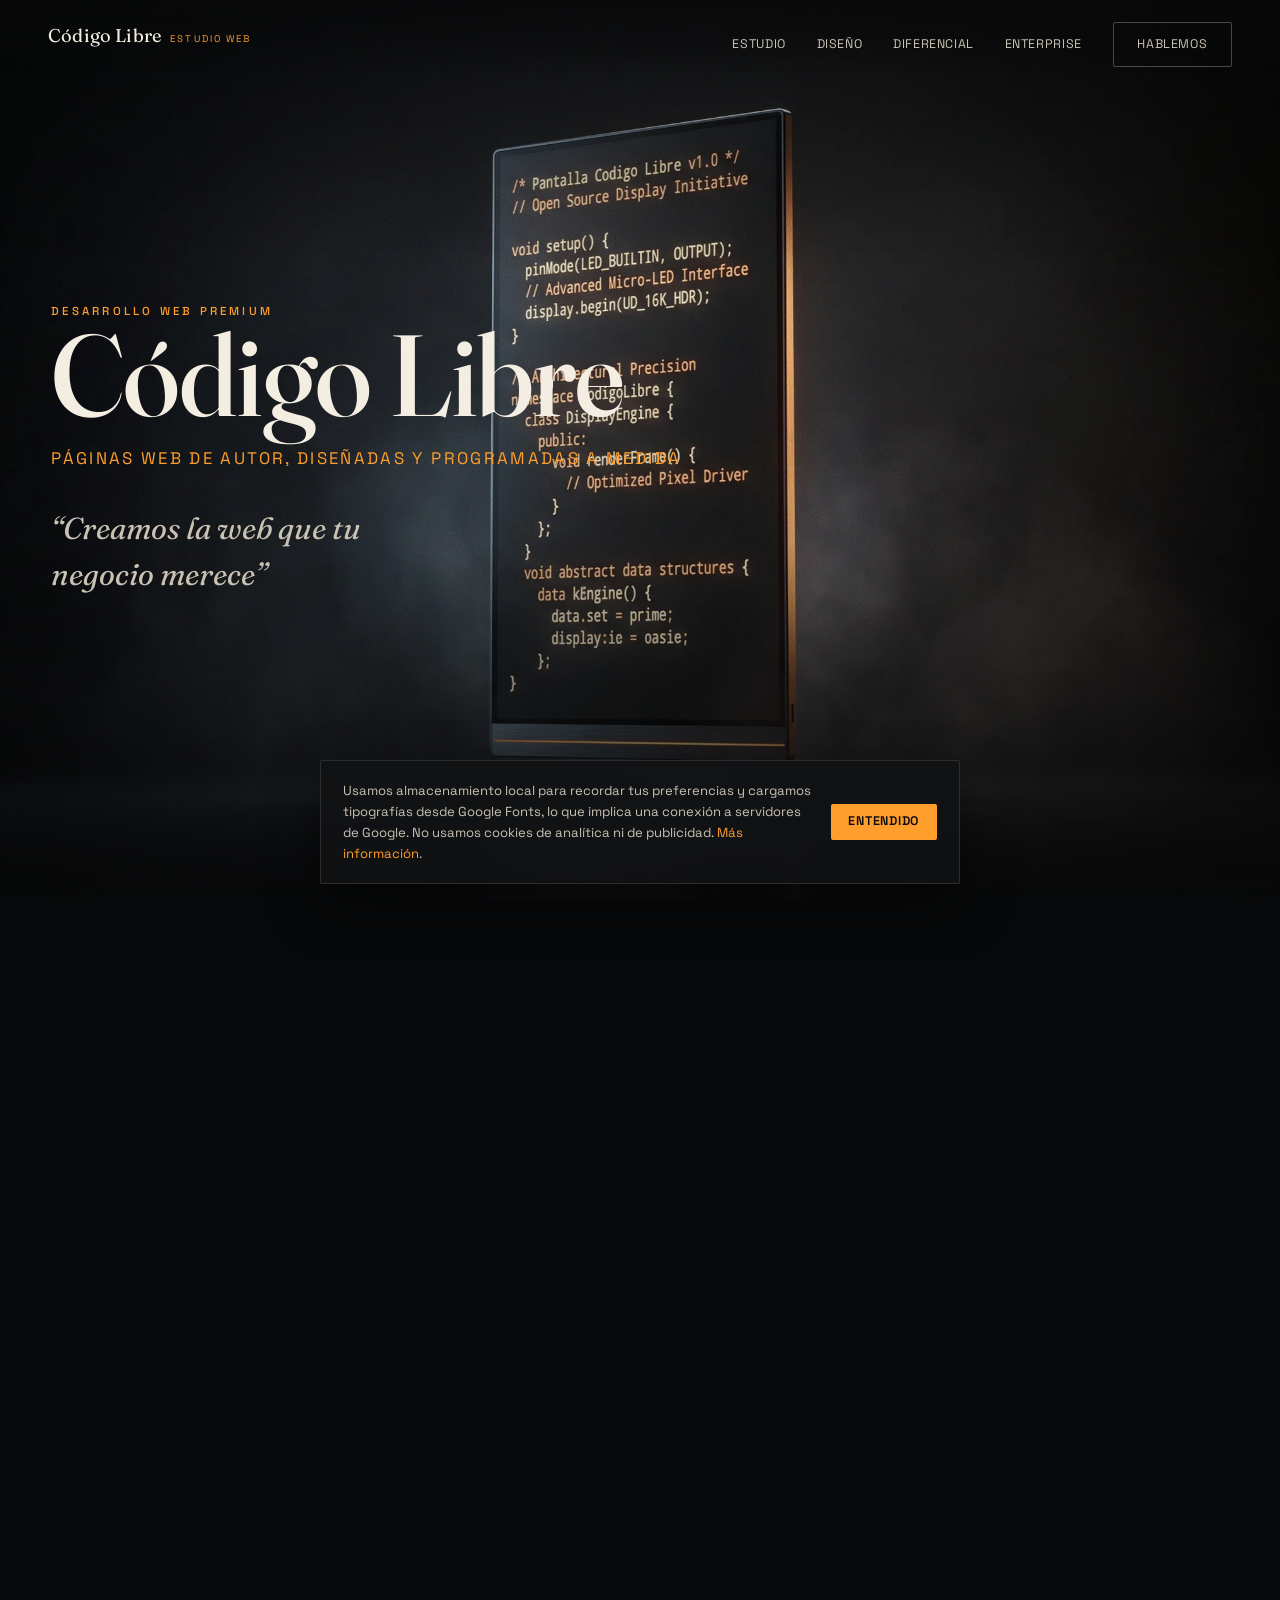
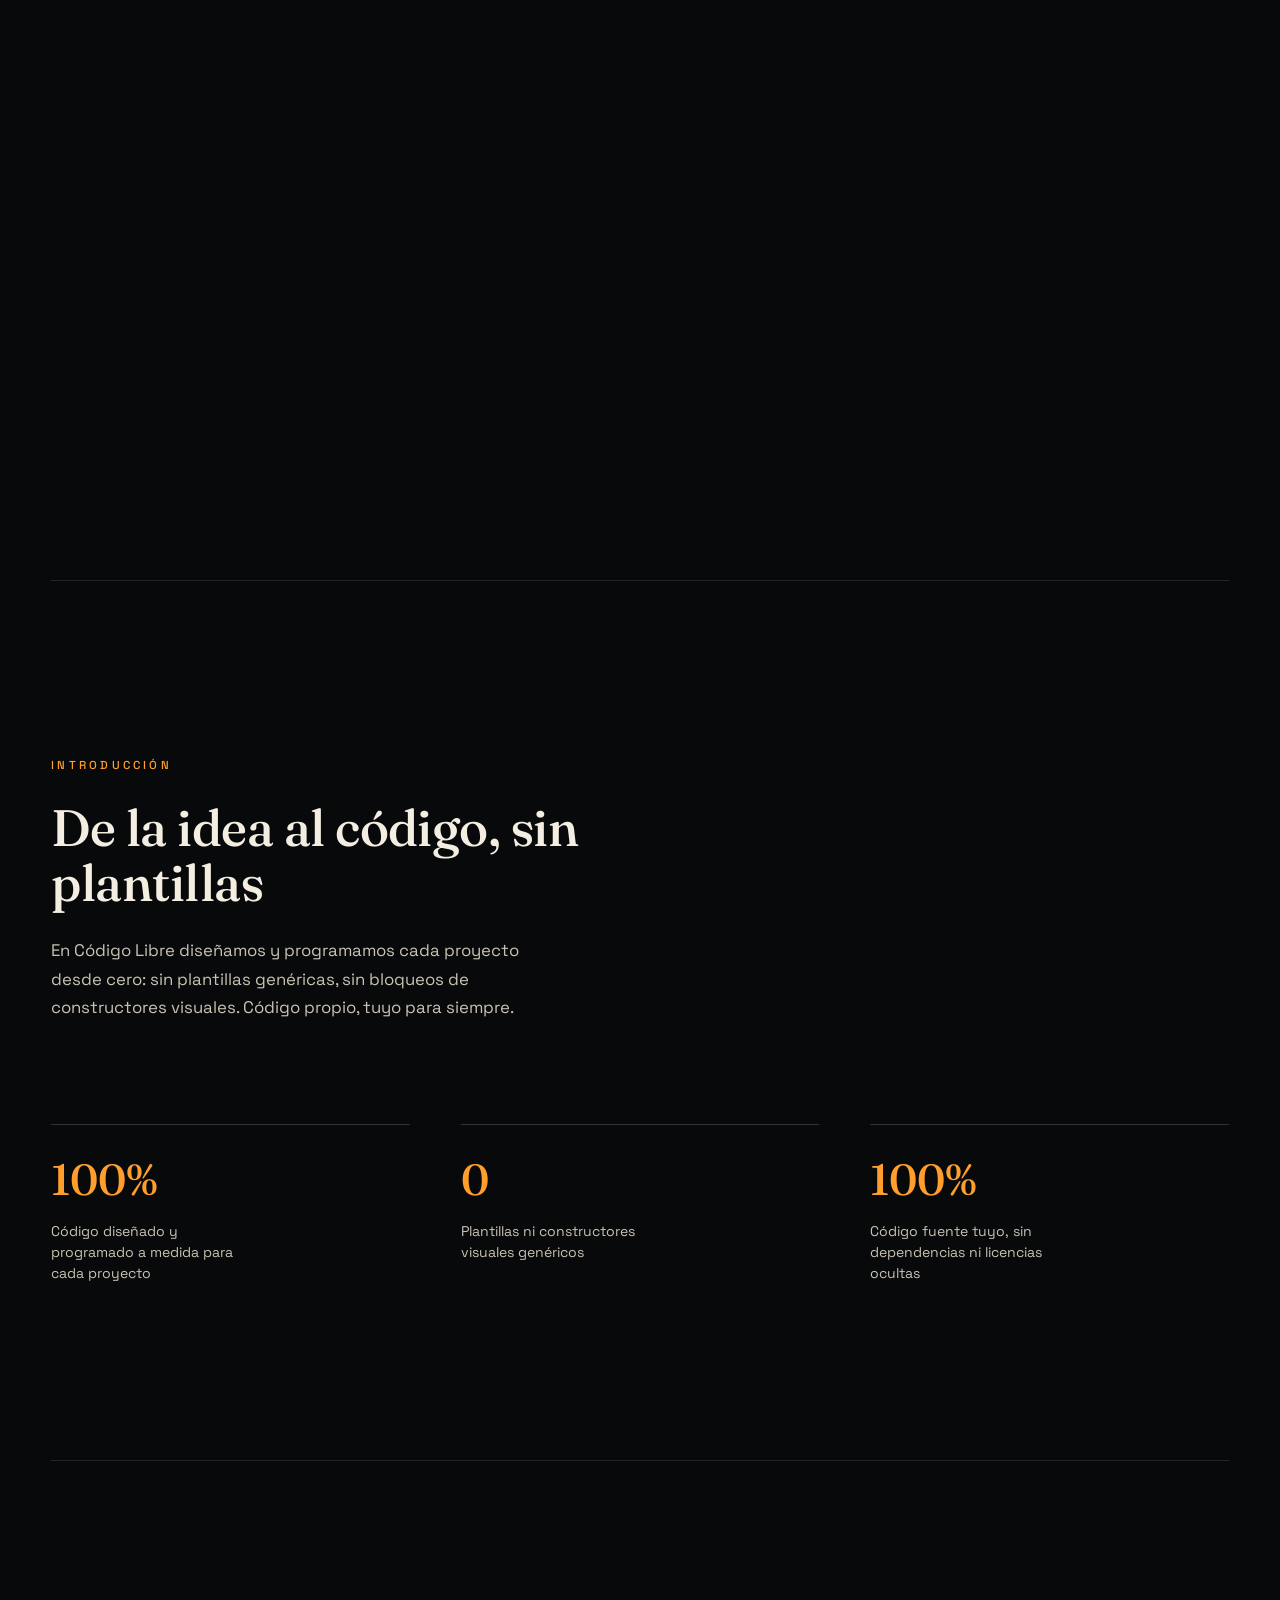
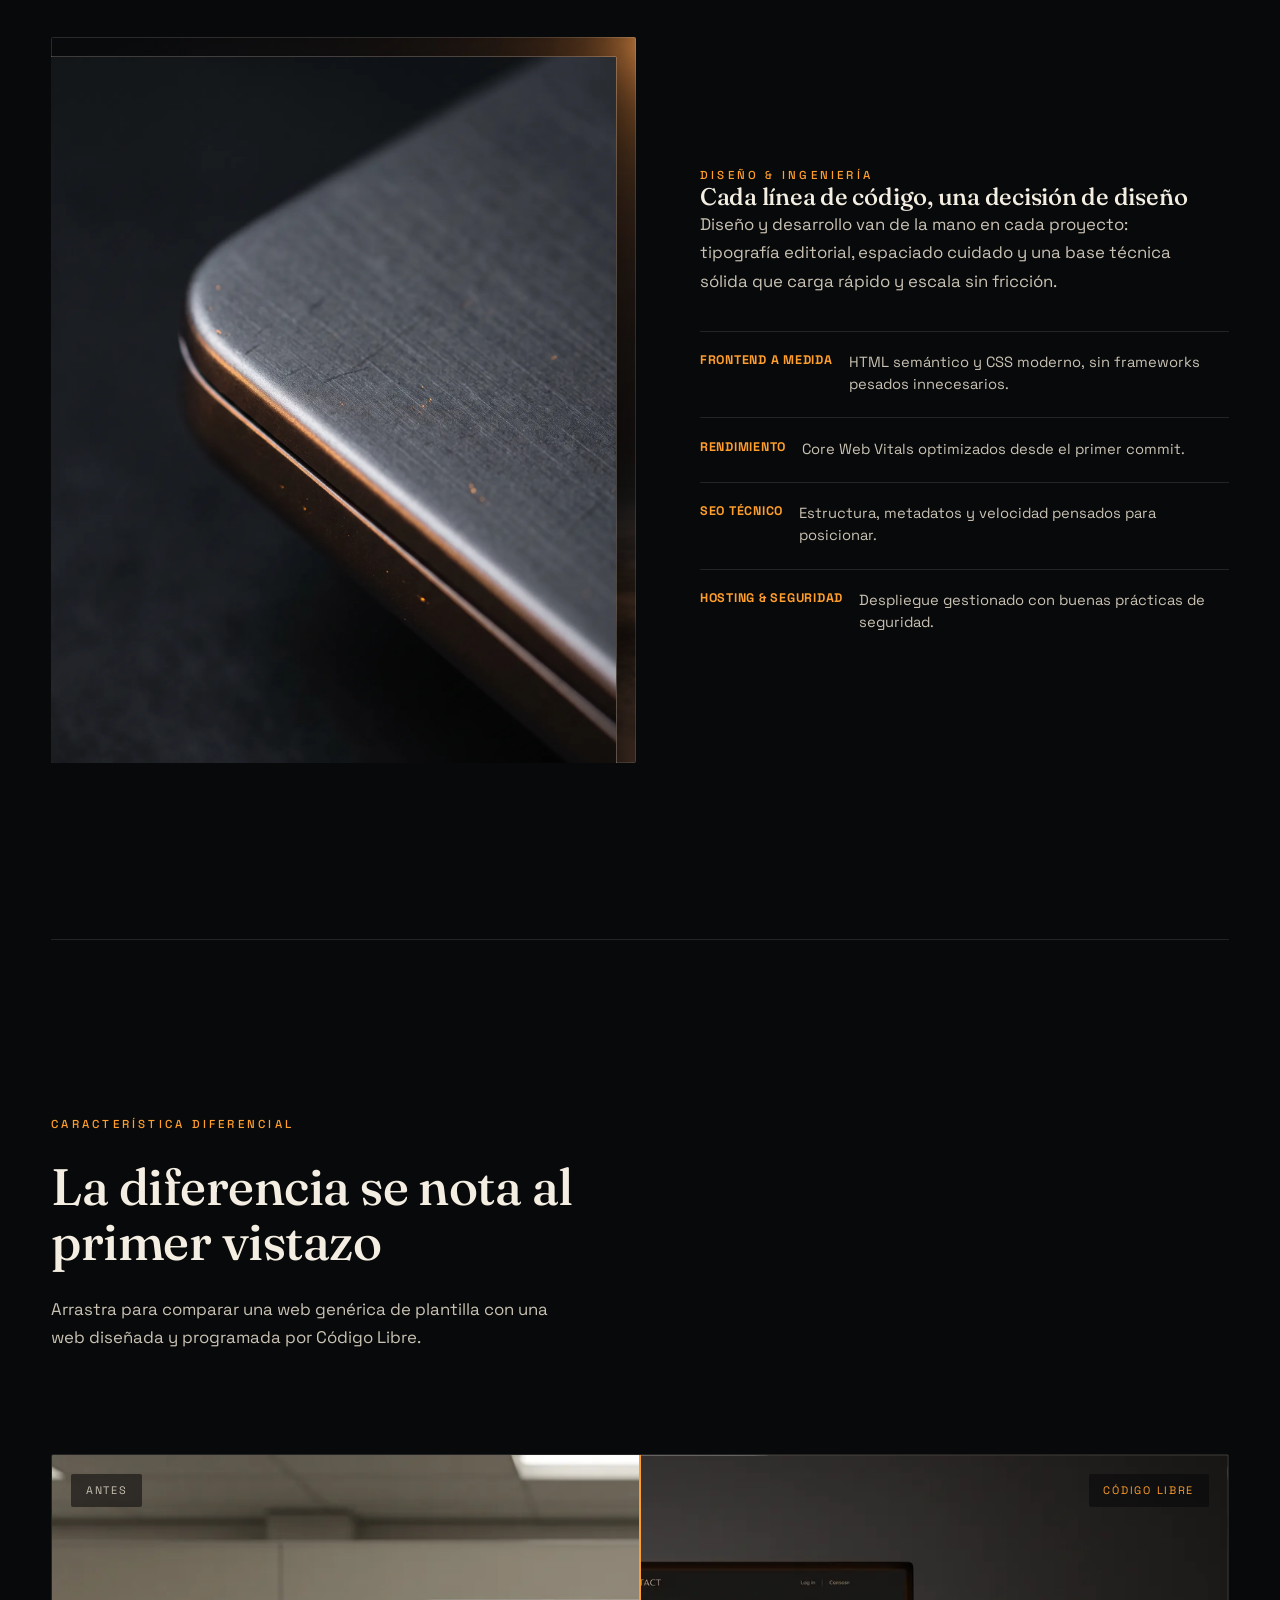
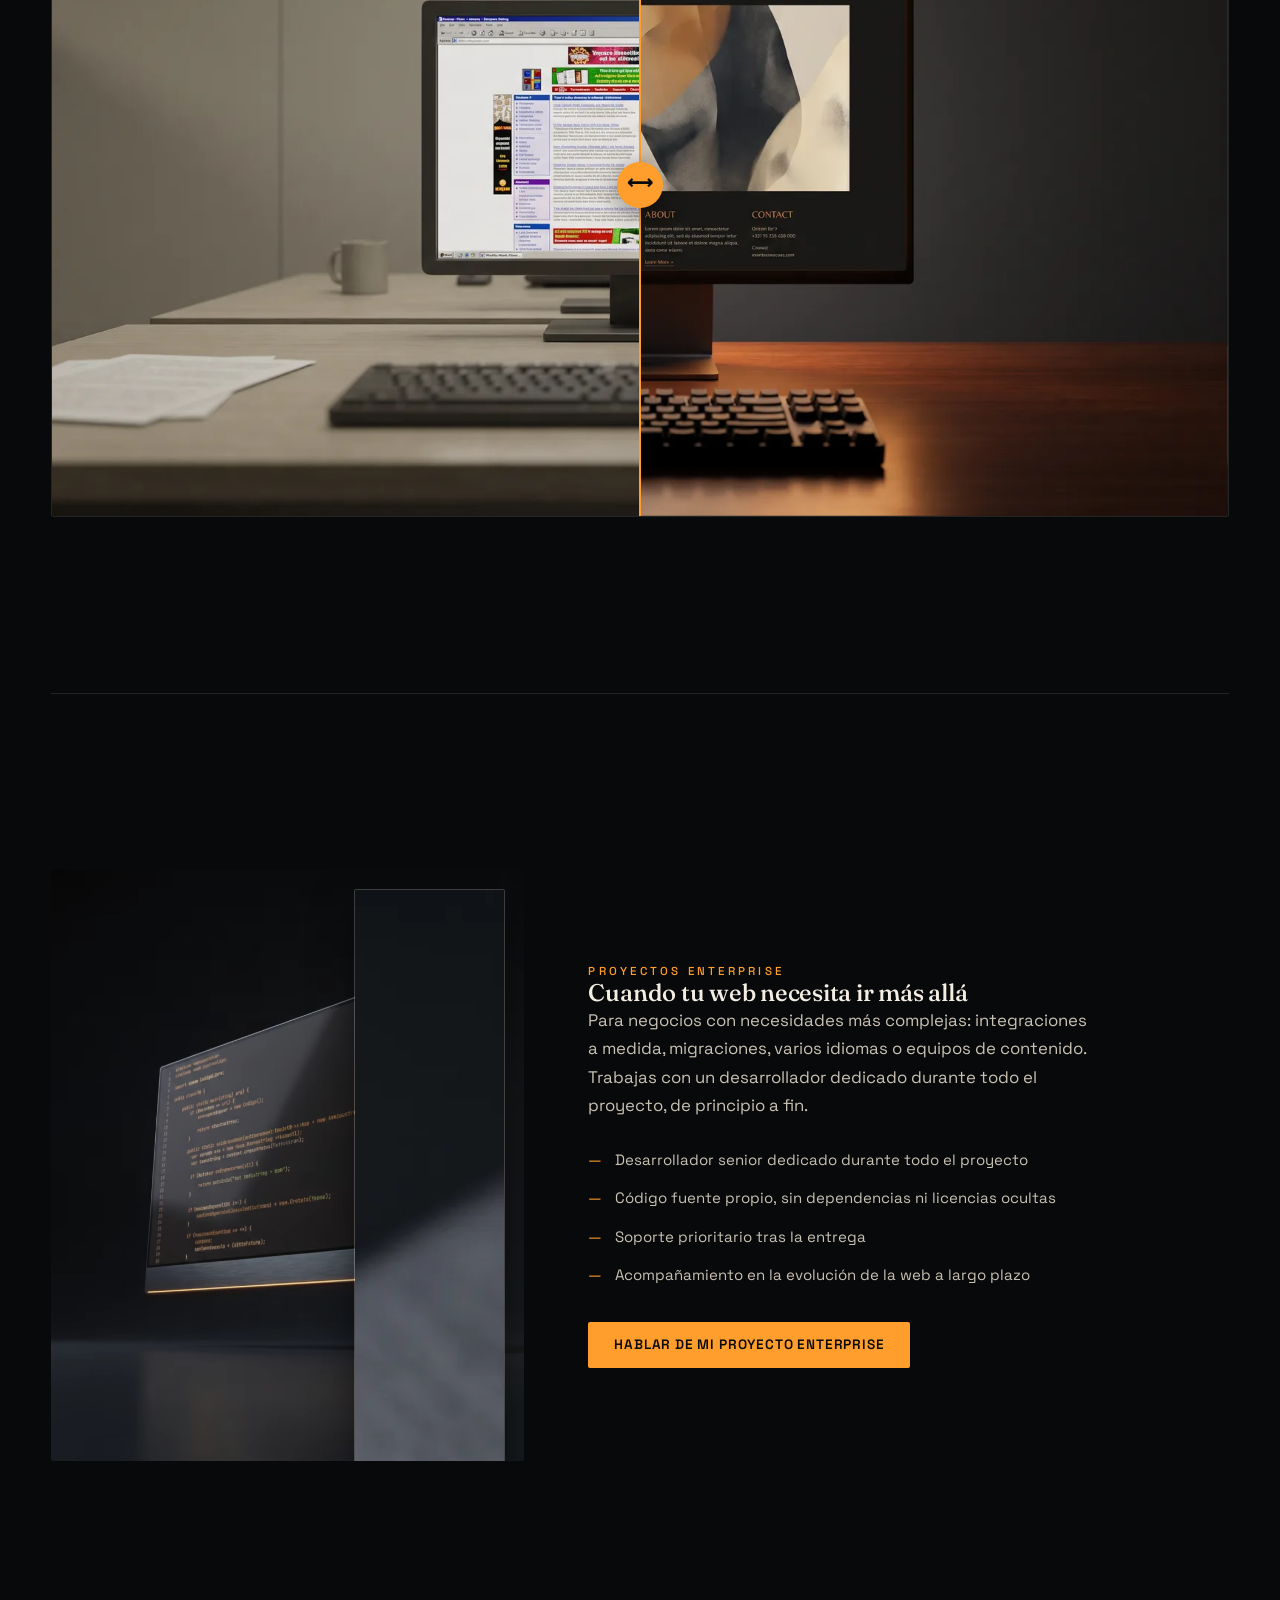
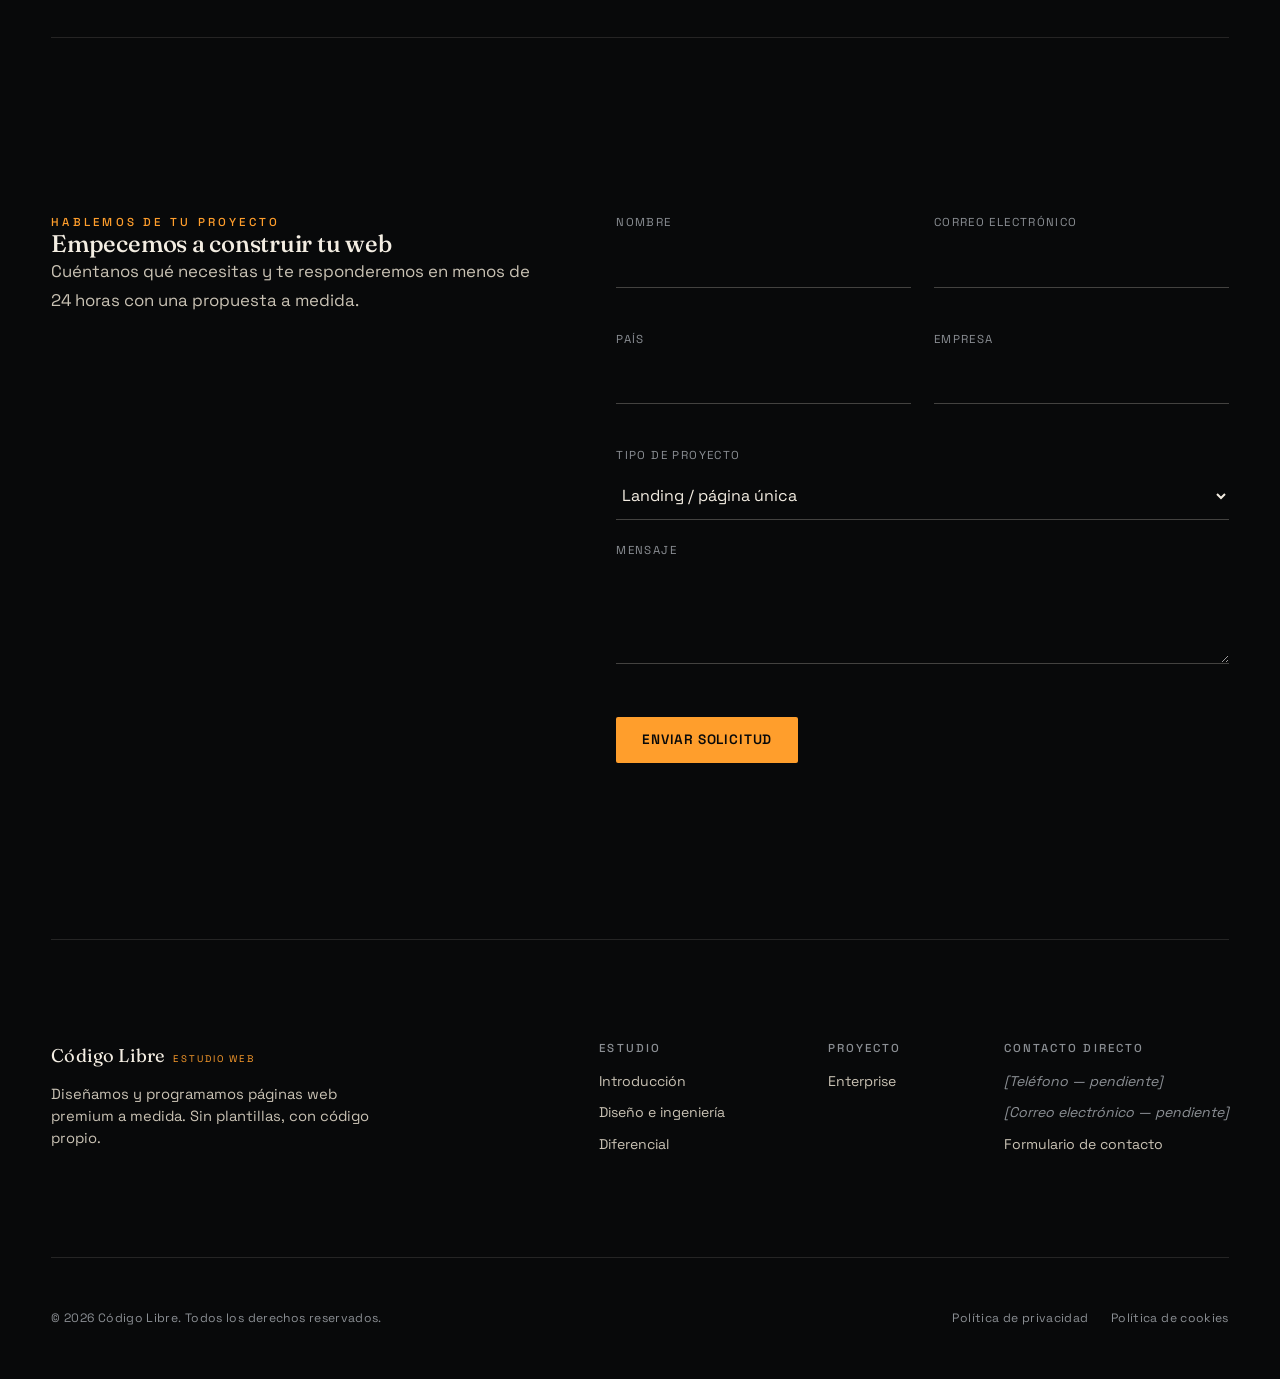
==== commit 1c8b774e: "Add privacy and cookie policy pages with a cookie notice banner Both pages flag legally-required ide" ====
--- a/index.html
+++ b/index.html
@@ -259,9 +259,17 @@
   </div>
   <div class="footer-bottom">
     <span>© <span id="year"></span> Código Libre. Todos los derechos reservados.</span>
-    <span>Diseñado y programado a medida.</span>
+    <nav class="legal-links" aria-label="Enlaces legales">
+      <a href="privacidad.html">Política de privacidad</a>
+      <a href="cookies.html">Política de cookies</a>
+    </nav>
   </div>
 </footer>
+
+<div id="cookieBanner" class="cookie-banner" role="dialog" aria-live="polite" aria-label="Aviso de cookies" hidden>
+  <p>Usamos almacenamiento local para recordar tus preferencias y cargamos tipografías desde Google Fonts, lo que implica una conexión a servidores de Google. No usamos cookies de analítica ni de publicidad. <a href="cookies.html">Más información</a>.</p>
+  <button type="button" id="cookieAccept" class="btn btn-primary">Entendido</button>
+</div>
 
 <script src="js/vendor/gsap.min.js" onerror="this.onerror=null;document.write('&lt;script src=&quot;https://cdnjs.cloudflare.com/ajax/libs/gsap/3.12.5/gsap.min.js&quot;&gt;&lt;\/script&gt;')"></script>
 <script src="js/vendor/scrolltrigger.min.js" onerror="this.onerror=null;document.write('&lt;script src=&quot;https://cdnjs.cloudflare.com/ajax/libs/gsap/3.12.5/ScrollTrigger.min.js&quot;&gt;&lt;\/script&gt;')"></script>
@@ -272,5 +280,6 @@
 <script src="js/comparator.js"></script>
 <script src="js/premium-loop.js"></script>
 <script src="js/form.js"></script>
+<script src="js/cookie-consent.js"></script>
 </body>
 </html>
--- a/css/layout.css
+++ b/css/layout.css
@@ -78,6 +78,23 @@
   padding-top:var(--gap-md);border-top:var(--border-hair);
   font-size:.76rem;color:var(--c-metal);letter-spacing:.03em;
 }
+.legal-links{display:flex;gap:1.4rem}
+.legal-links a{color:var(--c-metal);transition:color .3s}
+.legal-links a:hover{color:var(--c-amber)}
+
+/* ---------- cookie banner ---------- */
+.cookie-banner{
+  position:fixed;left:1rem;right:1rem;bottom:1rem;z-index:300;
+  max-width:640px;margin-inline:auto;
+  display:flex;flex-wrap:wrap;align-items:center;gap:1rem;
+  background:rgba(17,19,21,.94);backdrop-filter:blur(10px);
+  border:var(--border-hair);border-radius:var(--radius-sm);
+  padding:1.2rem 1.4rem;
+  box-shadow:0 20px 50px rgba(0,0,0,.5);
+}
+.cookie-banner p{font-size:.82rem;color:var(--c-ivory-dim);line-height:1.6;flex:1 1 320px}
+.cookie-banner a{color:var(--c-amber)}
+.cookie-banner .btn{flex:none;padding:.7em 1.4em;font-size:.78rem}
 
 @media (max-width:860px){
   .main-nav{
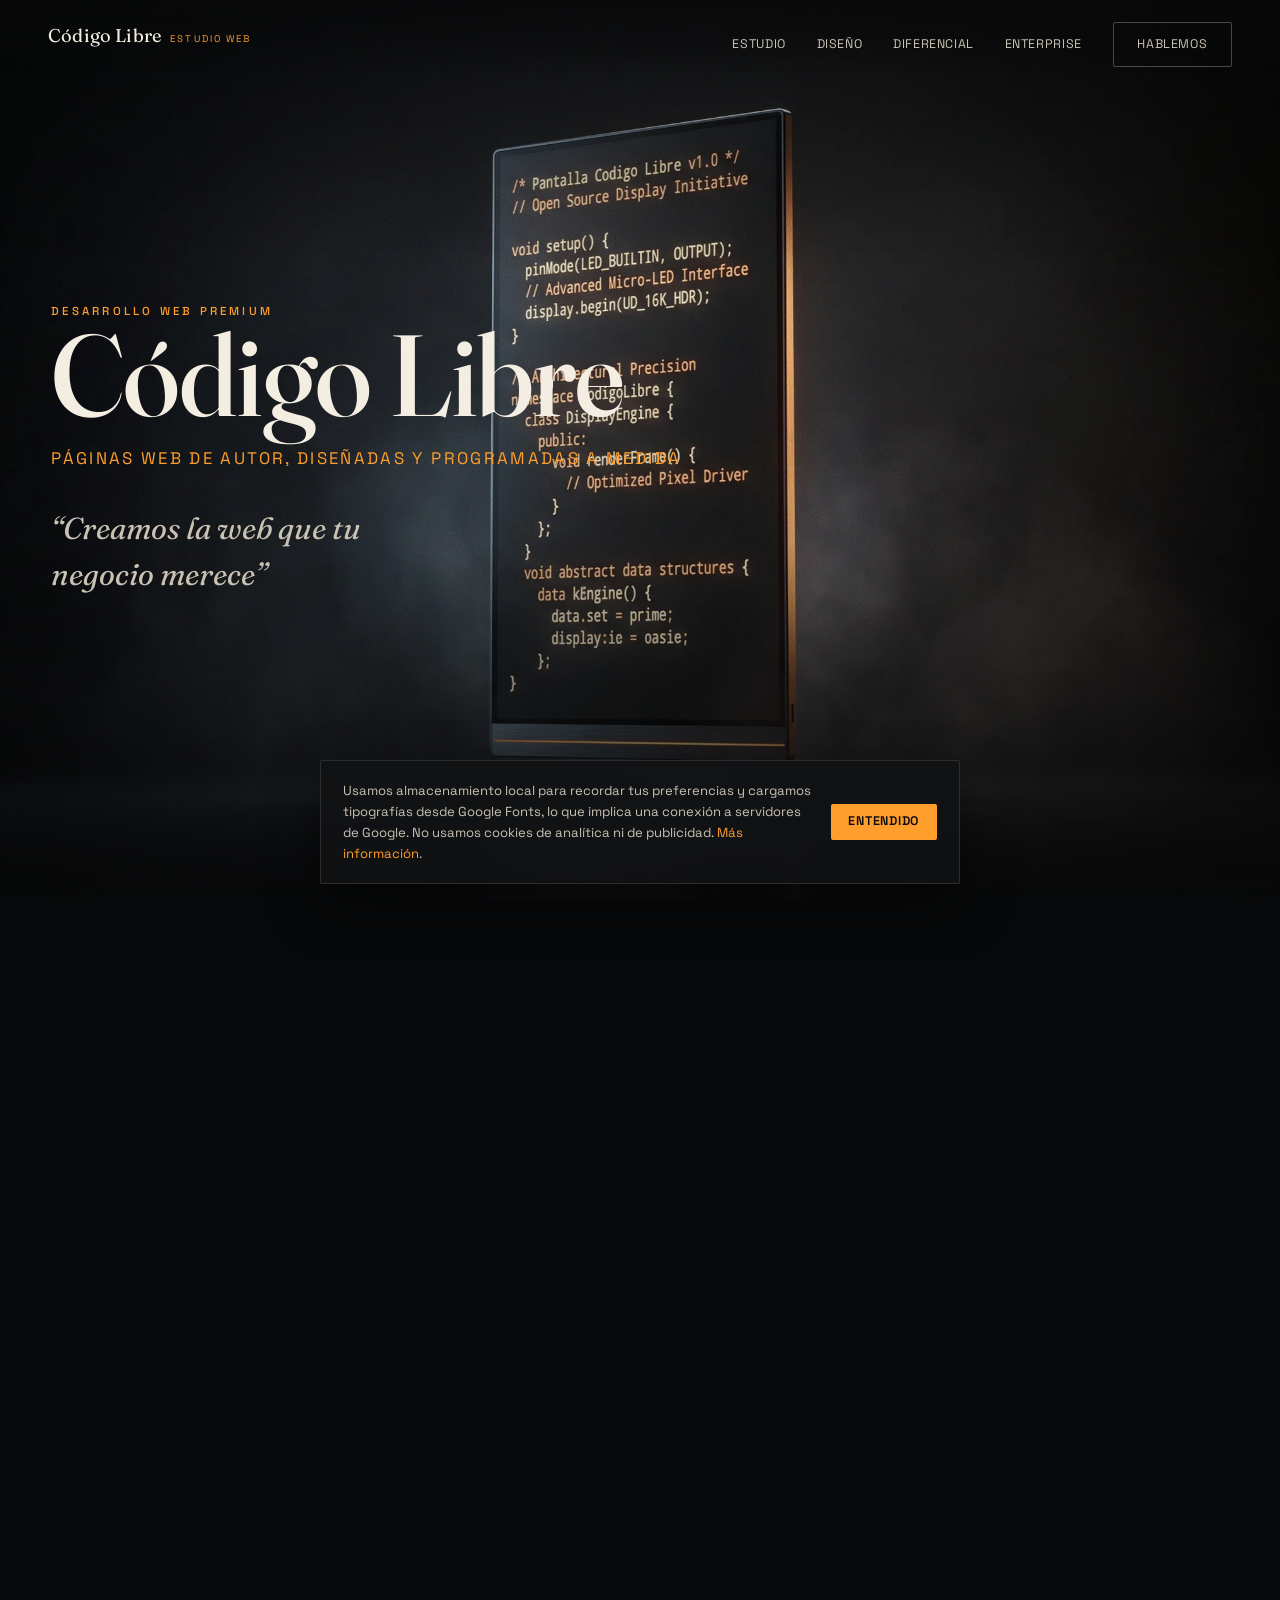
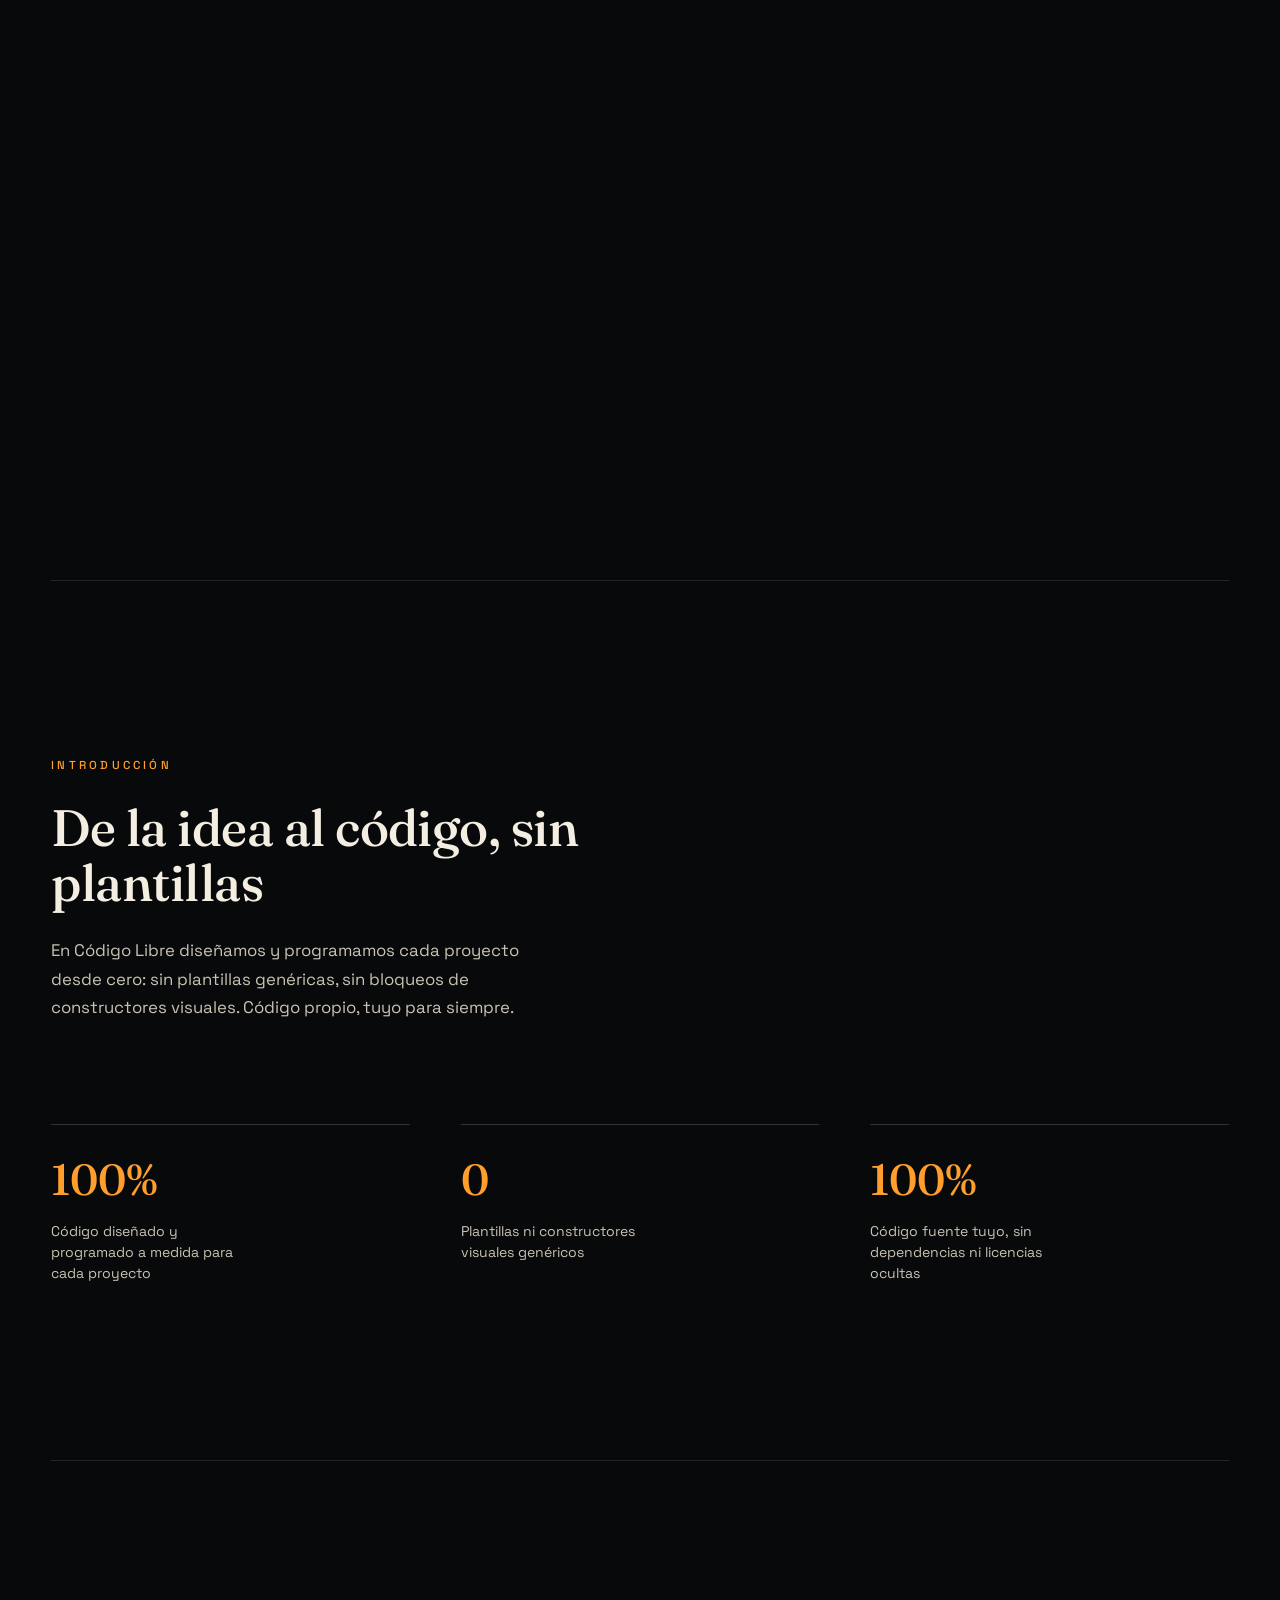
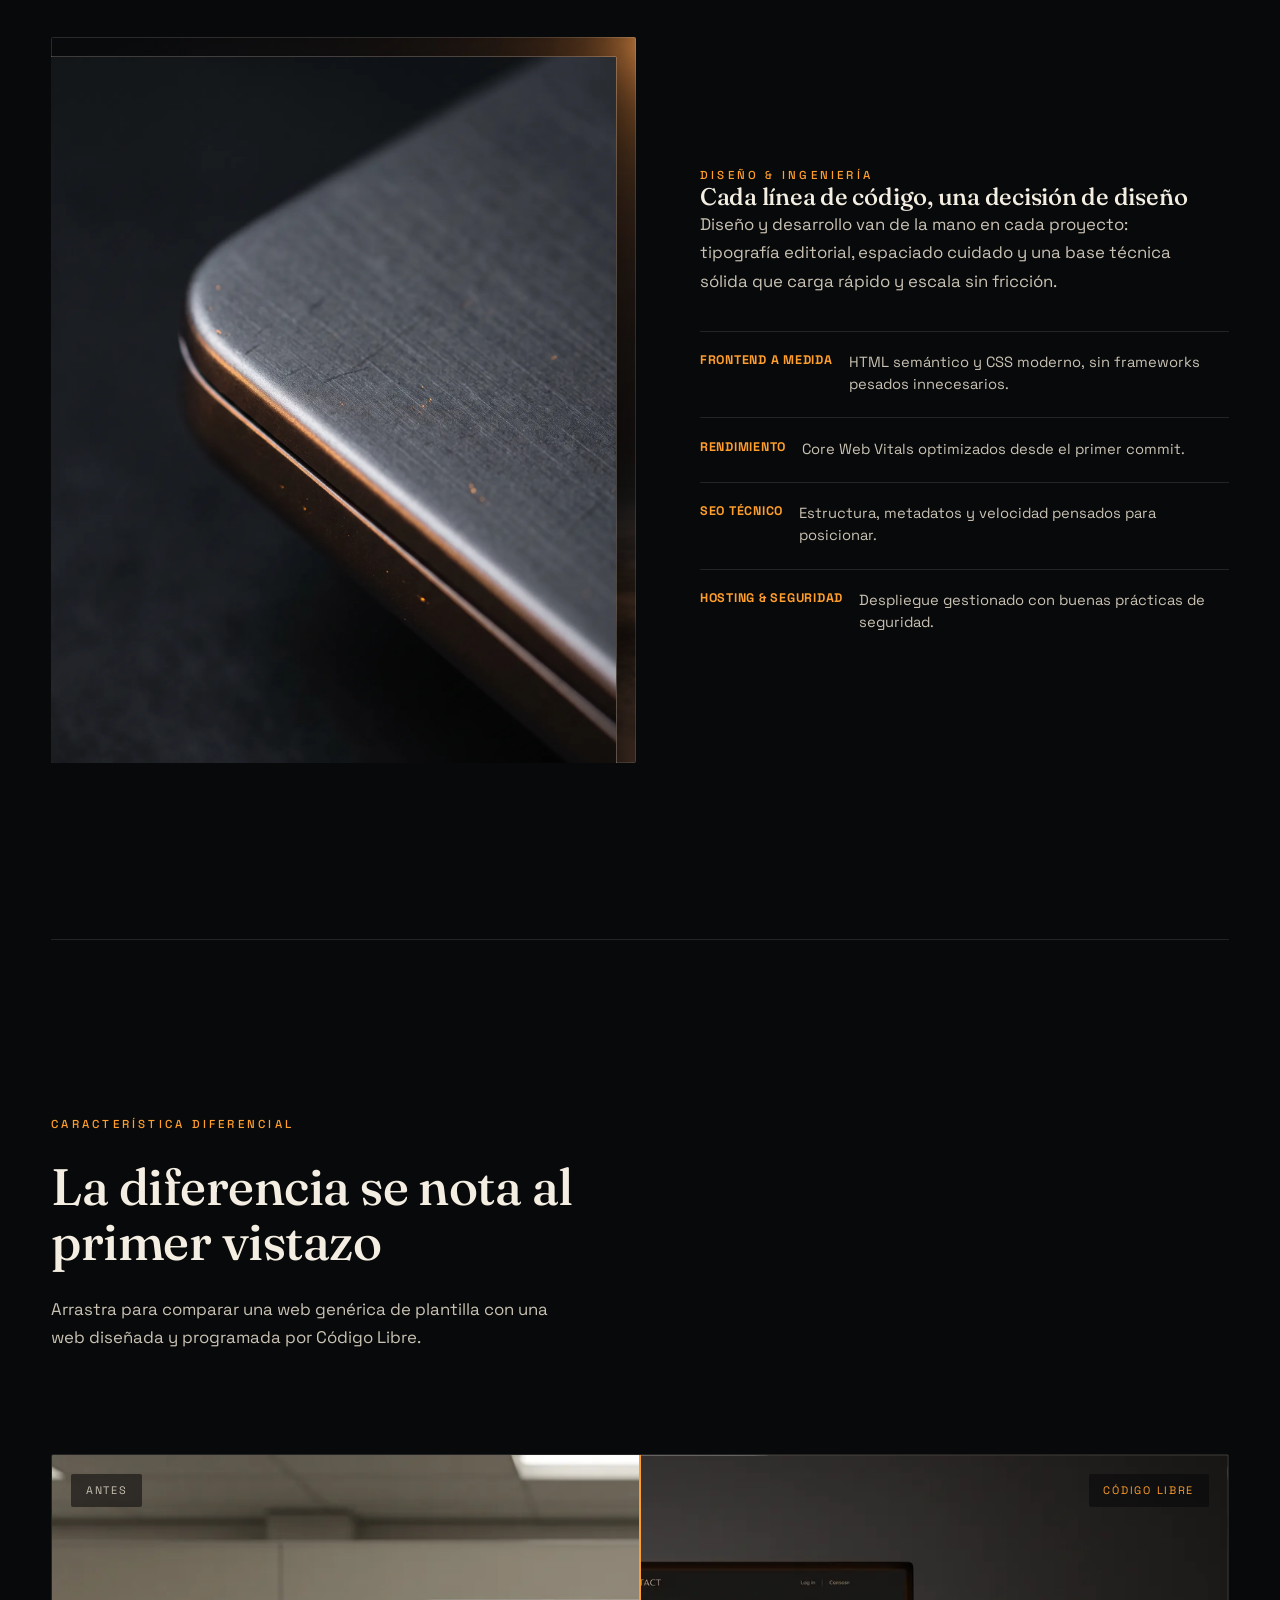
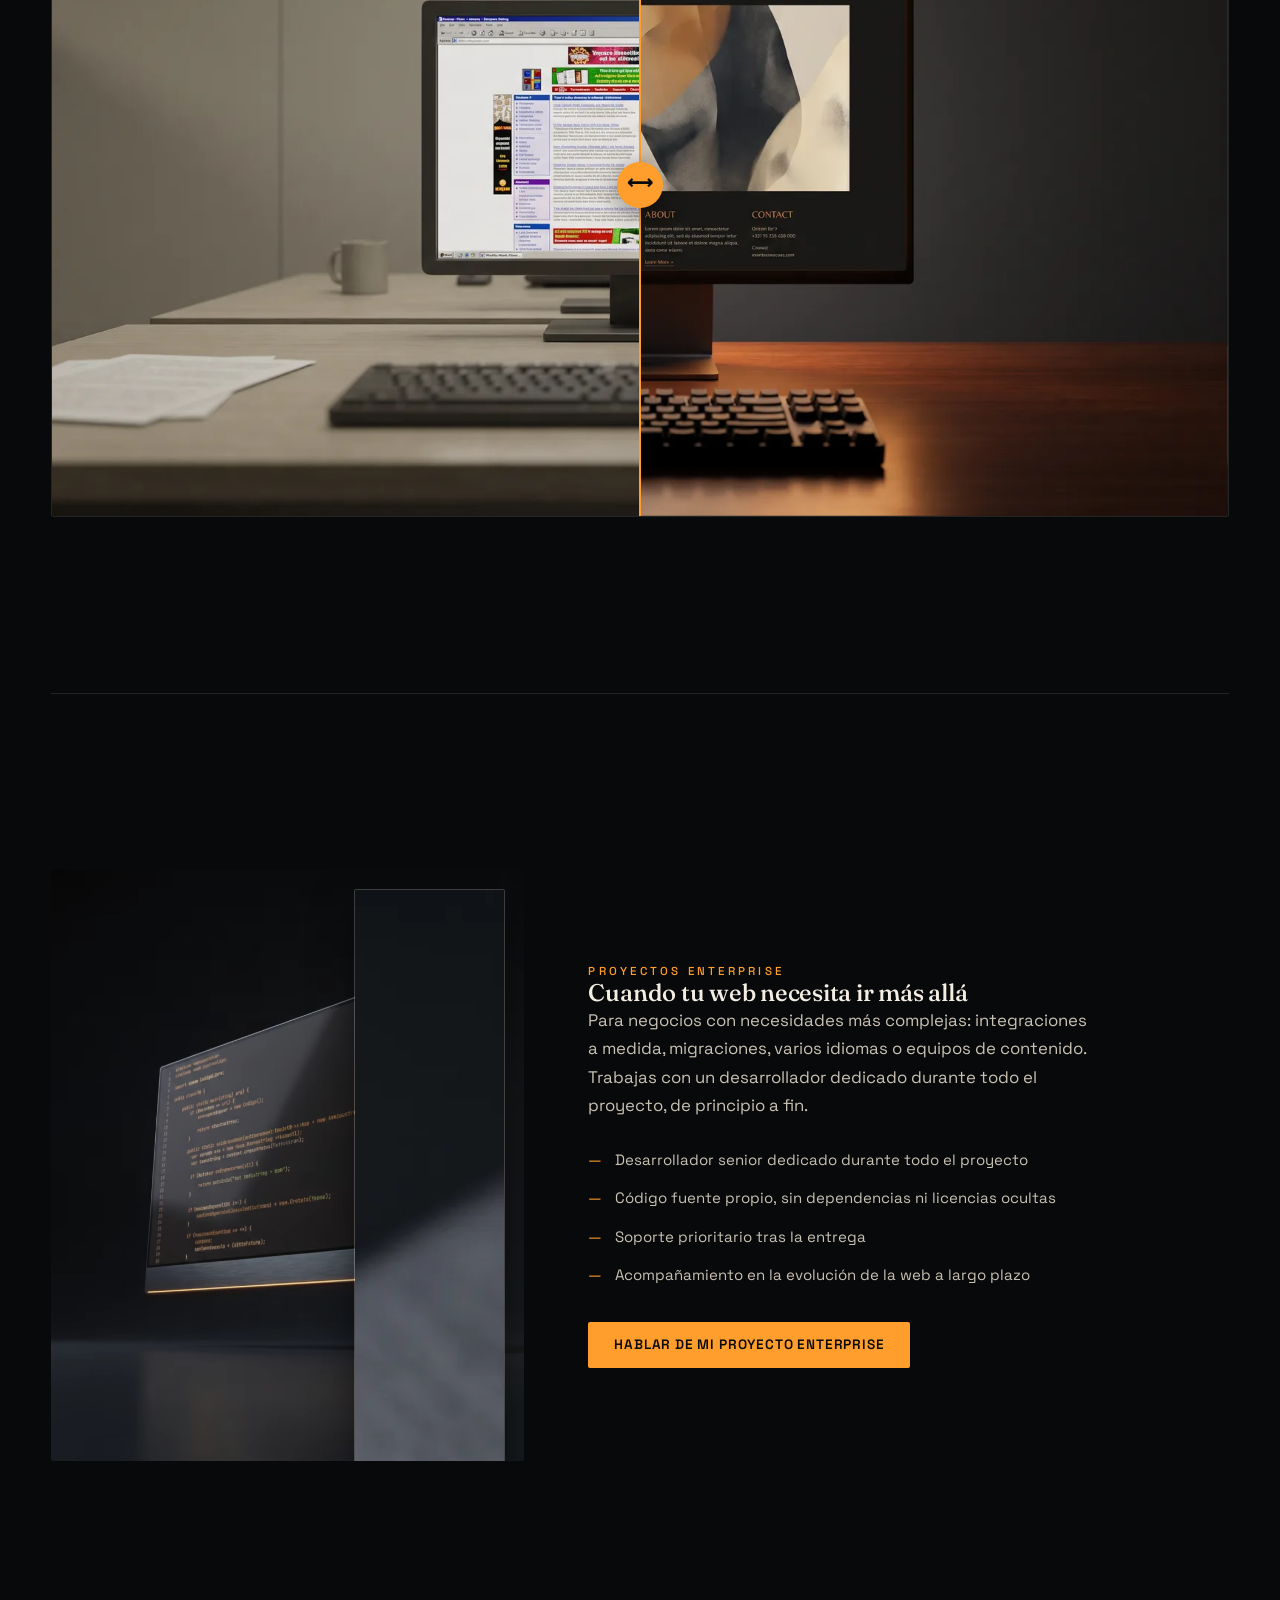
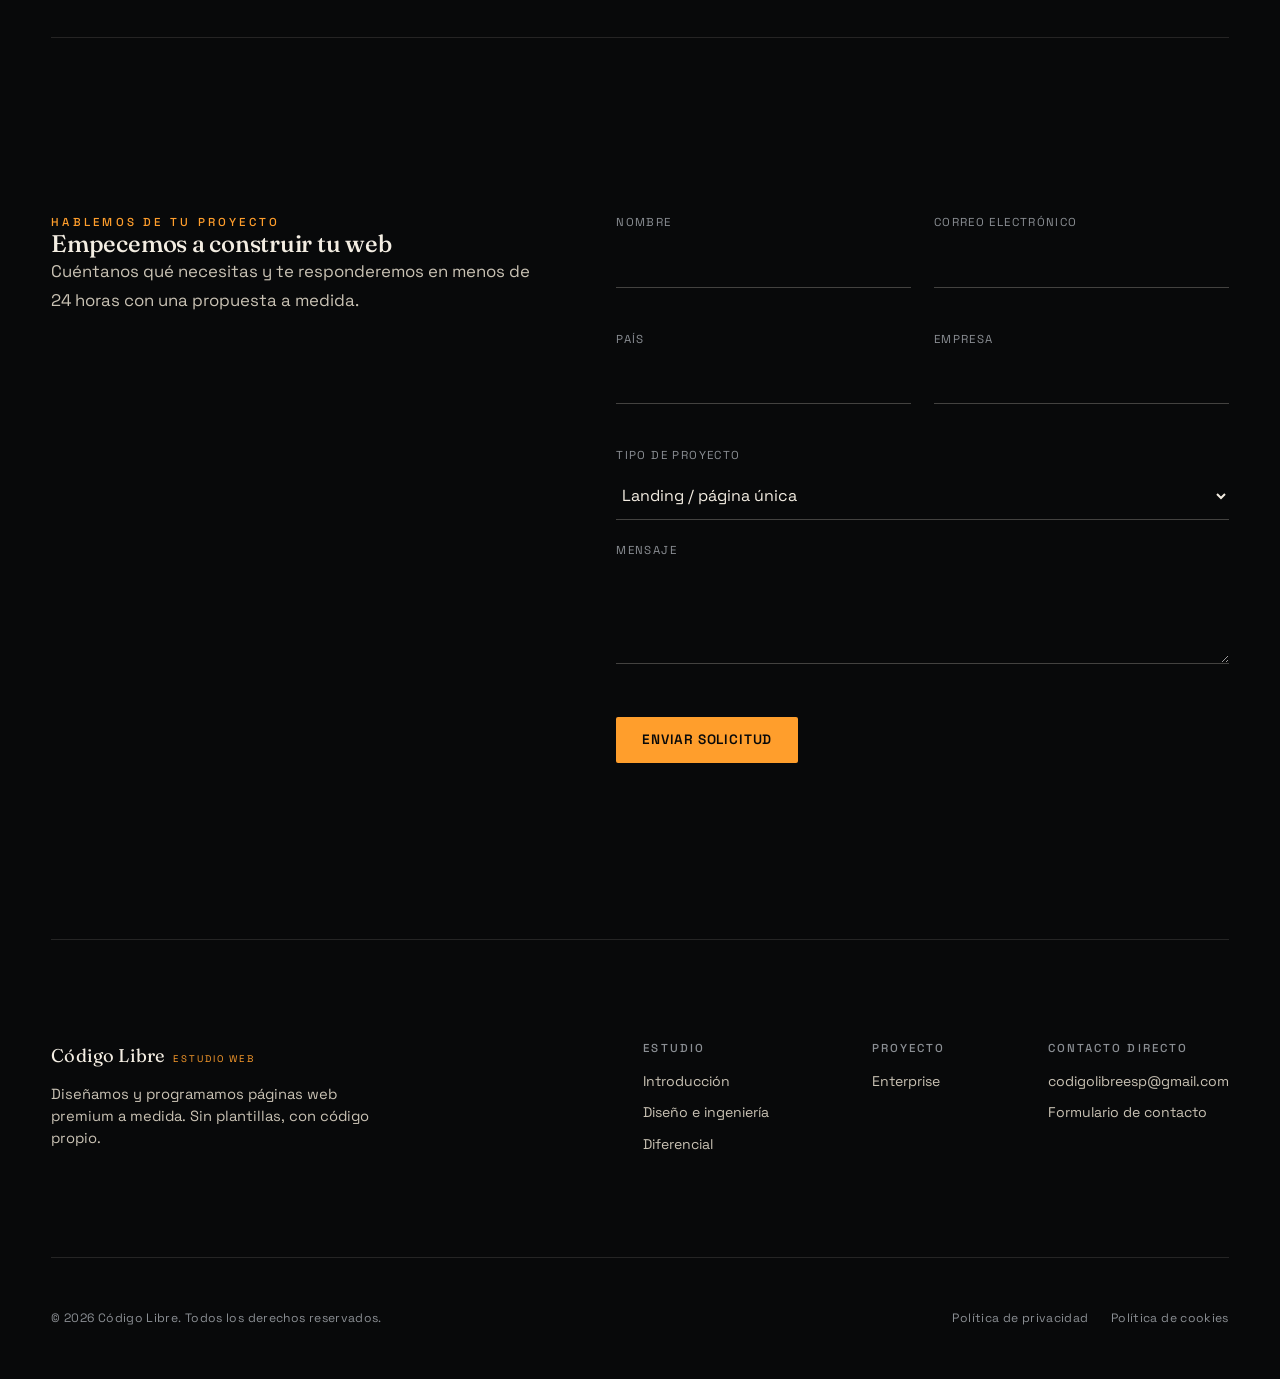
==== commit 15e58463: "Fill contact email and policy dates; drop pending placeholders Contact email codigolibreesp@gmail.co" ====
--- a/index.html
+++ b/index.html
@@ -244,14 +244,9 @@
       </div>
       <div>
         <h4>Contacto directo</h4>
-        <!--
-          Pendiente de completar: sustituye el texto y añade el href real, por ejemplo:
-          <a href="tel:+34600000000">+34 600 00 00 00</a>
-          <a href="mailto:hola@tudominio.com">hola@tudominio.com</a>
-        -->
+        <!-- Cuando haya teléfono, añadir: <li><a href="tel:+34XXXXXXXXX">+34 XXX XX XX XX</a></li> -->
         <ul>
-          <li id="footerPhone">[Teléfono — pendiente]</li>
-          <li id="footerEmail">[Correo electrónico — pendiente]</li>
+          <li><a id="footerEmail" href="mailto:codigolibreesp@gmail.com">codigolibreesp@gmail.com</a></li>
           <li><a href="#contacto">Formulario de contacto</a></li>
         </ul>
       </div>
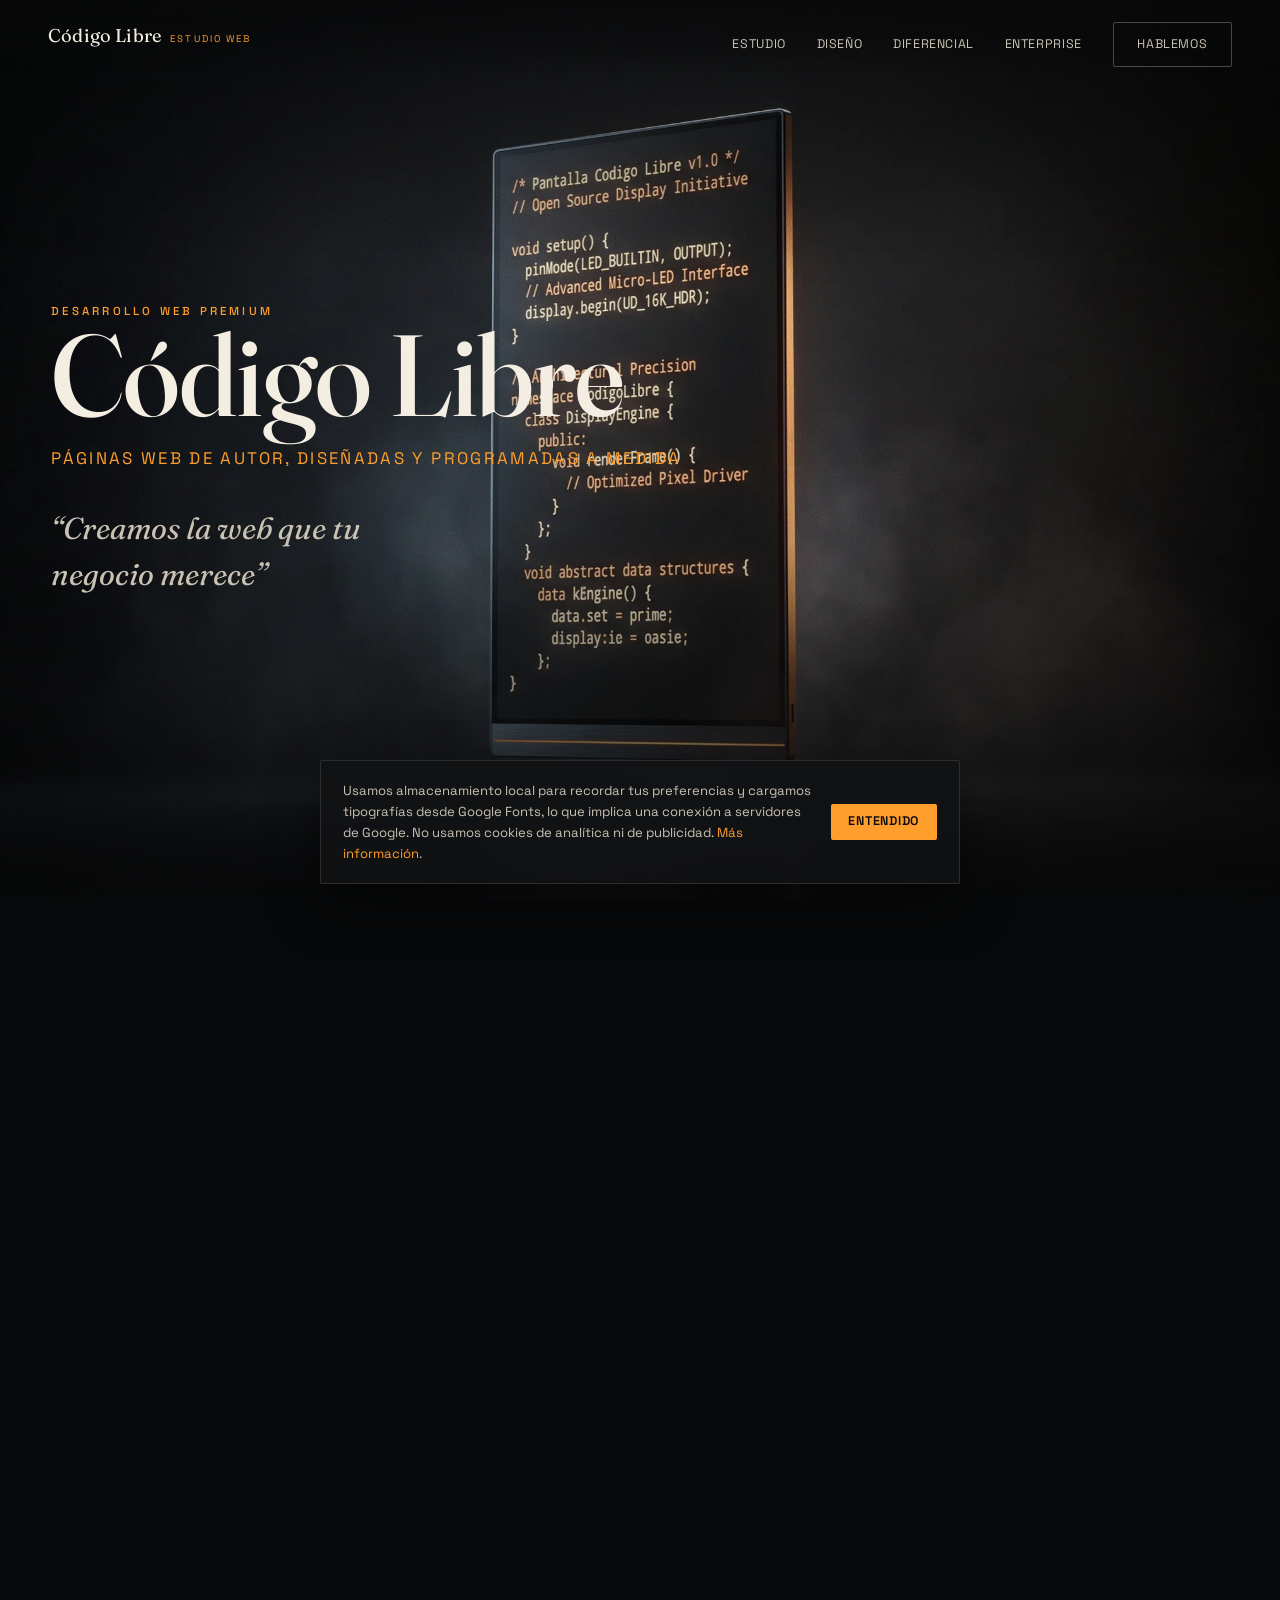
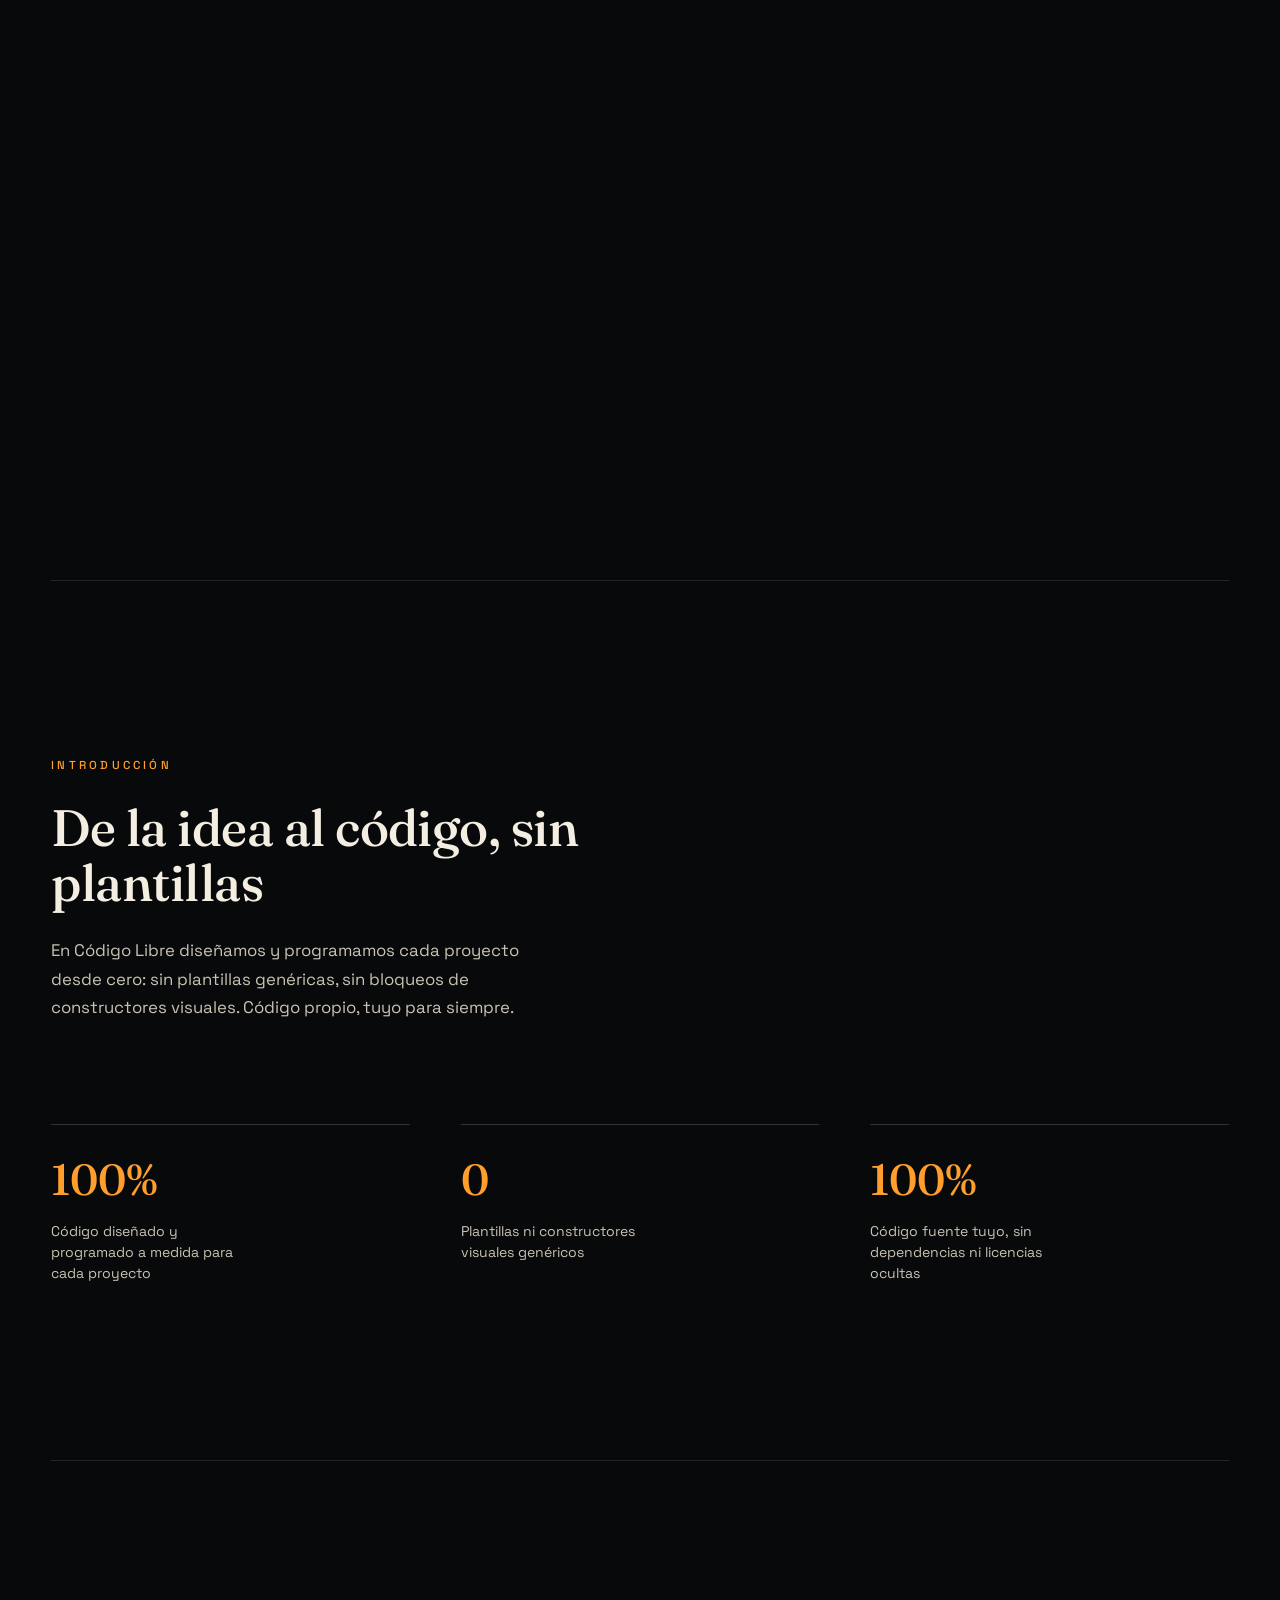
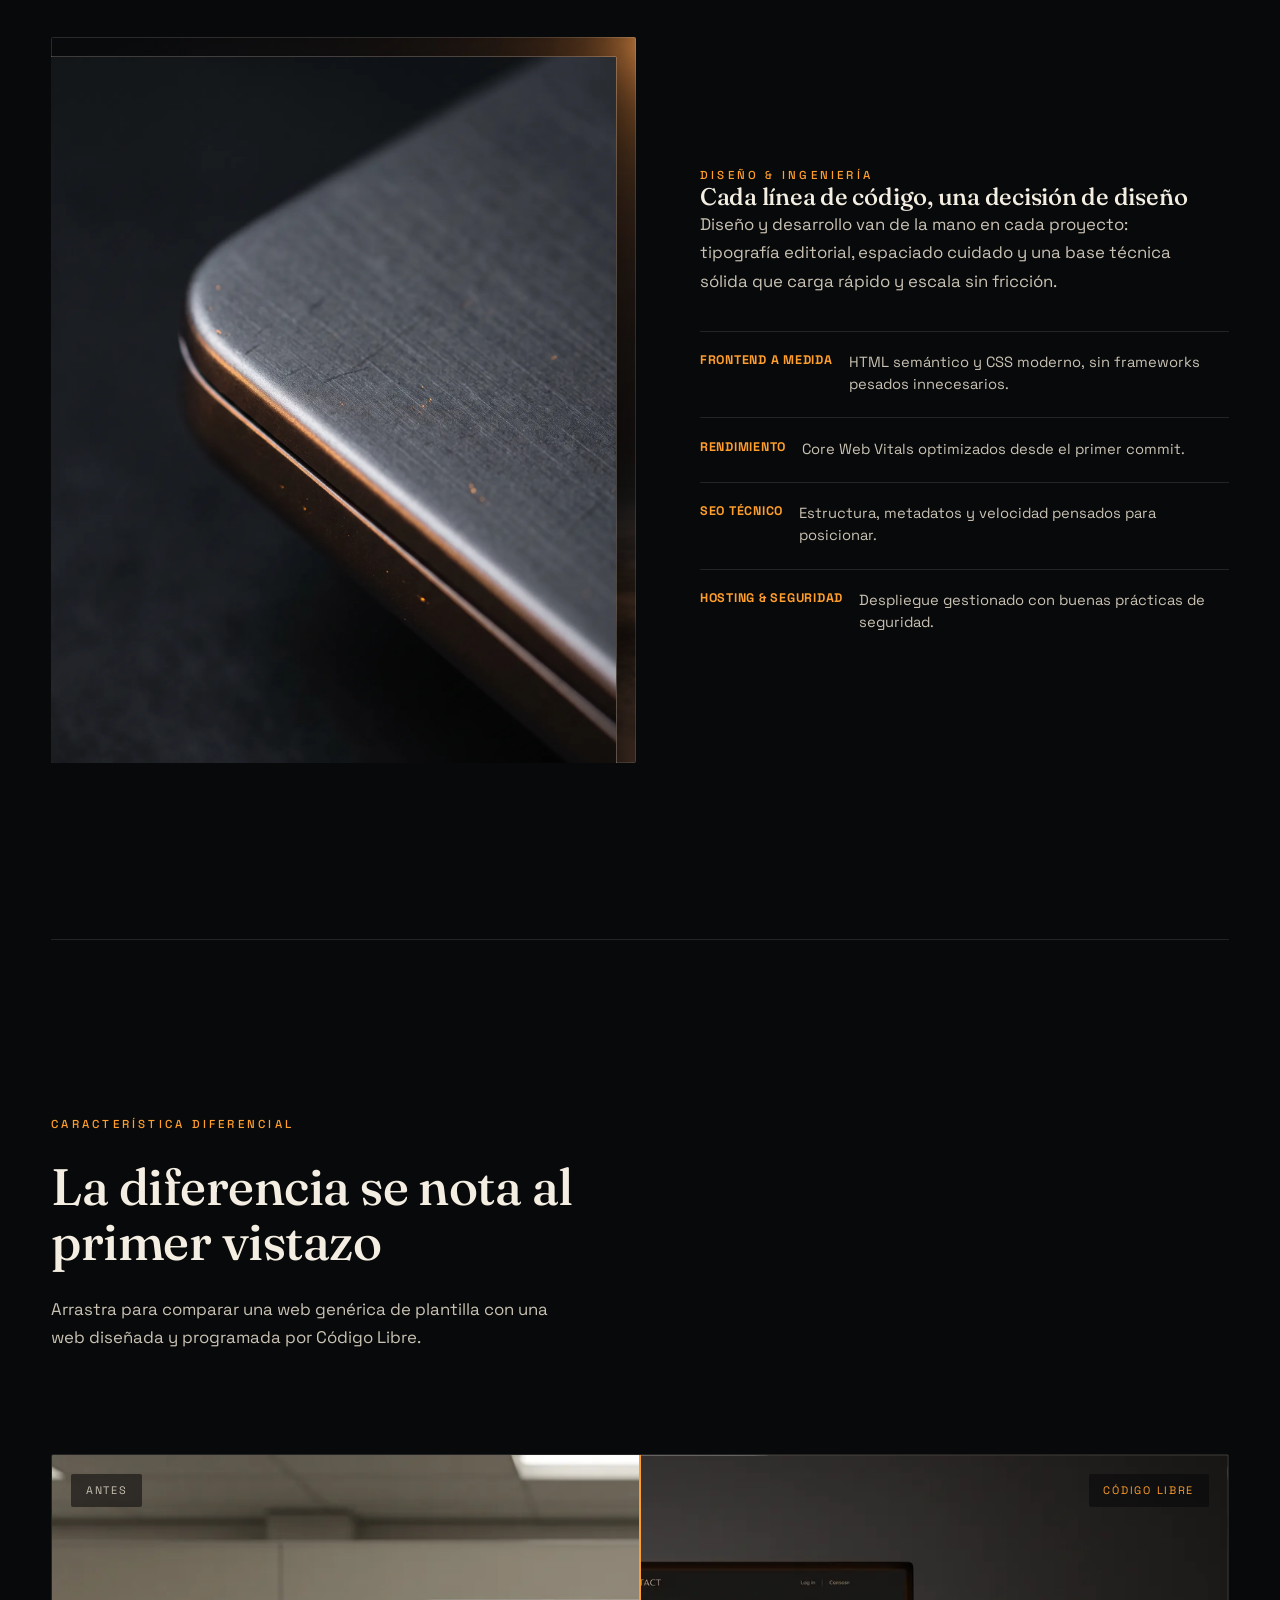
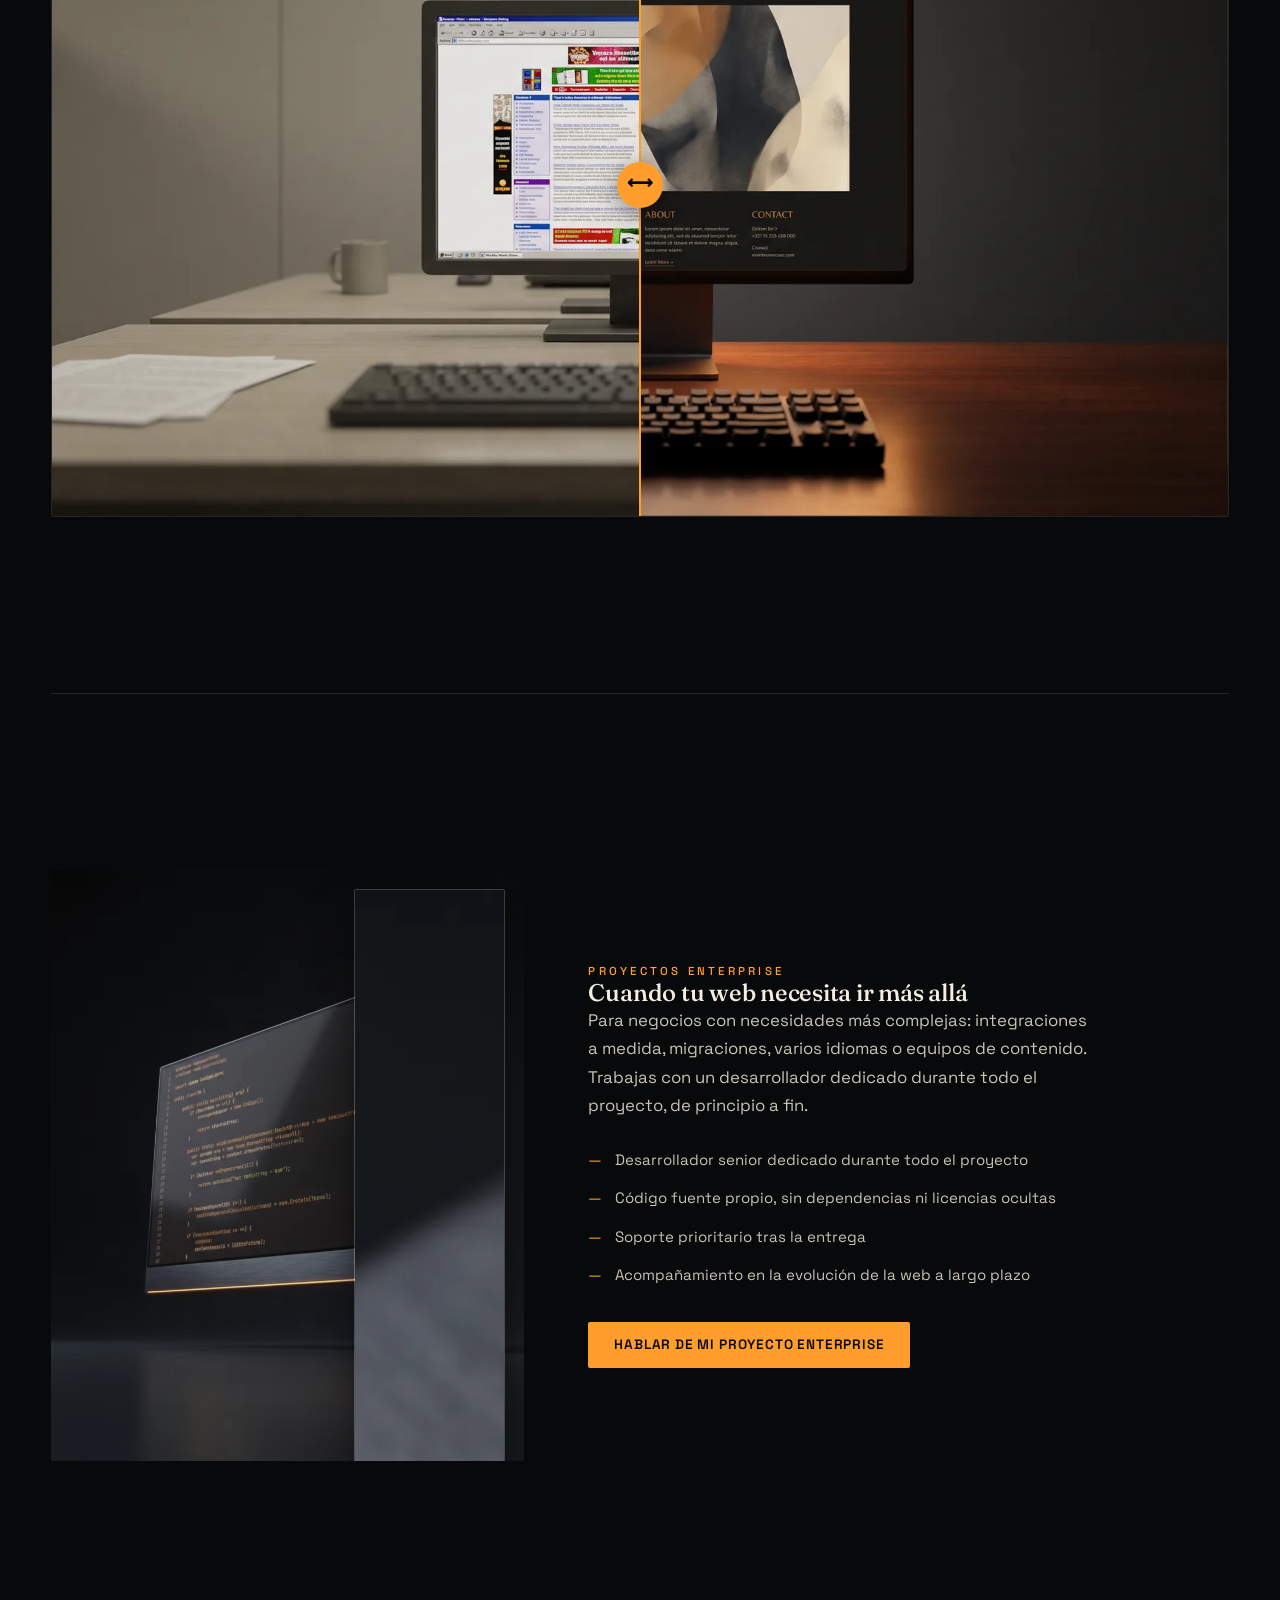
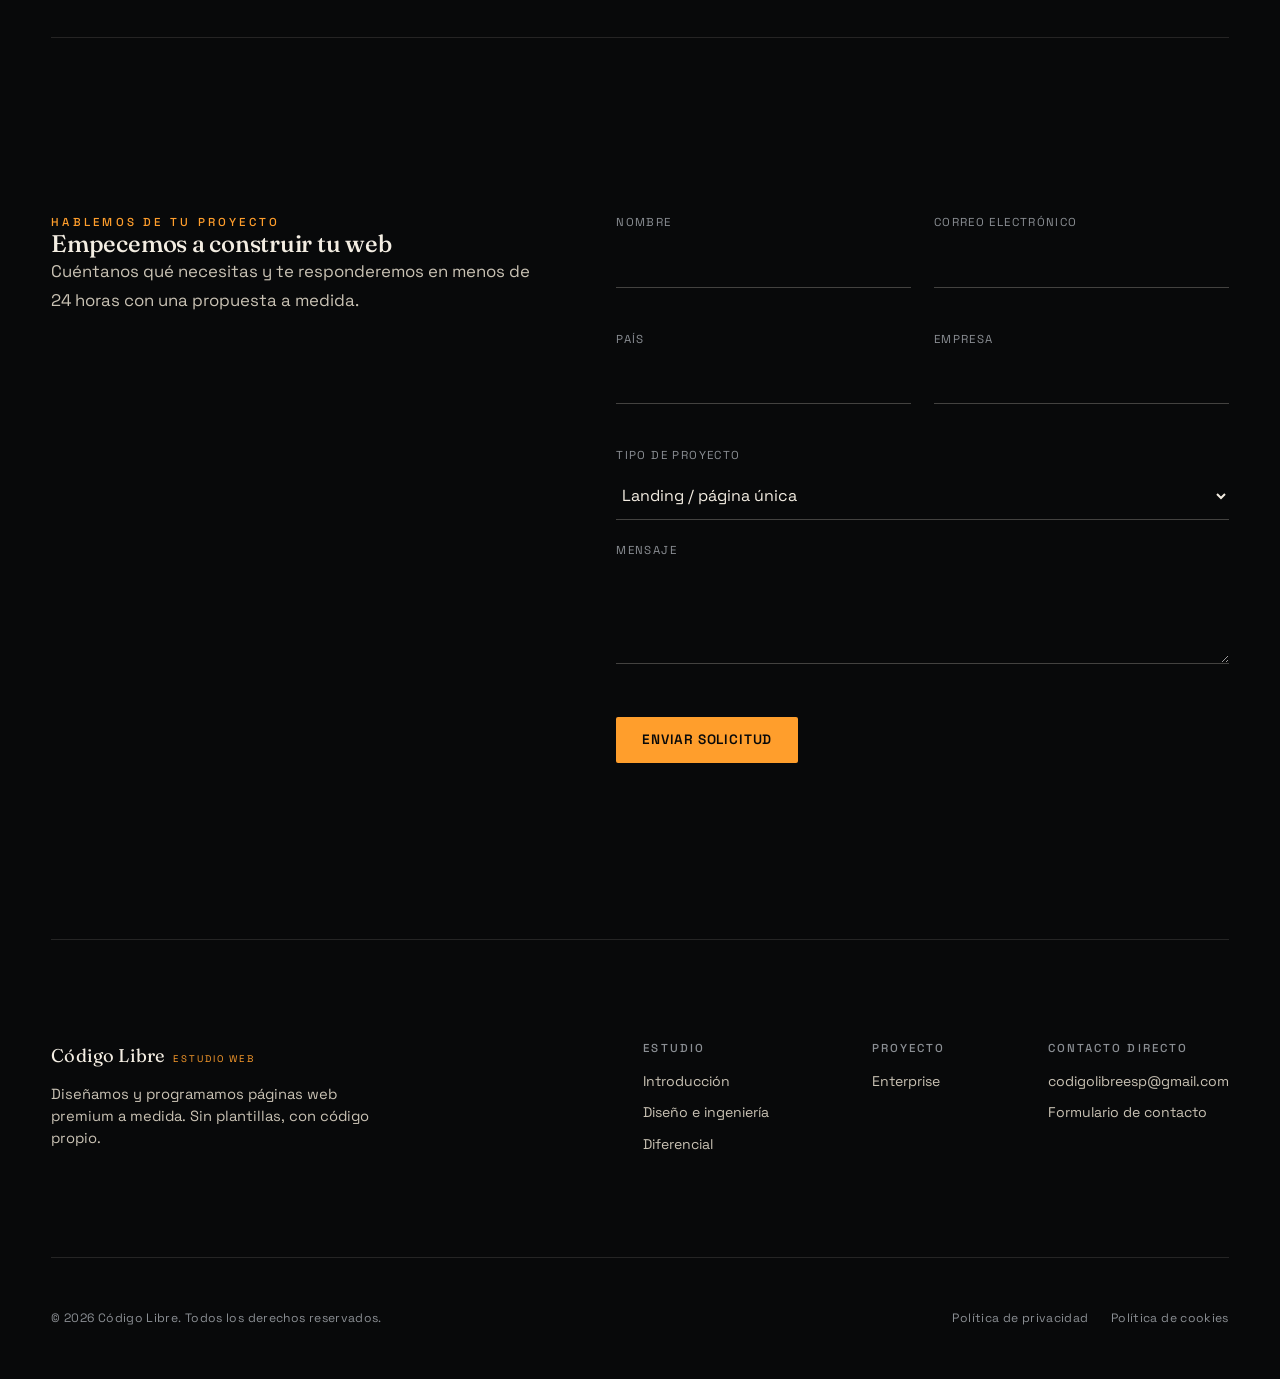
==== commit cbb65f8f: "Add contact backend: Vercel function + Supabase setup with RLS - api/contact.js: CORS locked to the " ====
--- a/index.html
+++ b/index.html
@@ -174,6 +174,11 @@
       </div>
 
       <form id="contactForm" novalidate>
+        <!-- honeypot antispam: invisible para personas, los bots lo rellenan -->
+        <div class="hp-field" aria-hidden="true">
+          <label for="fWeb">No rellenes este campo</label>
+          <input type="text" id="fWeb" name="web" tabindex="-1" autocomplete="off">
+        </div>
         <div class="form-grid">
           <div class="field">
             <label for="fName">Nombre</label>
--- a/css/components.css
+++ b/css/components.css
@@ -88,6 +88,7 @@
 .form-submit-row{margin-top:.6rem;display:flex;align-items:center;gap:1.4rem;grid-column:1/-1}
 .form-status{font-size:.85rem;color:var(--c-ivory-dim)}
 .form-status.is-success{color:var(--c-amber)}
+.hp-field{position:absolute!important;left:-9999px;top:auto;width:1px;height:1px;overflow:hidden}
 
 @media (max-width:900px){
   .split,.split.reverse{grid-template-columns:1fr;gap:2.2rem}
